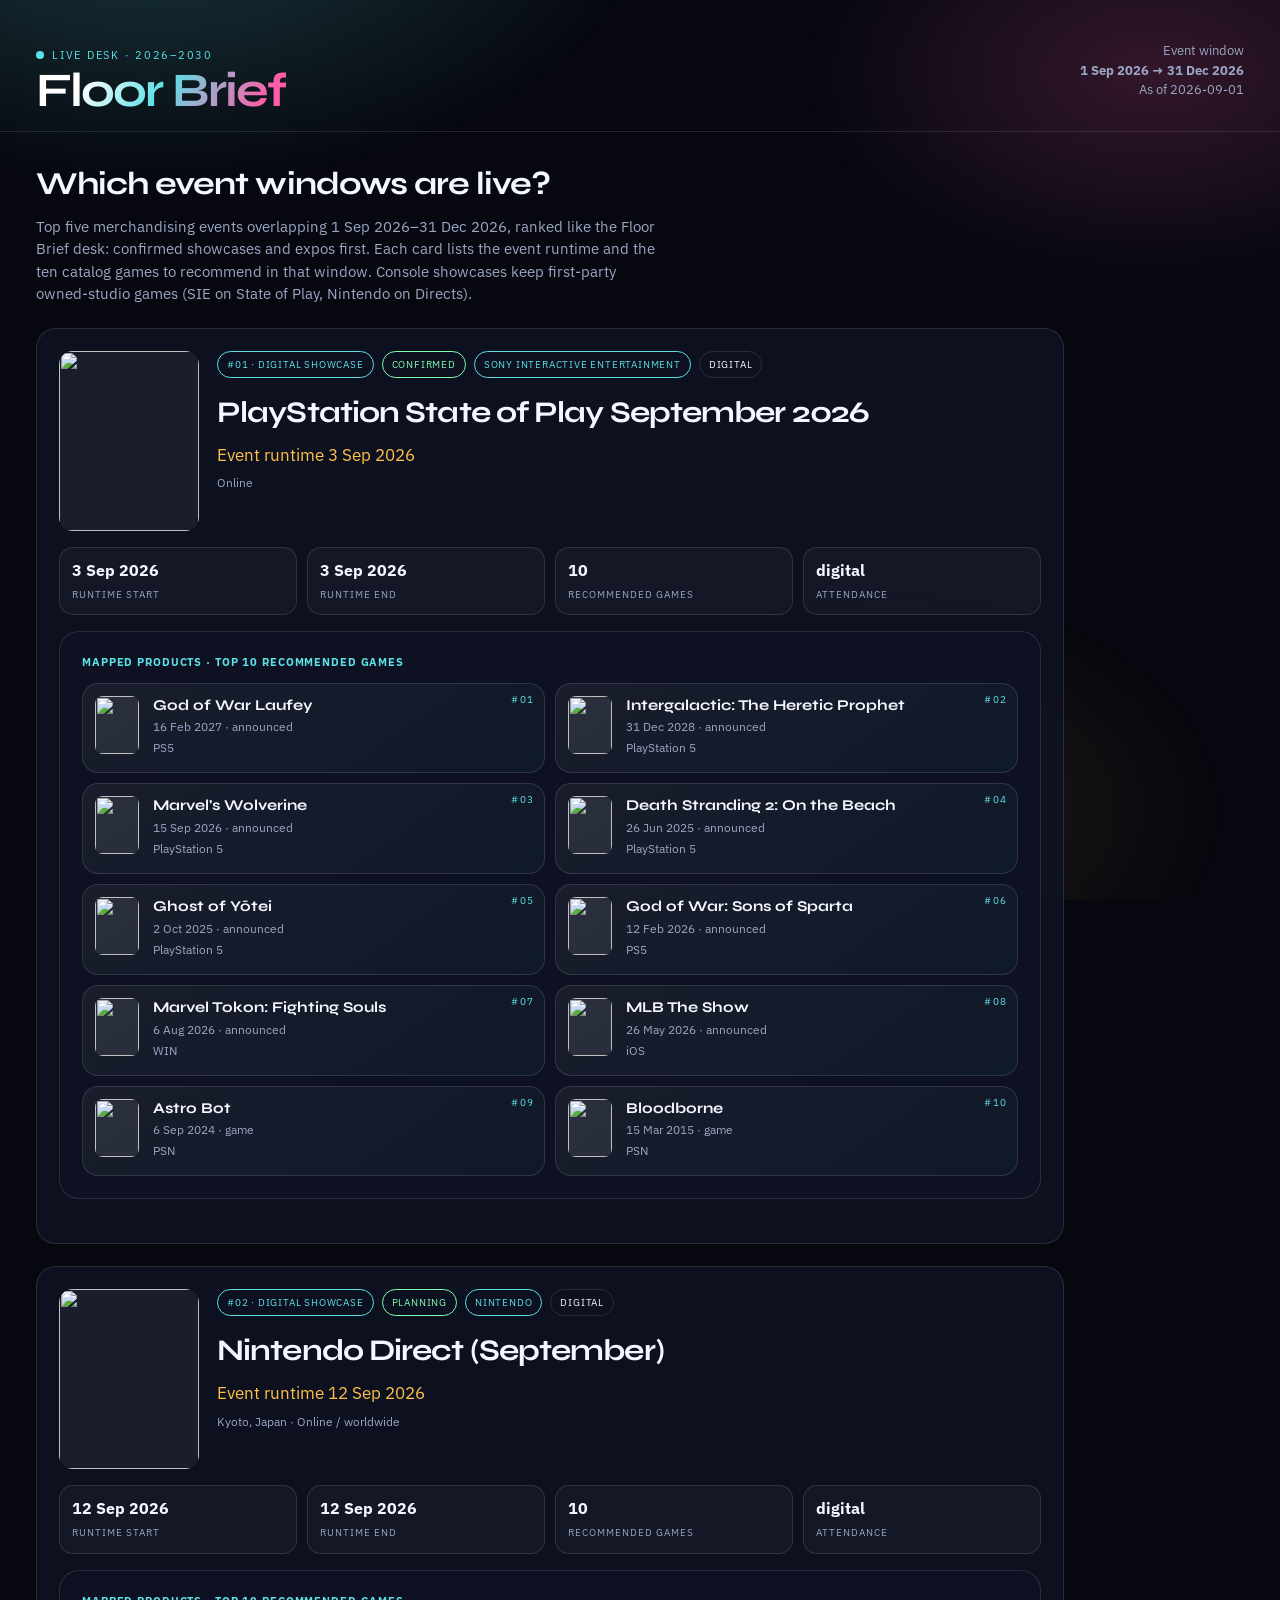
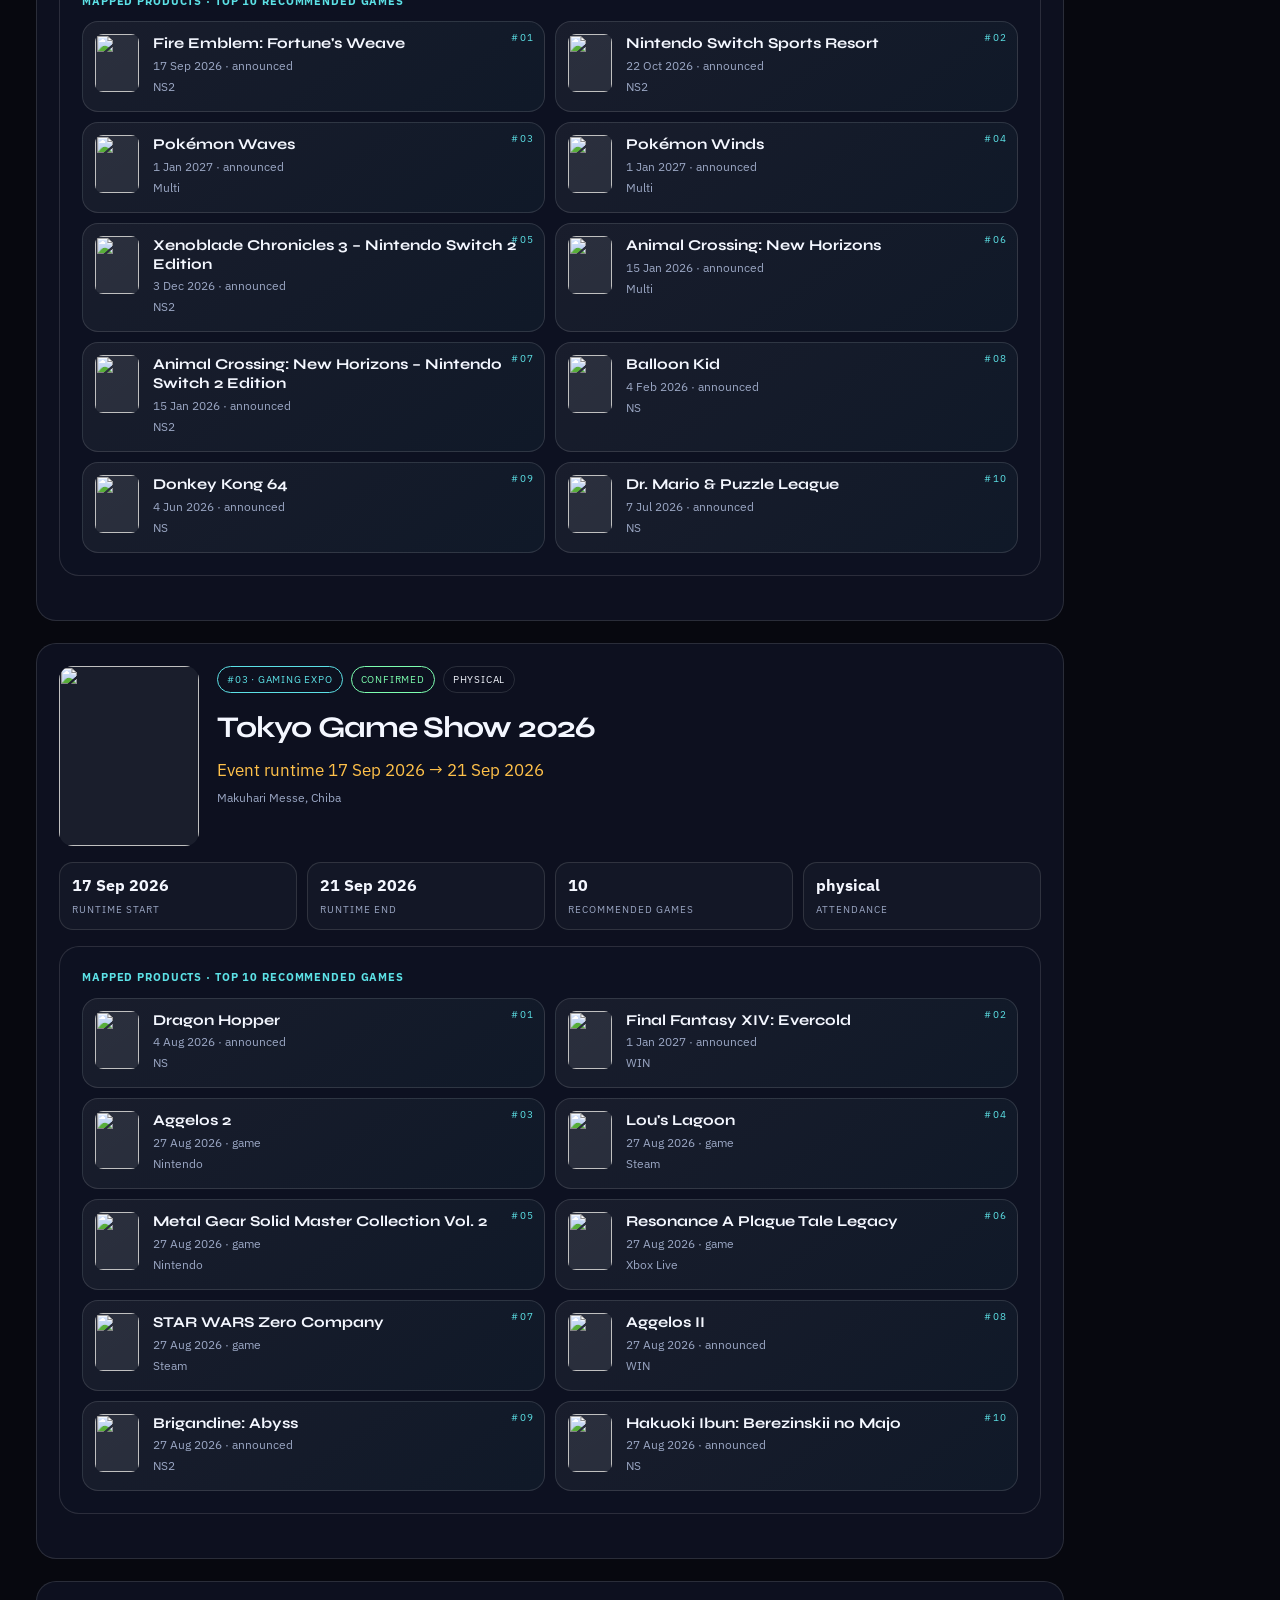
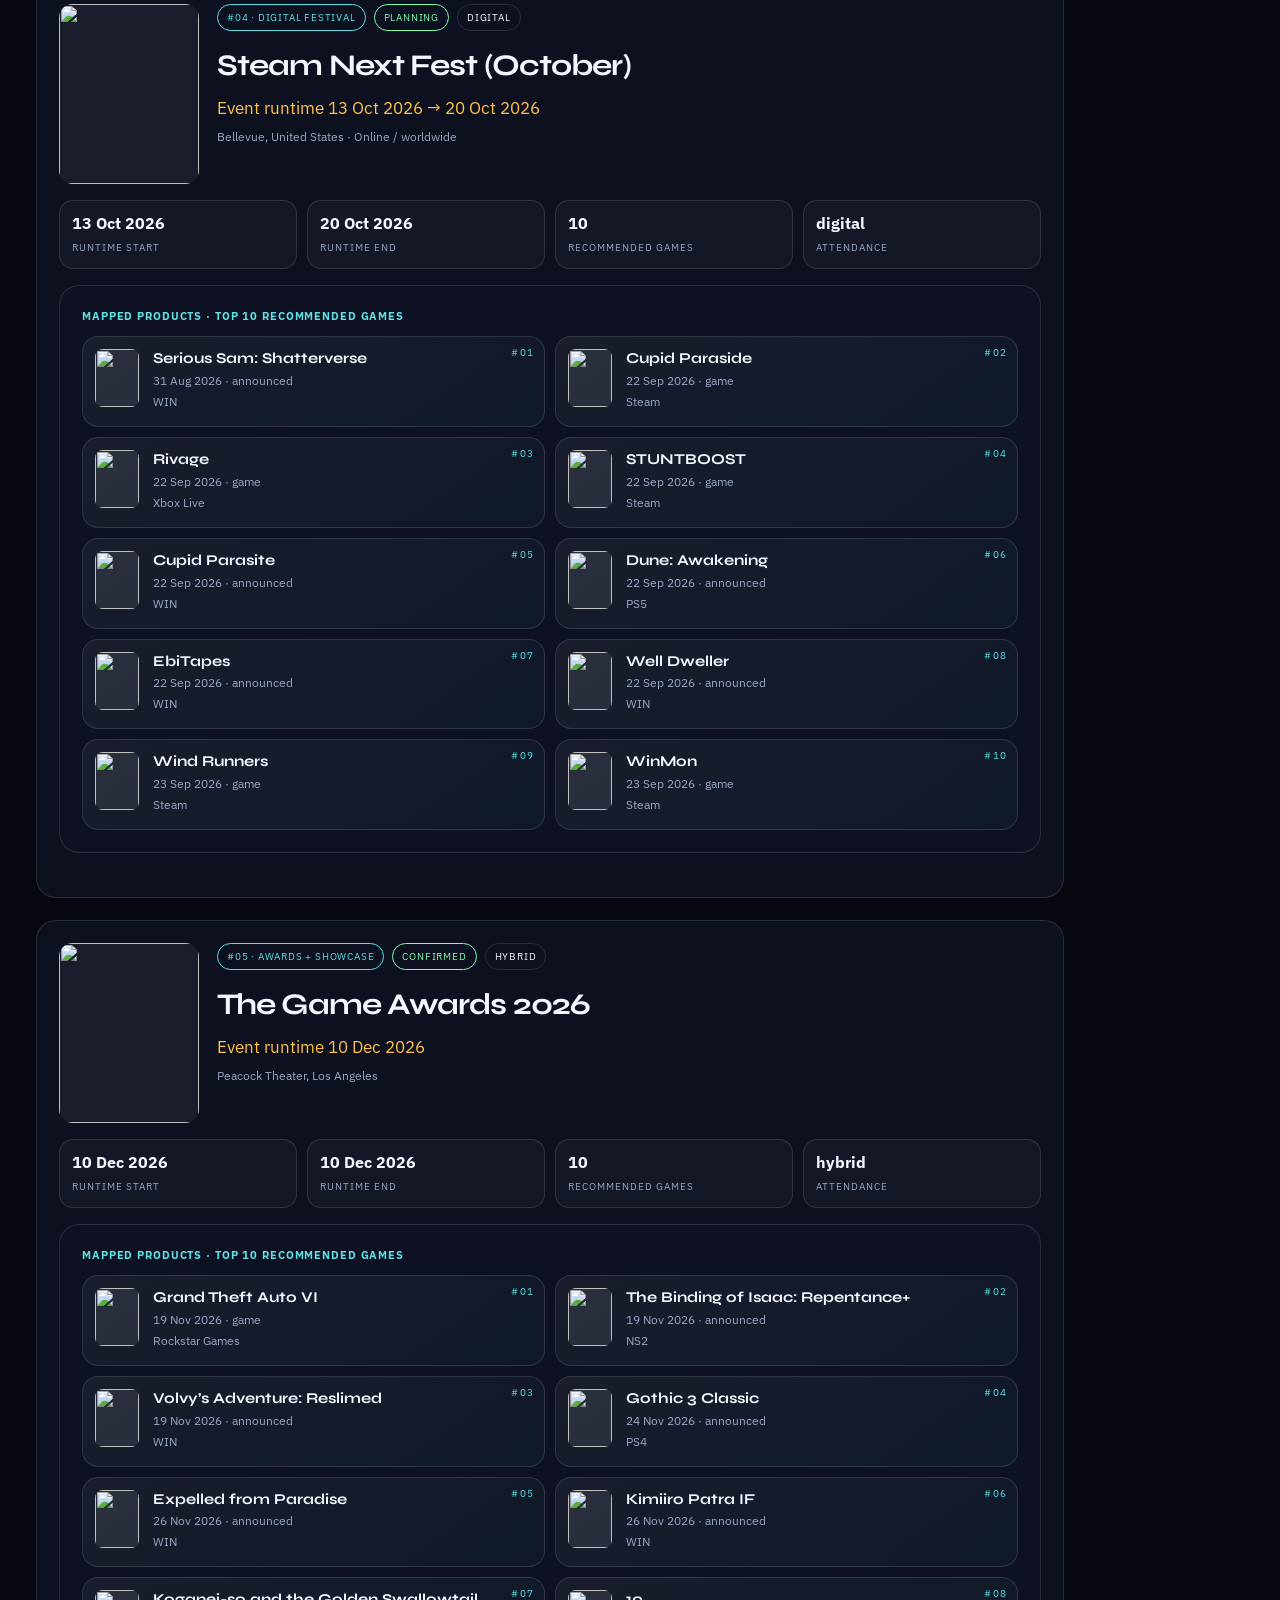
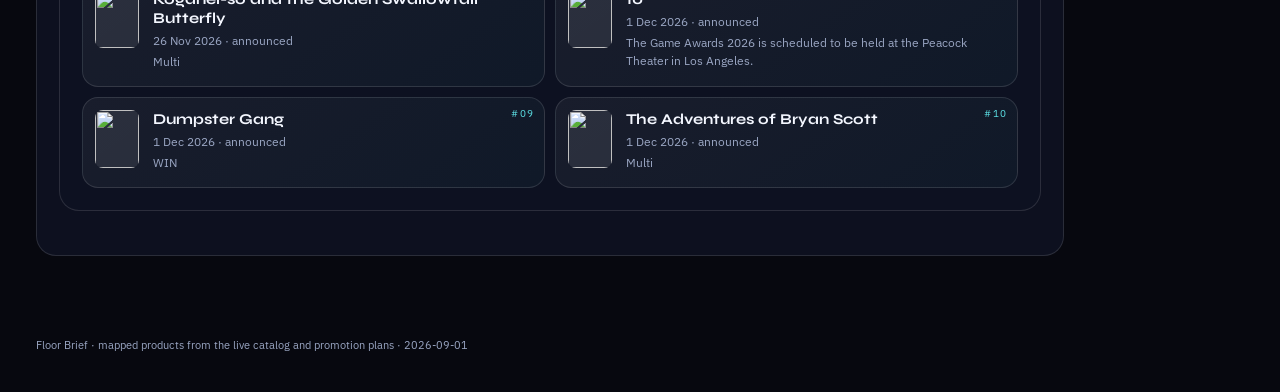
==== docs/FloorBrief_Sep-Dec_2026_Top_Events.html @ f80eae8f "Add a Sep–Dec 2026 Floor Brief event desk as PDF and DOCX. Export the top five merchandising windows" ====
<!DOCTYPE html>
<html lang="en">
<head>
  <meta charset="utf-8"/>
  <title>Floor Brief · Sep–Dec 2026</title>
  <link rel="preconnect" href="https://fonts.googleapis.com"/>
  <link href="https://fonts.googleapis.com/css2?family=IBM+Plex+Sans:wght@400;500;600&family=Syne:wght@700;800&display=swap" rel="stylesheet"/>
  <style>
    :root { --bg:#07080F; --ink:#F4F7FF; --muted:#9AA6C3; --cyan:#5CE1E6; --magenta:#FF5CA8; --amber:#FFC14A; --card:#0E1222; --line:#2A3148; }
    * { box-sizing:border-box; }
    html, body { margin:0; background:var(--bg); color:var(--ink); font:15px/1.5 "IBM Plex Sans", "Segoe UI", sans-serif; }
    body { -webkit-print-color-adjust:exact; print-color-adjust:exact; }
    .aurora { position:fixed; inset:0; pointer-events:none; background:
      radial-gradient(900px 500px at 12% -10%, rgba(92,225,230,.22), transparent 55%),
      radial-gradient(700px 420px at 90% 8%, rgba(255,92,168,.18), transparent 50%),
      radial-gradient(600px 400px at 70% 90%, rgba(255,193,74,.1), transparent 55%); }
    .mast, main { position:relative; z-index:1; }
    .mast { display:flex; justify-content:space-between; align-items:flex-end; padding:28px 36px 18px; border-bottom:1px solid rgba(255,255,255,.12); }
    .kicker { margin:0; letter-spacing:.16em; text-transform:uppercase; font-size:11px; color:var(--cyan); display:flex; align-items:center; gap:8px; }
    .pulse-dot { width:8px; height:8px; border-radius:50%; background:var(--cyan); }
    .mast h1 { margin:6px 0 0; font-family:Syne, Palatino, sans-serif; font-size:48px; letter-spacing:-.04em; line-height:.9;
      background:linear-gradient(120deg,#fff 20%,var(--cyan) 50%,var(--magenta) 90%); -webkit-background-clip:text; background-clip:text; color:transparent; }
    .range { color:var(--muted); font-size:13px; text-align:right; }
    main { padding:28px 36px 48px; width:min(1100px,100%); }
    .intro h2 { font-family:Syne, sans-serif; font-size:32px; margin:0 0 8px; letter-spacing:-.03em; }
    .intro p { margin:0 0 22px; color:var(--muted); max-width:70ch; }
    .lede, .card { background:rgba(14,18,34,.86); border:1px solid rgba(255,255,255,.12); border-radius:20px; padding:22px; margin:0 0 22px; }
    .lede-hero { display:grid; grid-template-columns:140px 1fr; gap:18px; align-items:start; }
    .lede-cover { width:140px; height:180px; object-fit:cover; border-radius:14px; background:rgba(255,255,255,.06); }
    .event-title { margin:0 0 8px; font-family:Syne, sans-serif; font-size:30px; letter-spacing:-.03em; }
    .action { font-size:17px; color:var(--amber); margin:0 0 6px; }
    .badge-row { display:flex; flex-wrap:wrap; gap:8px; margin:0 0 12px; }
    .badge { font-size:10px; letter-spacing:.08em; text-transform:uppercase; padding:5px 9px; border-radius:999px; border:1px solid rgba(255,255,255,.12); }
    .badge.on { border-color:var(--cyan); color:var(--cyan); }
    .badge.live { border-color:#7dffb0; color:#7dffb0; }
    .kpis { display:grid; grid-template-columns:repeat(4,1fr); gap:10px; margin:16px 0; }
    .kpi { border:1px solid rgba(255,255,255,.12); border-radius:14px; padding:10px 12px; background:rgba(255,255,255,.03); }
    .kpi b { display:block; font-size:16px; }
    .kpi span { color:var(--muted); font-size:10px; letter-spacing:.1em; text-transform:uppercase; }
    h4 { margin:0 0 12px; letter-spacing:.08em; text-transform:uppercase; font-size:11px; color:var(--cyan); }
    .media-grid { display:grid; grid-template-columns:repeat(2,minmax(0,1fr)); gap:10px; }
    .media-tile { position:relative; padding:12px 12px 12px 70px; min-height:78px; border:1px solid rgba(255,255,255,.12); border-radius:16px; background:linear-gradient(145deg,rgba(255,255,255,.05),rgba(92,225,230,.04)); }
    .media-tile img, .thumb-empty { position:absolute; left:12px; top:12px; width:44px; height:58px; object-fit:cover; border-radius:8px; background:rgba(255,255,255,.08); }
    .media-tile h5 { margin:0 0 4px; font:700 15px/1.25 Syne, sans-serif; }
    .meta { margin:3px 0; color:var(--muted); font-size:12px; }
    .rank { position:absolute; right:10px; top:8px; color:var(--cyan); font-size:10px; letter-spacing:.12em; }
    .colophon { color:var(--muted); font-size:11px; padding:0 36px 28px; }
    @page { size:A4; margin:12mm; }
    @media print {
      .lede { break-inside:avoid; page-break-inside:avoid; }
    }
  </style>
</head>
<body>
  <div class="aurora"></div>
  <header class="mast">
    <div>
      <p class="kicker"><span class="pulse-dot"></span> Live desk · 2026–2030</p>
      <h1>Floor Brief</h1>
    </div>
    <p class="range">Event window<br><b style="color:F4F7FF">1 Sep 2026 → 31 Dec 2026</b><br>As of 2026-09-01</p>
  </header>
  <main>
    <div class="intro">
      <h2>Which event windows are live?</h2>
      <p>Top five merchandising events overlapping 1 Sep 2026–31 Dec 2026, ranked like the Floor Brief desk: confirmed showcases and expos first. Each card lists the event runtime and the ten catalog games to recommend in that window. Console showcases keep first-party owned-studio games (SIE on State of Play, Nintendo on Directs).</p>
    </div>
    
        <article class="lede">
          <div class="lede-hero">
            <img class="lede-cover" src="/media/artwork/placeholders/event-playstation-state-of-play-september-2026.svg" alt="">
            <div>
              <div class="badge-row">
                <span class="badge on">#01 · Digital Showcase</span>
                <span class="badge live">confirmed</span>
                <span class="badge on">Sony Interactive Entertainment</span>
                <span class="badge">digital</span>
              </div>
              <h3 class="event-title">PlayStation State of Play September 2026</h3>
              <p class="action">Event runtime 3 Sep 2026</p>
              <p class="meta">Online</p>
            </div>
          </div>
          <div class="kpis">
            <div class="kpi"><b>3 Sep 2026</b><span>Runtime start</span></div>
            <div class="kpi"><b>3 Sep 2026</b><span>Runtime end</span></div>
            <div class="kpi"><b>10</b><span>Recommended games</span></div>
            <div class="kpi"><b>digital</b><span>Attendance</span></div>
          </div>
          <section class="card">
            <h4>Mapped products · top 10 recommended games</h4>
            <div class="media-grid">
            <article class="media-tile">
              <span class="rank">#01</span>
              <img src="/media/artwork/placeholders/product-god-of-war-laufey.svg" alt="">
              <h5>God of War Laufey</h5>
              <p class="meta">16 Feb 2027 · announced</p>
              <p class="meta">PS5</p>
            </article>
            <article class="media-tile">
              <span class="rank">#02</span>
              <img src="https://upload.wikimedia.org/wikipedia/en/5/53/Intergalactic_The_Heretic_Prophet_poster.png?utm_source=en.wikipedia.org&amp;utm_campaign=api&amp;utm_content=thumbnail_unscaled" alt="">
              <h5>Intergalactic: The Heretic Prophet</h5>
              <p class="meta">31 Dec 2028 · announced</p>
              <p class="meta">PlayStation 5</p>
            </article>
            <article class="media-tile">
              <span class="rank">#03</span>
              <img src="https://upload.wikimedia.org/wikipedia/en/3/3d/Marvel%27s_Wolverine_cover_art.jpg?utm_source=en.wikipedia.org&amp;utm_campaign=api&amp;utm_content=thumbnail_unscaled" alt="">
              <h5>Marvel&#x27;s Wolverine</h5>
              <p class="meta">15 Sep 2026 · announced</p>
              <p class="meta">PlayStation 5</p>
            </article>
            <article class="media-tile">
              <span class="rank">#04</span>
              <img src="https://upload.wikimedia.org/wikipedia/en/e/e0/Death_Stranding_2_Icon.jpg?utm_source=en.wikipedia.org&amp;utm_campaign=api&amp;utm_content=thumbnail_unscaled" alt="">
              <h5>Death Stranding 2: On the Beach</h5>
              <p class="meta">26 Jun 2025 · announced</p>
              <p class="meta">PlayStation 5</p>
            </article>
            <article class="media-tile">
              <span class="rank">#05</span>
              <img src="https://upload.wikimedia.org/wikipedia/en/1/18/Ghost_of_Y%C5%8Dtei_cover_art.png?utm_source=en.wikipedia.org&amp;utm_campaign=api&amp;utm_content=thumbnail_unscaled" alt="">
              <h5>Ghost of Yōtei</h5>
              <p class="meta">2 Oct 2025 · announced</p>
              <p class="meta">PlayStation 5</p>
            </article>
            <article class="media-tile">
              <span class="rank">#06</span>
              <img src="https://upload.wikimedia.org/wikipedia/en/thumb/f/fd/God_of_War_Sons_of_Sparta.webp/330px-God_of_War_Sons_of_Sparta.webp.png?utm_source=en.wikipedia.org&amp;utm_campaign=api&amp;utm_content=thumbnail" alt="">
              <h5>God of War: Sons of Sparta</h5>
              <p class="meta">12 Feb 2026 · announced</p>
              <p class="meta">PS5</p>
            </article>
            <article class="media-tile">
              <span class="rank">#07</span>
              <img src="https://upload.wikimedia.org/wikipedia/en/8/8e/MarvelTokonFinal.jpg?utm_source=en.wikipedia.org&amp;utm_campaign=api&amp;utm_content=thumbnail_unscaled" alt="">
              <h5>Marvel Tokon: Fighting Souls</h5>
              <p class="meta">6 Aug 2026 · announced</p>
              <p class="meta">WIN</p>
            </article>
            <article class="media-tile">
              <span class="rank">#08</span>
              <img src="/media/artwork/placeholders/product-mlb-the-show.svg" alt="">
              <h5>MLB The Show</h5>
              <p class="meta">26 May 2026 · announced</p>
              <p class="meta">iOS</p>
            </article>
            <article class="media-tile">
              <span class="rank">#09</span>
              <img src="/media/artwork/placeholders/product-astro-bot.svg" alt="">
              <h5>Astro Bot</h5>
              <p class="meta">6 Sep 2024 · game</p>
              <p class="meta">PSN</p>
            </article>
            <article class="media-tile">
              <span class="rank">#10</span>
              <img src="/media/artwork/placeholders/product-bloodborne.svg" alt="">
              <h5>Bloodborne</h5>
              <p class="meta">15 Mar 2015 · game</p>
              <p class="meta">PSN</p>
            </article></div>
          </section>
        </article>
        <article class="lede">
          <div class="lede-hero">
            <img class="lede-cover" src="/media/artwork/placeholders/event-nintendo-direct-september.svg" alt="">
            <div>
              <div class="badge-row">
                <span class="badge on">#02 · Digital Showcase</span>
                <span class="badge live">planning</span>
                <span class="badge on">Nintendo</span>
                <span class="badge">digital</span>
              </div>
              <h3 class="event-title">Nintendo Direct (September)</h3>
              <p class="action">Event runtime 12 Sep 2026</p>
              <p class="meta">Kyoto, Japan · Online / worldwide</p>
            </div>
          </div>
          <div class="kpis">
            <div class="kpi"><b>12 Sep 2026</b><span>Runtime start</span></div>
            <div class="kpi"><b>12 Sep 2026</b><span>Runtime end</span></div>
            <div class="kpi"><b>10</b><span>Recommended games</span></div>
            <div class="kpi"><b>digital</b><span>Attendance</span></div>
          </div>
          <section class="card">
            <h4>Mapped products · top 10 recommended games</h4>
            <div class="media-grid">
            <article class="media-tile">
              <span class="rank">#01</span>
              <img src="https://upload.wikimedia.org/wikipedia/en/thumb/a/af/Fire_Emblem_Fortune%27s_Weave_cover.jpg/330px-Fire_Emblem_Fortune%27s_Weave_cover.jpg?utm_source=en.wikipedia.org&amp;utm_campaign=api&amp;utm_content=thumbnail" alt="">
              <h5>Fire Emblem: Fortune&#x27;s Weave</h5>
              <p class="meta">17 Sep 2026 · announced</p>
              <p class="meta">NS2</p>
            </article>
            <article class="media-tile">
              <span class="rank">#02</span>
              <img src="/media/artwork/placeholders/product-nintendo-switch-sports-resort.svg" alt="">
              <h5>Nintendo Switch Sports Resort</h5>
              <p class="meta">22 Oct 2026 · announced</p>
              <p class="meta">NS2</p>
            </article>
            <article class="media-tile">
              <span class="rank">#03</span>
              <img src="/media/artwork/placeholders/product-pokémon-waves.svg" alt="">
              <h5>Pokémon Waves</h5>
              <p class="meta">1 Jan 2027 · announced</p>
              <p class="meta">Multi</p>
            </article>
            <article class="media-tile">
              <span class="rank">#04</span>
              <img src="/media/artwork/placeholders/product-pokémon-winds.svg" alt="">
              <h5>Pokémon Winds</h5>
              <p class="meta">1 Jan 2027 · announced</p>
              <p class="meta">Multi</p>
            </article>
            <article class="media-tile">
              <span class="rank">#05</span>
              <img src="/media/artwork/placeholders/product-xenoblade-chronicles-3-nintendo-switch-2-edition.svg" alt="">
              <h5>Xenoblade Chronicles 3 – Nintendo Switch 2 Edition</h5>
              <p class="meta">3 Dec 2026 · announced</p>
              <p class="meta">NS2</p>
            </article>
            <article class="media-tile">
              <span class="rank">#06</span>
              <img src="https://upload.wikimedia.org/wikipedia/en/1/1f/Animal_Crossing_New_Horizons.jpg?utm_source=en.wikipedia.org&amp;utm_campaign=api&amp;utm_content=thumbnail_unscaled" alt="">
              <h5>Animal Crossing: New Horizons</h5>
              <p class="meta">15 Jan 2026 · announced</p>
              <p class="meta">Multi</p>
            </article>
            <article class="media-tile">
              <span class="rank">#07</span>
              <img src="https://upload.wikimedia.org/wikipedia/en/1/1f/Animal_Crossing_New_Horizons.jpg?utm_source=en.wikipedia.org&amp;utm_campaign=api&amp;utm_content=thumbnail_unscaled" alt="">
              <h5>Animal Crossing: New Horizons – Nintendo Switch 2 Edition</h5>
              <p class="meta">15 Jan 2026 · announced</p>
              <p class="meta">NS2</p>
            </article>
            <article class="media-tile">
              <span class="rank">#08</span>
              <img src="https://upload.wikimedia.org/wikipedia/en/0/08/Balloon-kid.jpg?utm_source=en.wikipedia.org&amp;utm_campaign=api&amp;utm_content=thumbnail_unscaled" alt="">
              <h5>Balloon Kid</h5>
              <p class="meta">4 Feb 2026 · announced</p>
              <p class="meta">NS</p>
            </article>
            <article class="media-tile">
              <span class="rank">#09</span>
              <img src="https://upload.wikimedia.org/wikipedia/en/thumb/a/ae/DonkeyKong64CoverArt.jpg/330px-DonkeyKong64CoverArt.jpg?utm_source=en.wikipedia.org&amp;utm_campaign=api&amp;utm_content=thumbnail" alt="">
              <h5>Donkey Kong 64</h5>
              <p class="meta">4 Jun 2026 · announced</p>
              <p class="meta">NS</p>
            </article>
            <article class="media-tile">
              <span class="rank">#10</span>
              <img src="/media/artwork/placeholders/product-dr-mario-puzzle-league.svg" alt="">
              <h5>Dr. Mario &amp; Puzzle League</h5>
              <p class="meta">7 Jul 2026 · announced</p>
              <p class="meta">NS</p>
            </article></div>
          </section>
        </article>
        <article class="lede">
          <div class="lede-hero">
            <img class="lede-cover" src="https://upload.wikimedia.org/wikipedia/commons/thumb/a/a8/Tgs2008_gates.jpg/330px-Tgs2008_gates.jpg?utm_source=en.wikipedia.org&amp;utm_campaign=api&amp;utm_content=thumbnail" alt="">
            <div>
              <div class="badge-row">
                <span class="badge on">#03 · Gaming Expo</span>
                <span class="badge live">confirmed</span>
                
                <span class="badge">physical</span>
              </div>
              <h3 class="event-title">Tokyo Game Show 2026</h3>
              <p class="action">Event runtime 17 Sep 2026 → 21 Sep 2026</p>
              <p class="meta">Makuhari Messe, Chiba</p>
            </div>
          </div>
          <div class="kpis">
            <div class="kpi"><b>17 Sep 2026</b><span>Runtime start</span></div>
            <div class="kpi"><b>21 Sep 2026</b><span>Runtime end</span></div>
            <div class="kpi"><b>10</b><span>Recommended games</span></div>
            <div class="kpi"><b>physical</b><span>Attendance</span></div>
          </div>
          <section class="card">
            <h4>Mapped products · top 10 recommended games</h4>
            <div class="media-grid">
            <article class="media-tile">
              <span class="rank">#01</span>
              <img src="https://upload.wikimedia.org/wikipedia/en/2/2c/Virtual_Boy_Dragon_Hopper_cover_art.jpg?utm_source=en.wikipedia.org&amp;utm_campaign=api&amp;utm_content=thumbnail_unscaled" alt="">
              <h5>Dragon Hopper</h5>
              <p class="meta">4 Aug 2026 · announced</p>
              <p class="meta">NS</p>
            </article>
            <article class="media-tile">
              <span class="rank">#02</span>
              <img src="https://upload.wikimedia.org/wikipedia/en/a/a1/Final_Fantasy_XIV%2C_A_Realm_Reborn_box_cover.jpg?utm_source=en.wikipedia.org&amp;utm_campaign=api&amp;utm_content=thumbnail_unscaled" alt="">
              <h5>Final Fantasy XIV: Evercold</h5>
              <p class="meta">1 Jan 2027 · announced</p>
              <p class="meta">WIN</p>
            </article>
            <article class="media-tile">
              <span class="rank">#03</span>
              <img src="/media/artwork/placeholders/product-aggelos-2.svg" alt="">
              <h5>Aggelos 2</h5>
              <p class="meta">27 Aug 2026 · game</p>
              <p class="meta">Nintendo</p>
            </article>
            <article class="media-tile">
              <span class="rank">#04</span>
              <img src="/media/artwork/placeholders/product-lous-lagoon.svg" alt="">
              <h5>Lou&#x27;s Lagoon</h5>
              <p class="meta">27 Aug 2026 · game</p>
              <p class="meta">Steam</p>
            </article>
            <article class="media-tile">
              <span class="rank">#05</span>
              <img src="https://upload.wikimedia.org/wikipedia/en/1/14/Metal_Gear_2_Boxart.JPG?utm_source=en.wikipedia.org&amp;utm_campaign=api&amp;utm_content=thumbnail_unscaled" alt="">
              <h5>Metal Gear Solid Master Collection Vol. 2</h5>
              <p class="meta">27 Aug 2026 · game</p>
              <p class="meta">Nintendo</p>
            </article>
            <article class="media-tile">
              <span class="rank">#06</span>
              <img src="https://upload.wikimedia.org/wikipedia/en/9/95/Resonance_cover_art.jpg?utm_source=en.wikipedia.org&amp;utm_campaign=api&amp;utm_content=thumbnail_unscaled" alt="">
              <h5>Resonance A Plague Tale Legacy</h5>
              <p class="meta">27 Aug 2026 · game</p>
              <p class="meta">Xbox Live</p>
            </article>
            <article class="media-tile">
              <span class="rank">#07</span>
              <img src="https://upload.wikimedia.org/wikipedia/en/9/95/Star_Wars_Zero_Company_cover_art.jpg?utm_source=en.wikipedia.org&amp;utm_campaign=api&amp;utm_content=thumbnail_unscaled" alt="">
              <h5>STAR WARS Zero Company</h5>
              <p class="meta">27 Aug 2026 · game</p>
              <p class="meta">Steam</p>
            </article>
            <article class="media-tile">
              <span class="rank">#08</span>
              <img src="/media/artwork/placeholders/product-aggelos-ii.svg" alt="">
              <h5>Aggelos II</h5>
              <p class="meta">27 Aug 2026 · announced</p>
              <p class="meta">WIN</p>
            </article>
            <article class="media-tile">
              <span class="rank">#09</span>
              <img src="https://upload.wikimedia.org/wikipedia/en/a/a4/Brigandine_The_Legend_of_Runersia_coverart.png?utm_source=en.wikipedia.org&amp;utm_campaign=api&amp;utm_content=thumbnail_unscaled" alt="">
              <h5>Brigandine: Abyss</h5>
              <p class="meta">27 Aug 2026 · announced</p>
              <p class="meta">NS2</p>
            </article>
            <article class="media-tile">
              <span class="rank">#10</span>
              <img src="https://upload.wikimedia.org/wikipedia/en/6/61/Hakuoki_video_game_key_visual.jpg?utm_source=en.wikipedia.org&amp;utm_campaign=api&amp;utm_content=thumbnail_unscaled" alt="">
              <h5>Hakuoki Ibun: Berezinskii no Majo</h5>
              <p class="meta">27 Aug 2026 · announced</p>
              <p class="meta">NS</p>
            </article></div>
          </section>
        </article>
        <article class="lede">
          <div class="lede-hero">
            <img class="lede-cover" src="https://upload.wikimedia.org/wikipedia/en/thumb/9/9c/Steam_%28service%29.png/330px-Steam_%28service%29.png?utm_source=en.wikipedia.org&amp;utm_campaign=api&amp;utm_content=thumbnail" alt="">
            <div>
              <div class="badge-row">
                <span class="badge on">#04 · Digital Festival</span>
                <span class="badge live">planning</span>
                
                <span class="badge">digital</span>
              </div>
              <h3 class="event-title">Steam Next Fest (October)</h3>
              <p class="action">Event runtime 13 Oct 2026 → 20 Oct 2026</p>
              <p class="meta">Bellevue, United States · Online / worldwide</p>
            </div>
          </div>
          <div class="kpis">
            <div class="kpi"><b>13 Oct 2026</b><span>Runtime start</span></div>
            <div class="kpi"><b>20 Oct 2026</b><span>Runtime end</span></div>
            <div class="kpi"><b>10</b><span>Recommended games</span></div>
            <div class="kpi"><b>digital</b><span>Attendance</span></div>
          </div>
          <section class="card">
            <h4>Mapped products · top 10 recommended games</h4>
            <div class="media-grid">
            <article class="media-tile">
              <span class="rank">#01</span>
              <img src="https://upload.wikimedia.org/wikipedia/en/8/82/Serious_Sam_-_Shatterverse.jpg?utm_source=en.wikipedia.org&amp;utm_campaign=api&amp;utm_content=thumbnail_unscaled" alt="">
              <h5>Serious Sam: Shatterverse</h5>
              <p class="meta">31 Aug 2026 · announced</p>
              <p class="meta">WIN</p>
            </article>
            <article class="media-tile">
              <span class="rank">#02</span>
              <img src="/media/artwork/placeholders/product-cupid-paraside.svg" alt="">
              <h5>Cupid Paraside</h5>
              <p class="meta">22 Sep 2026 · game</p>
              <p class="meta">Steam</p>
            </article>
            <article class="media-tile">
              <span class="rank">#03</span>
              <img src="https://upload.wikimedia.org/wikipedia/en/6/6e/Tigger%27s_Honey_Hunt_Coverart.png?utm_source=en.wikipedia.org&amp;utm_campaign=api&amp;utm_content=thumbnail_unscaled" alt="">
              <h5>Rivage</h5>
              <p class="meta">22 Sep 2026 · game</p>
              <p class="meta">Xbox Live</p>
            </article>
            <article class="media-tile">
              <span class="rank">#04</span>
              <img src="/media/artwork/placeholders/product-stuntboost.svg" alt="">
              <h5>STUNTBOOST</h5>
              <p class="meta">22 Sep 2026 · game</p>
              <p class="meta">Steam</p>
            </article>
            <article class="media-tile">
              <span class="rank">#05</span>
              <img src="https://upload.wikimedia.org/wikipedia/en/6/64/Cupid_Parasite_cover.png?utm_source=en.wikipedia.org&amp;utm_campaign=api&amp;utm_content=thumbnail_unscaled" alt="">
              <h5>Cupid Parasite</h5>
              <p class="meta">22 Sep 2026 · announced</p>
              <p class="meta">WIN</p>
            </article>
            <article class="media-tile">
              <span class="rank">#06</span>
              <img src="https://upload.wikimedia.org/wikipedia/en/e/ef/Dune_Awakening_cover_art.jpg?utm_source=en.wikipedia.org&amp;utm_campaign=api&amp;utm_content=thumbnail_unscaled" alt="">
              <h5>Dune: Awakening</h5>
              <p class="meta">22 Sep 2026 · announced</p>
              <p class="meta">PS5</p>
            </article>
            <article class="media-tile">
              <span class="rank">#07</span>
              <img src="/media/artwork/placeholders/product-ebitapes.svg" alt="">
              <h5>EbiTapes</h5>
              <p class="meta">22 Sep 2026 · announced</p>
              <p class="meta">WIN</p>
            </article>
            <article class="media-tile">
              <span class="rank">#08</span>
              <img src="https://upload.wikimedia.org/wikipedia/en/thumb/a/af/Fallout.jpg/330px-Fallout.jpg?utm_source=en.wikipedia.org&amp;utm_campaign=api&amp;utm_content=thumbnail" alt="">
              <h5>Well Dweller</h5>
              <p class="meta">22 Sep 2026 · announced</p>
              <p class="meta">WIN</p>
            </article>
            <article class="media-tile">
              <span class="rank">#09</span>
              <img src="https://upload.wikimedia.org/wikipedia/en/5/59/BladeRunner_PC_Game_%28Front_Cover%29.jpg?utm_source=en.wikipedia.org&amp;utm_campaign=api&amp;utm_content=thumbnail_unscaled" alt="">
              <h5>Wind Runners</h5>
              <p class="meta">23 Sep 2026 · game</p>
              <p class="meta">Steam</p>
            </article>
            <article class="media-tile">
              <span class="rank">#10</span>
              <img src="/media/artwork/placeholders/product-winmon.svg" alt="">
              <h5>WinMon</h5>
              <p class="meta">23 Sep 2026 · game</p>
              <p class="meta">Steam</p>
            </article></div>
          </section>
        </article>
        <article class="lede">
          <div class="lede-hero">
            <img class="lede-cover" src="https://upload.wikimedia.org/wikipedia/commons/thumb/e/e8/The_Game_Awards_Logo_2024.svg/330px-The_Game_Awards_Logo_2024.svg.png?utm_source=en.wikipedia.org&amp;utm_campaign=api&amp;utm_content=thumbnail" alt="">
            <div>
              <div class="badge-row">
                <span class="badge on">#05 · Awards + Showcase</span>
                <span class="badge live">confirmed</span>
                
                <span class="badge">hybrid</span>
              </div>
              <h3 class="event-title">The Game Awards 2026</h3>
              <p class="action">Event runtime 10 Dec 2026</p>
              <p class="meta">Peacock Theater, Los Angeles</p>
            </div>
          </div>
          <div class="kpis">
            <div class="kpi"><b>10 Dec 2026</b><span>Runtime start</span></div>
            <div class="kpi"><b>10 Dec 2026</b><span>Runtime end</span></div>
            <div class="kpi"><b>10</b><span>Recommended games</span></div>
            <div class="kpi"><b>hybrid</b><span>Attendance</span></div>
          </div>
          <section class="card">
            <h4>Mapped products · top 10 recommended games</h4>
            <div class="media-grid">
            <article class="media-tile">
              <span class="rank">#01</span>
              <img src="https://upload.wikimedia.org/wikipedia/en/4/46/Grand_Theft_Auto_VI.png?utm_source=en.wikipedia.org&amp;utm_campaign=api&amp;utm_content=thumbnail_unscaled" alt="">
              <h5>Grand Theft Auto VI</h5>
              <p class="meta">19 Nov 2026 · game</p>
              <p class="meta">Rockstar Games</p>
            </article>
            <article class="media-tile">
              <span class="rank">#02</span>
              <img src="/media/artwork/placeholders/product-the-binding-of-isaac-repentance.svg" alt="">
              <h5>The Binding of Isaac: Repentance+</h5>
              <p class="meta">19 Nov 2026 · announced</p>
              <p class="meta">NS2</p>
            </article>
            <article class="media-tile">
              <span class="rank">#03</span>
              <img src="/media/artwork/placeholders/product-volvys-adventure-reslimed.svg" alt="">
              <h5>Volvy’s Adventure: Reslimed</h5>
              <p class="meta">19 Nov 2026 · announced</p>
              <p class="meta">WIN</p>
            </article>
            <article class="media-tile">
              <span class="rank">#04</span>
              <img src="/media/artwork/placeholders/product-gothic-3-classic.svg" alt="">
              <h5>Gothic 3 Classic</h5>
              <p class="meta">24 Nov 2026 · announced</p>
              <p class="meta">PS4</p>
            </article>
            <article class="media-tile">
              <span class="rank">#05</span>
              <img src="/media/artwork/placeholders/product-expelled-from-paradise.svg" alt="">
              <h5>Expelled from Paradise</h5>
              <p class="meta">26 Nov 2026 · announced</p>
              <p class="meta">WIN</p>
            </article>
            <article class="media-tile">
              <span class="rank">#06</span>
              <img src="/media/artwork/placeholders/product-kimiiro-patra-if.svg" alt="">
              <h5>Kimiiro Patra IF</h5>
              <p class="meta">26 Nov 2026 · announced</p>
              <p class="meta">WIN</p>
            </article>
            <article class="media-tile">
              <span class="rank">#07</span>
              <img src="/media/artwork/placeholders/product-koganei-so-and-the-golden-swallowtail-butterfly.svg" alt="">
              <h5>Koganei-so and the Golden Swallowtail Butterfly</h5>
              <p class="meta">26 Nov 2026 · announced</p>
              <p class="meta">Multi</p>
            </article>
            <article class="media-tile">
              <span class="rank">#08</span>
              <img src="/media/artwork/placeholders/product-10.svg" alt="">
              <h5>10</h5>
              <p class="meta">1 Dec 2026 · announced</p>
              <p class="meta">The Game Awards 2026 is scheduled to be held at the Peacock Theater in Los Angeles.</p>
            </article>
            <article class="media-tile">
              <span class="rank">#09</span>
              <img src="/media/artwork/placeholders/product-dumpster-gang.svg" alt="">
              <h5>Dumpster Gang</h5>
              <p class="meta">1 Dec 2026 · announced</p>
              <p class="meta">WIN</p>
            </article>
            <article class="media-tile">
              <span class="rank">#10</span>
              <img src="https://upload.wikimedia.org/wikipedia/en/5/58/Scott_Pilgrim_EX_artwork.jpg?utm_source=en.wikipedia.org&amp;utm_campaign=api&amp;utm_content=thumbnail_unscaled" alt="">
              <h5>The Adventures of Bryan Scott</h5>
              <p class="meta">1 Dec 2026 · announced</p>
              <p class="meta">Multi</p>
            </article></div>
          </section>
        </article>
  </main>
  <p class="colophon">Floor Brief · mapped products from the live catalog and promotion plans · 2026-09-01</p>
</body>
</html>
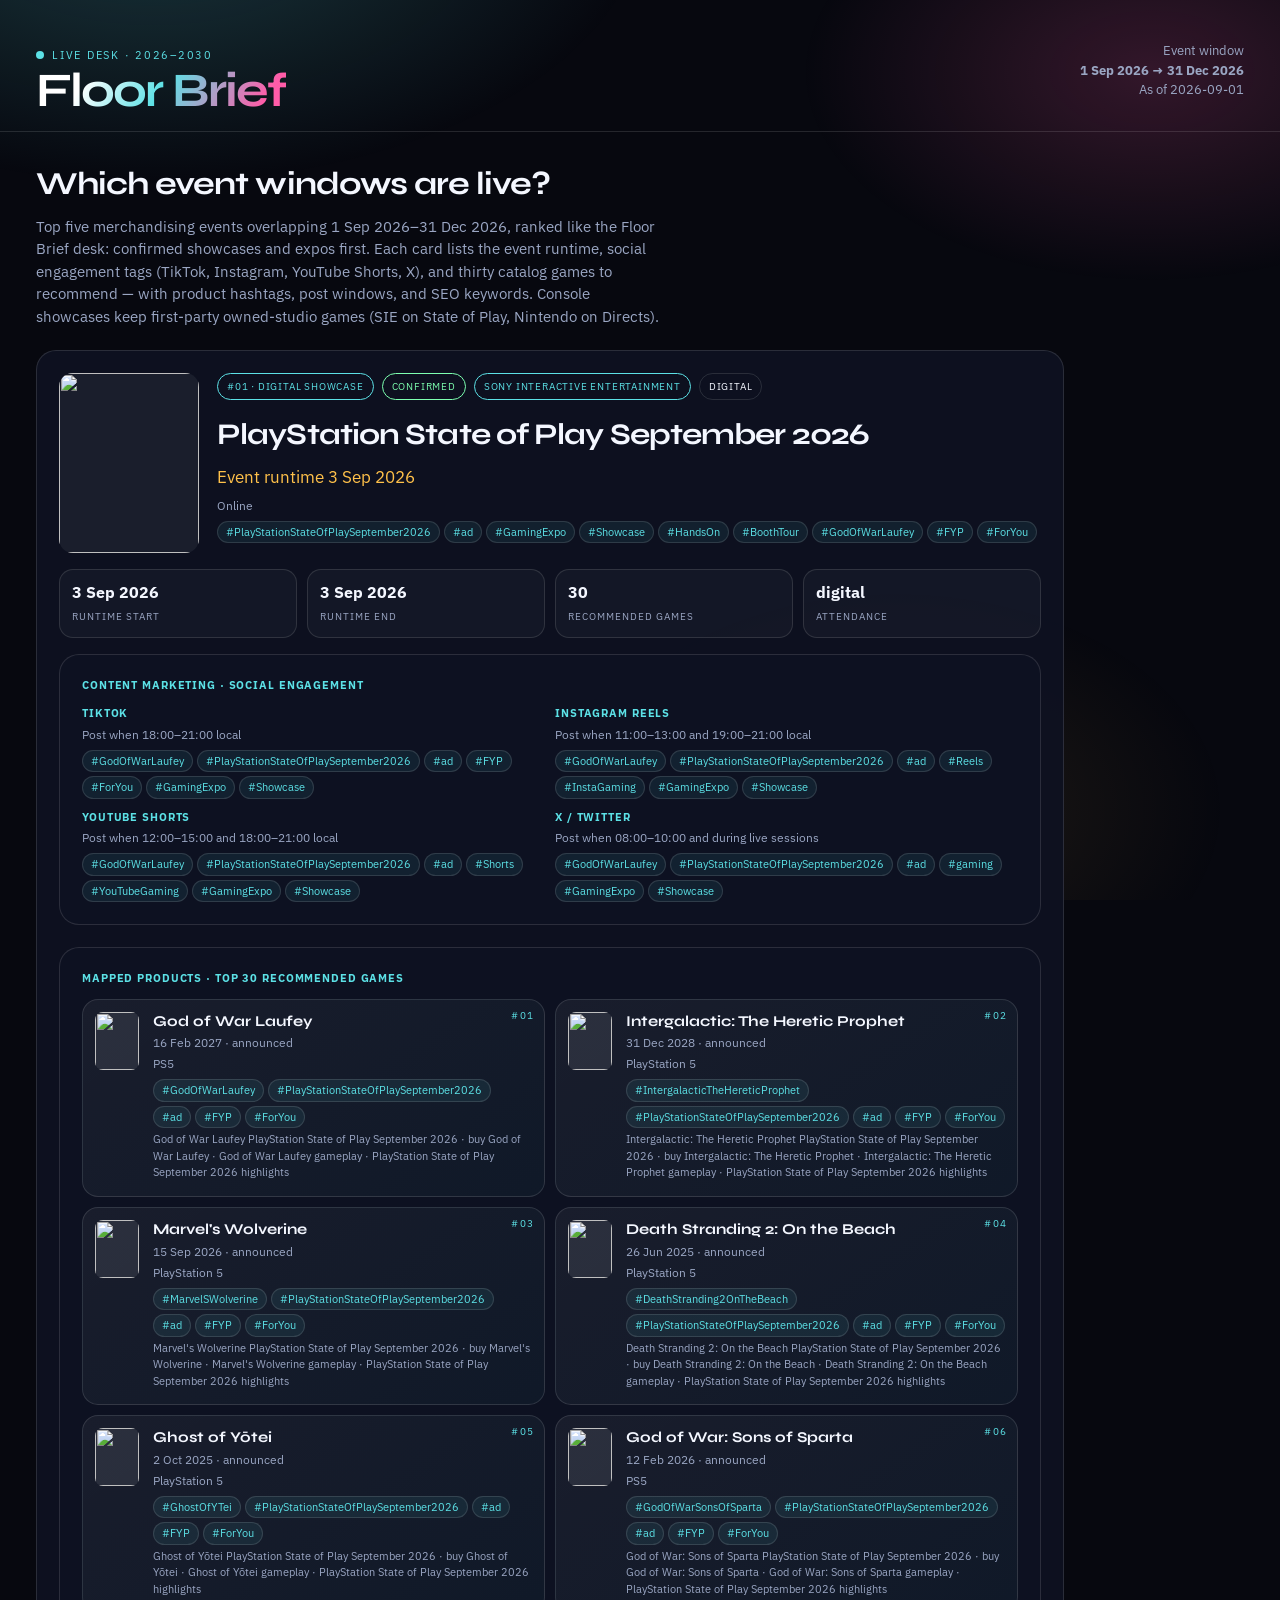
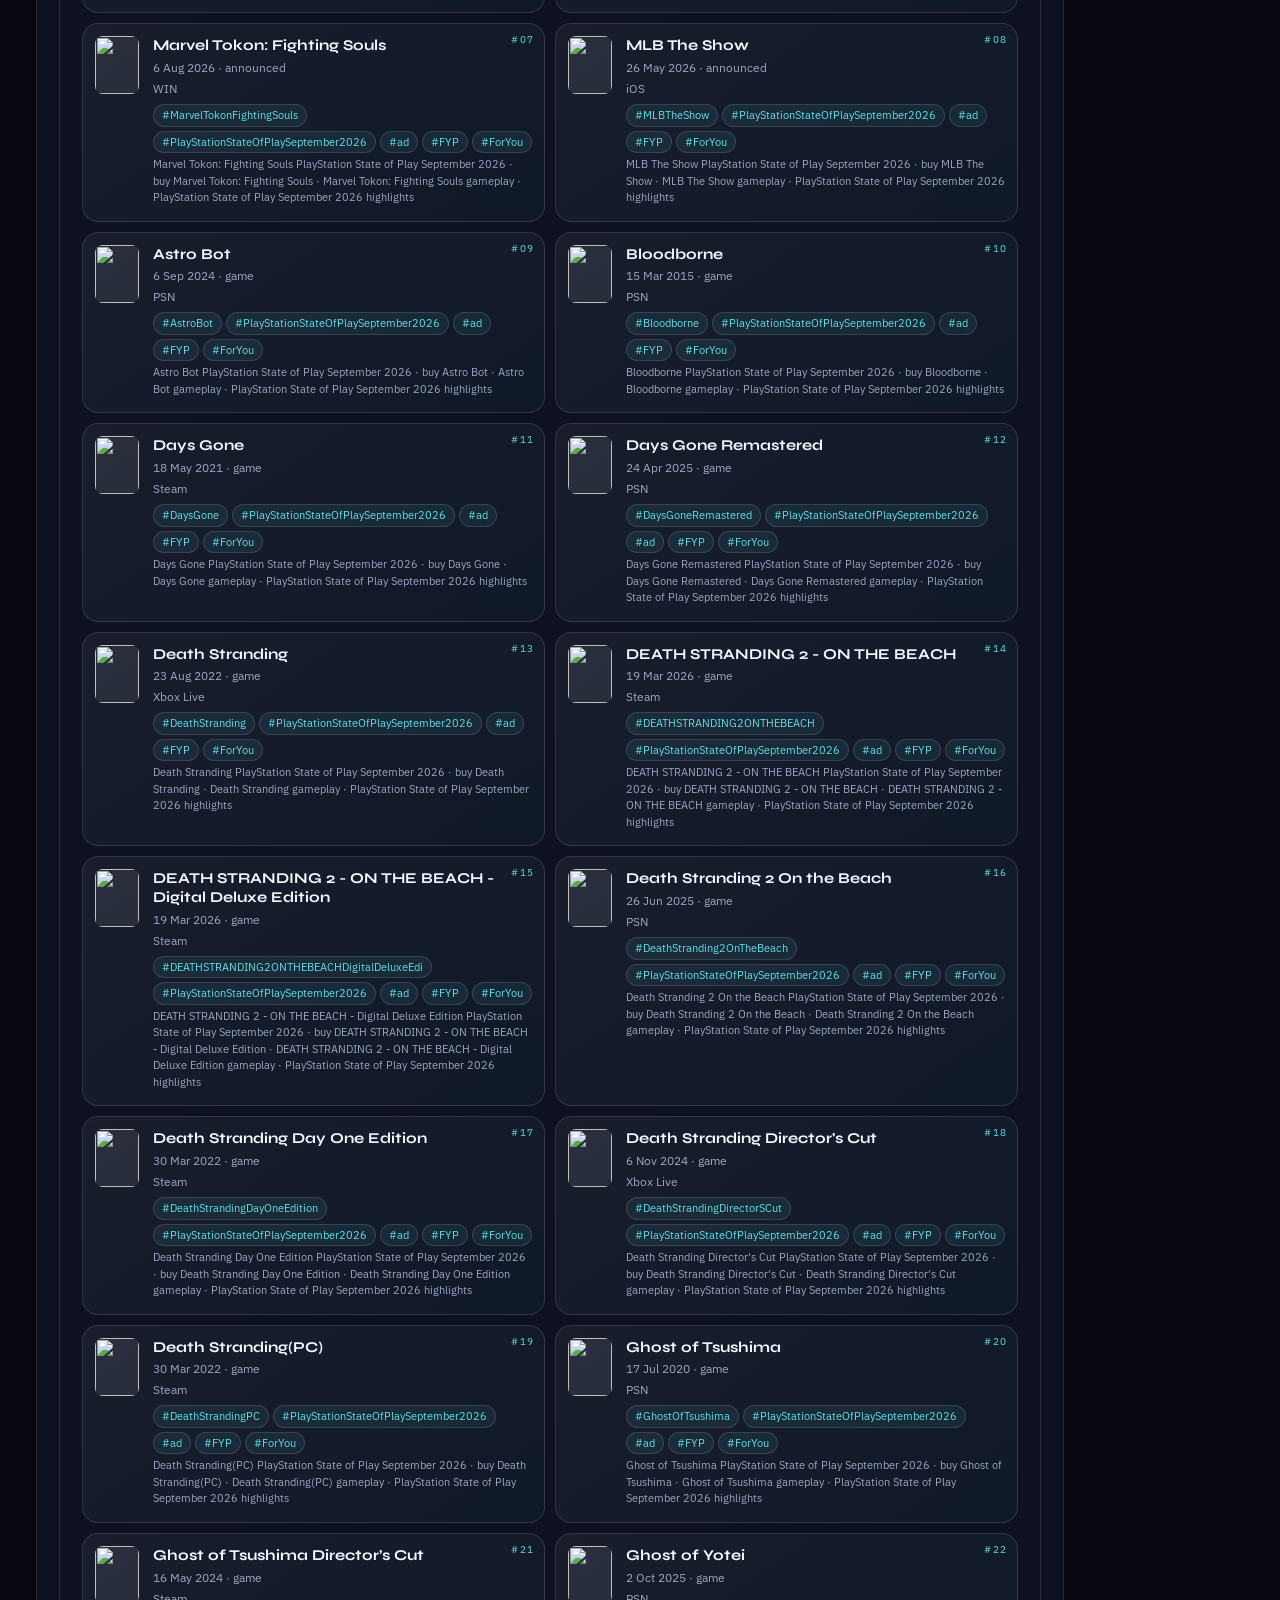
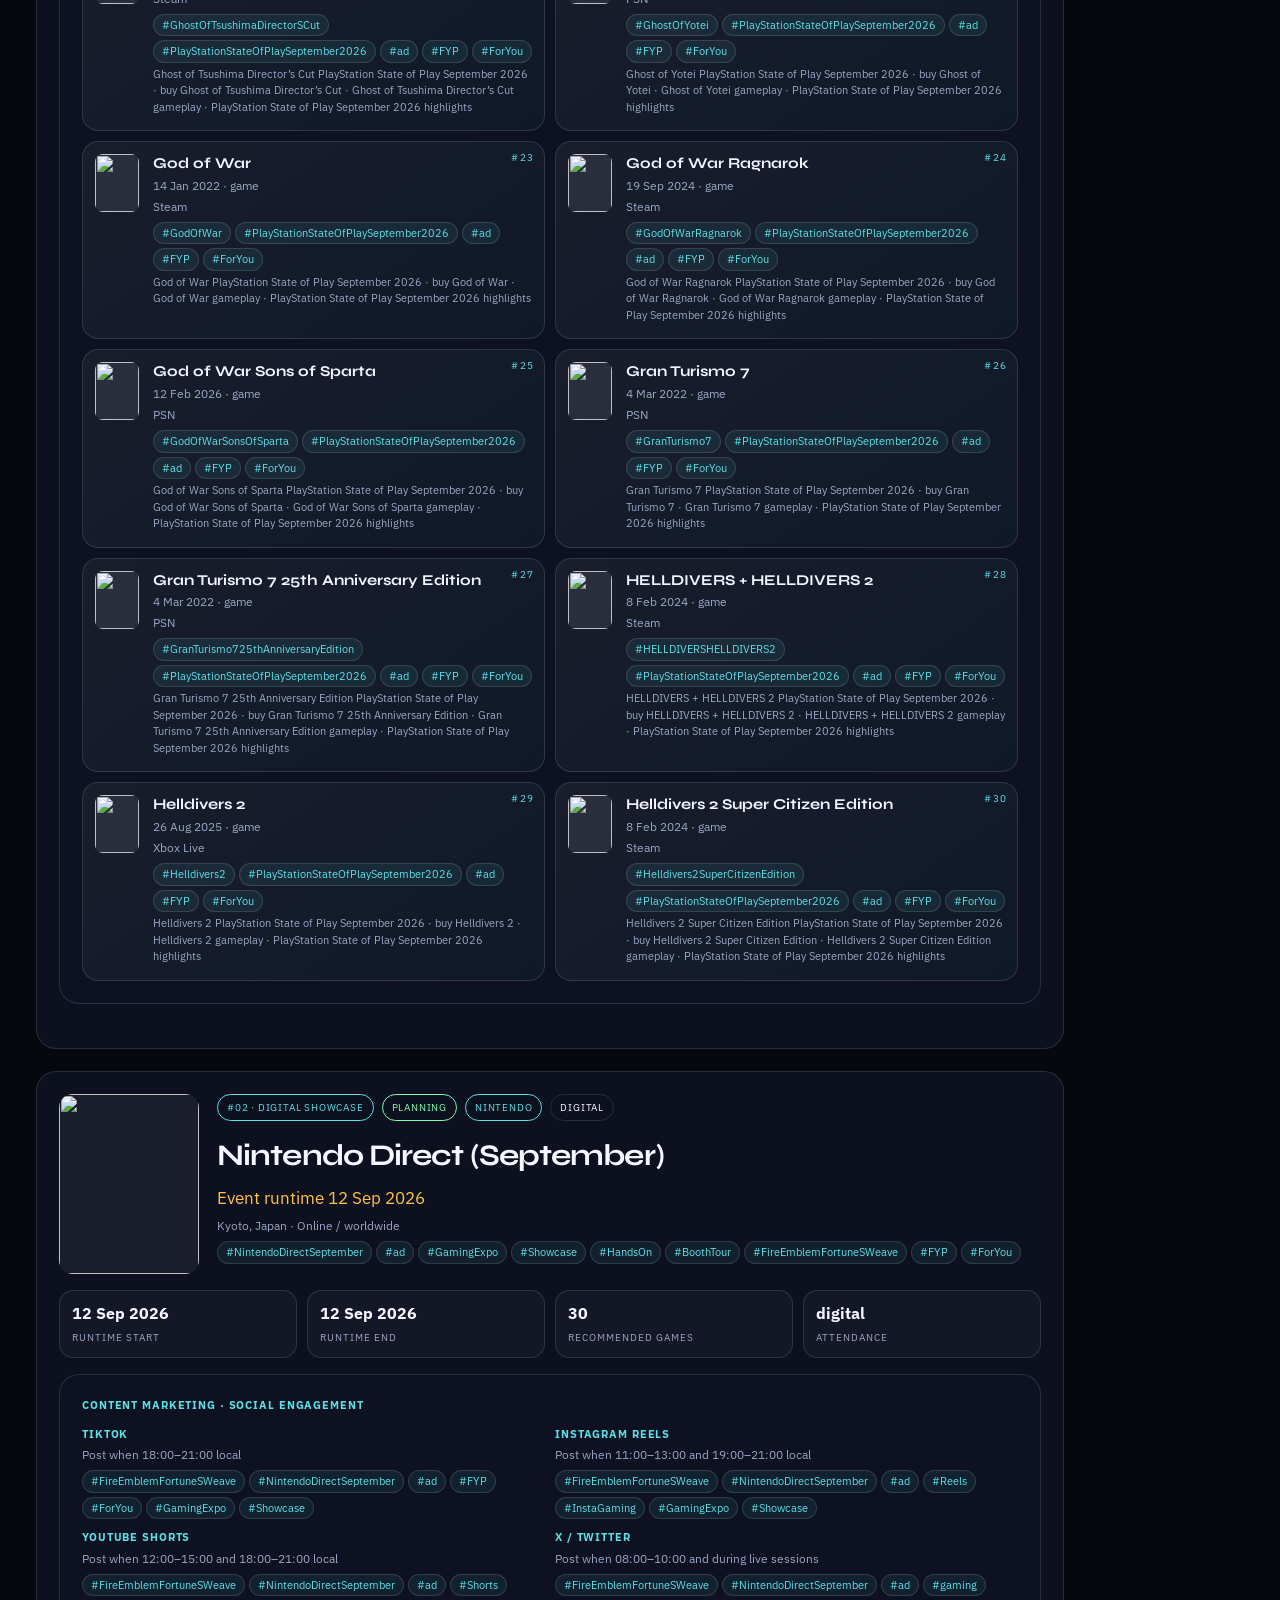
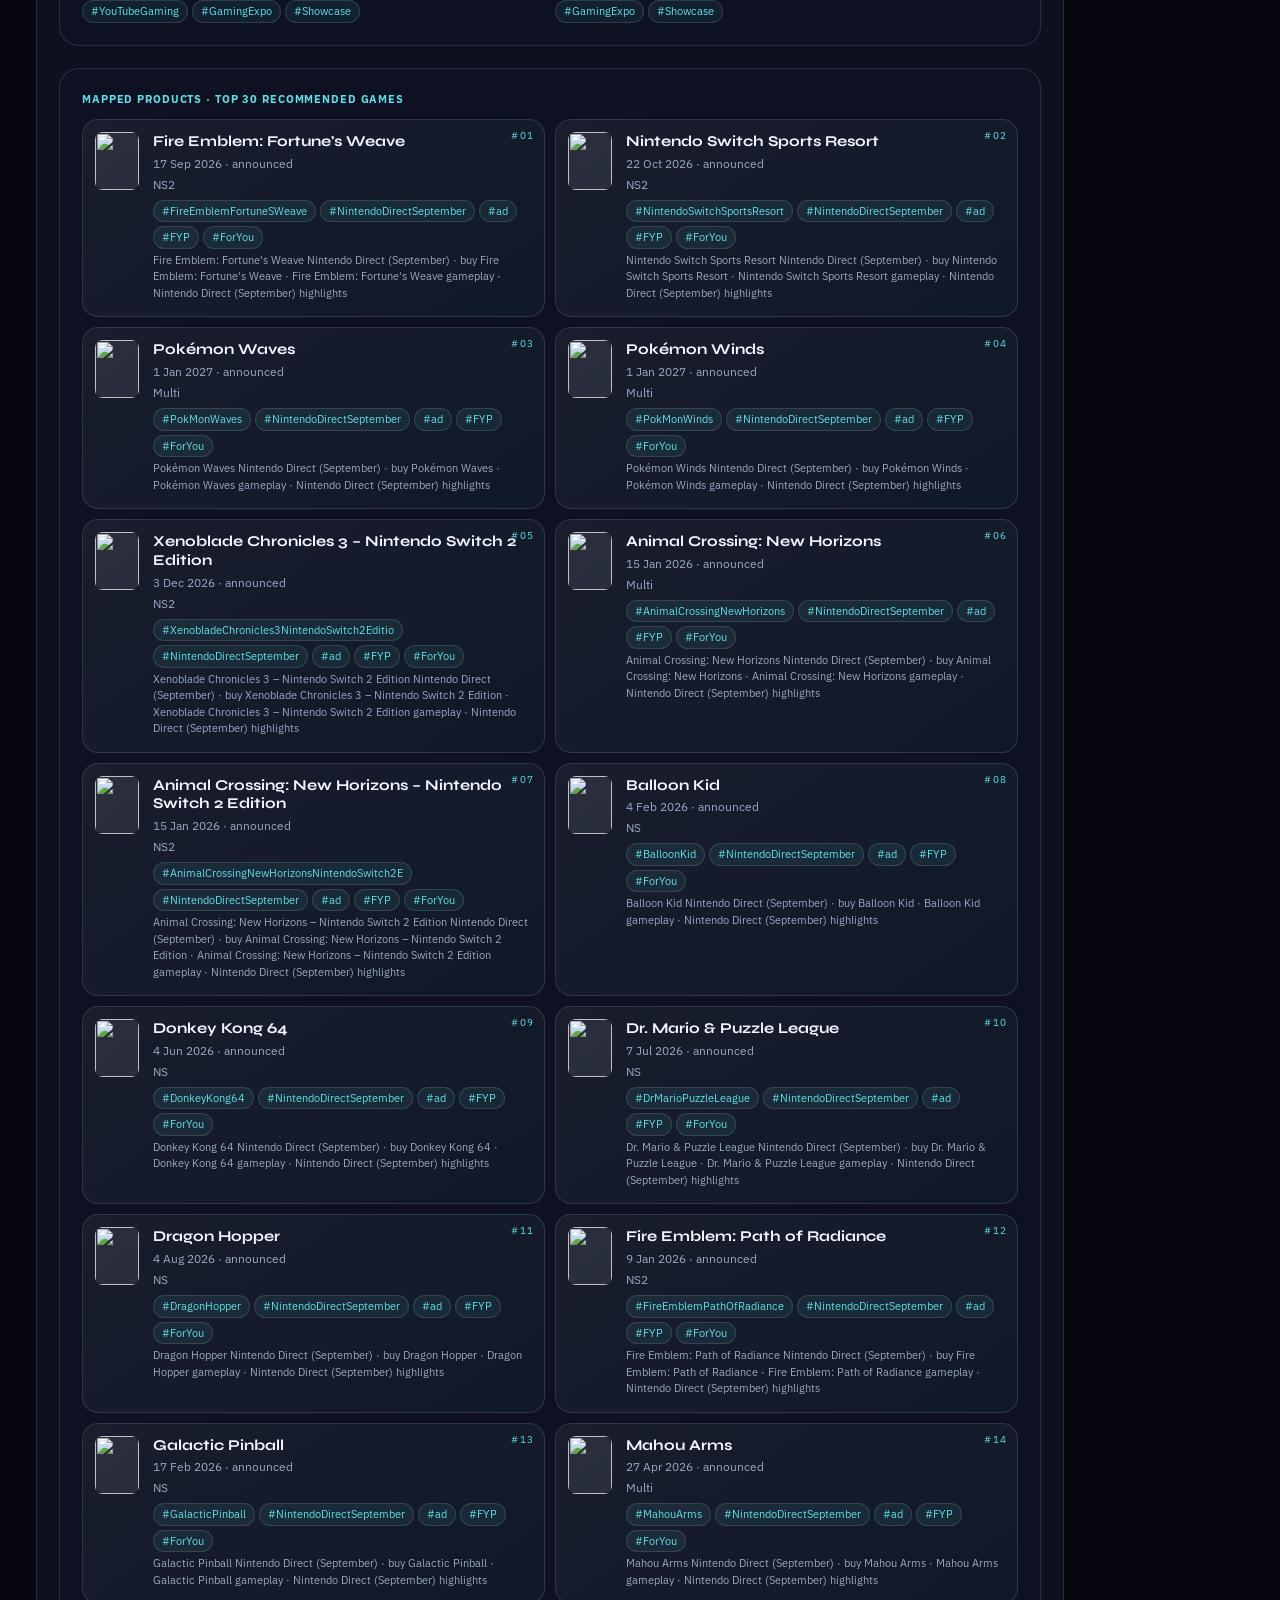
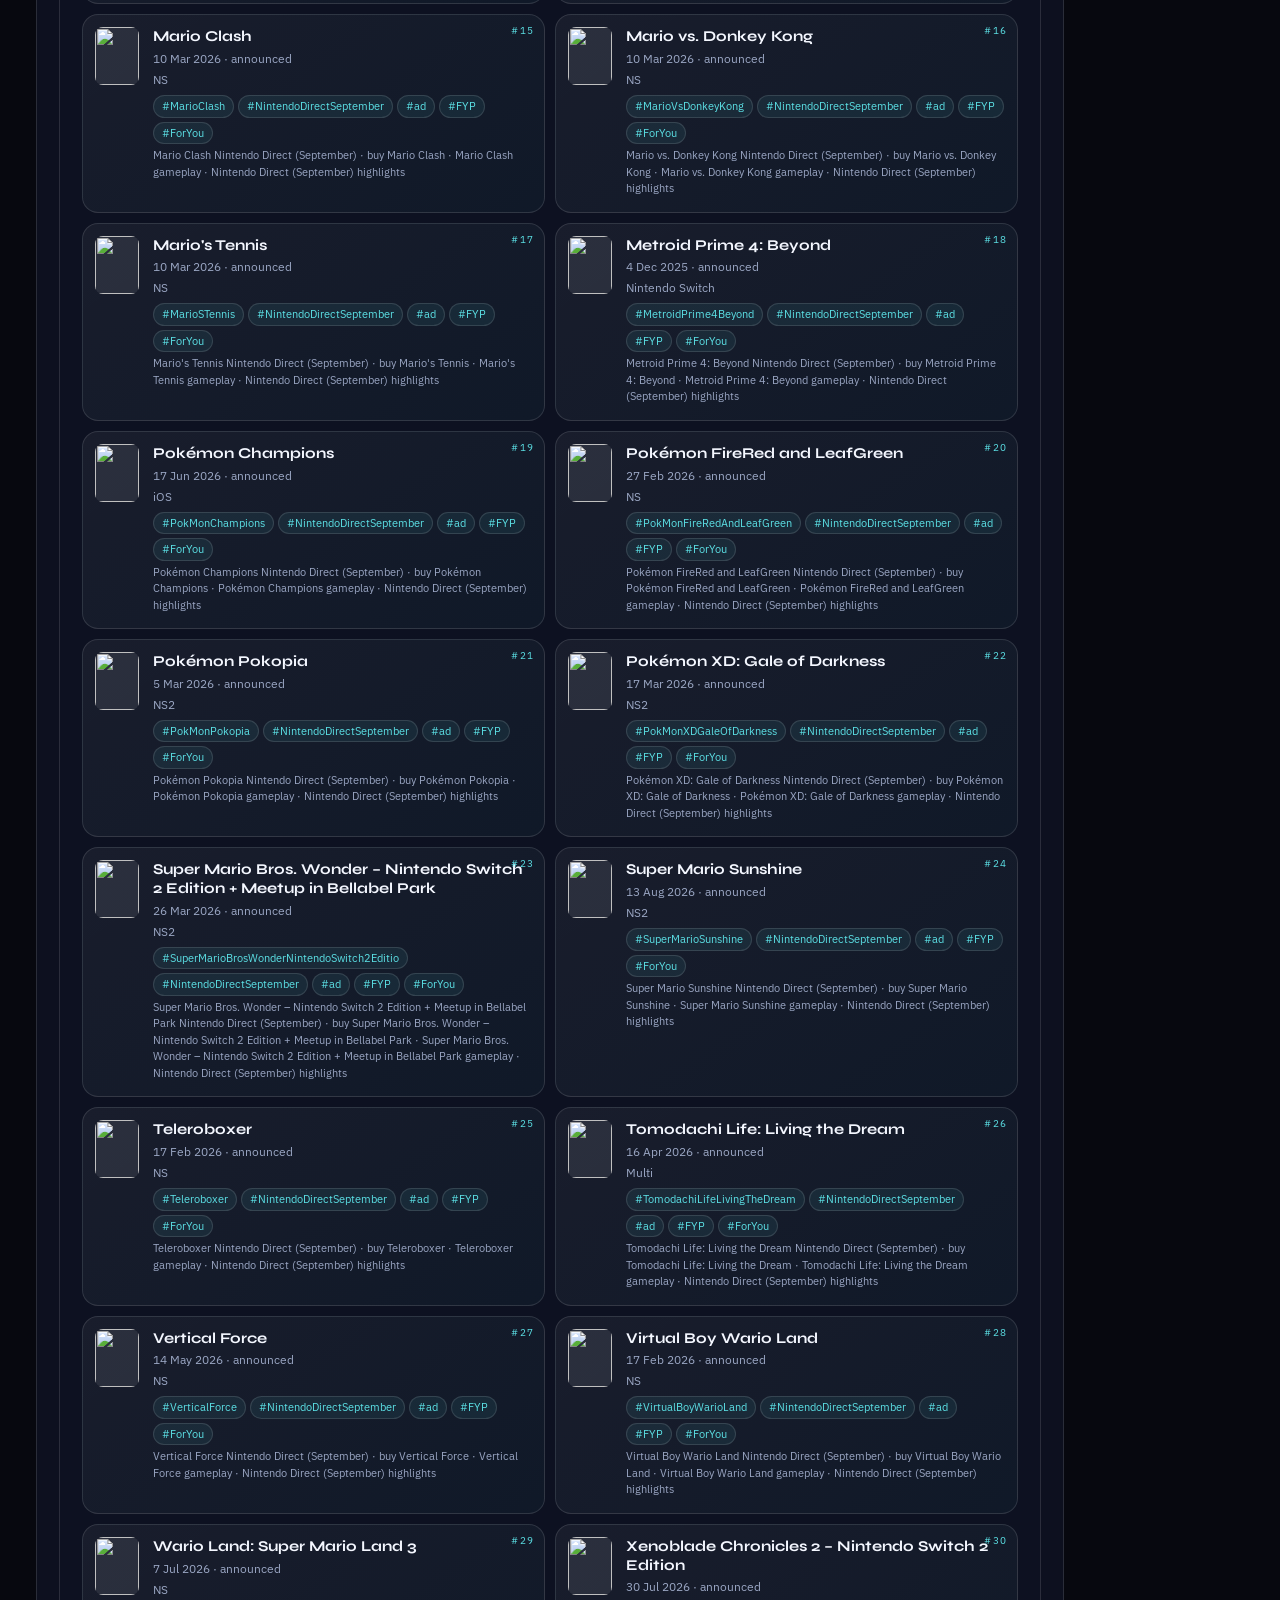
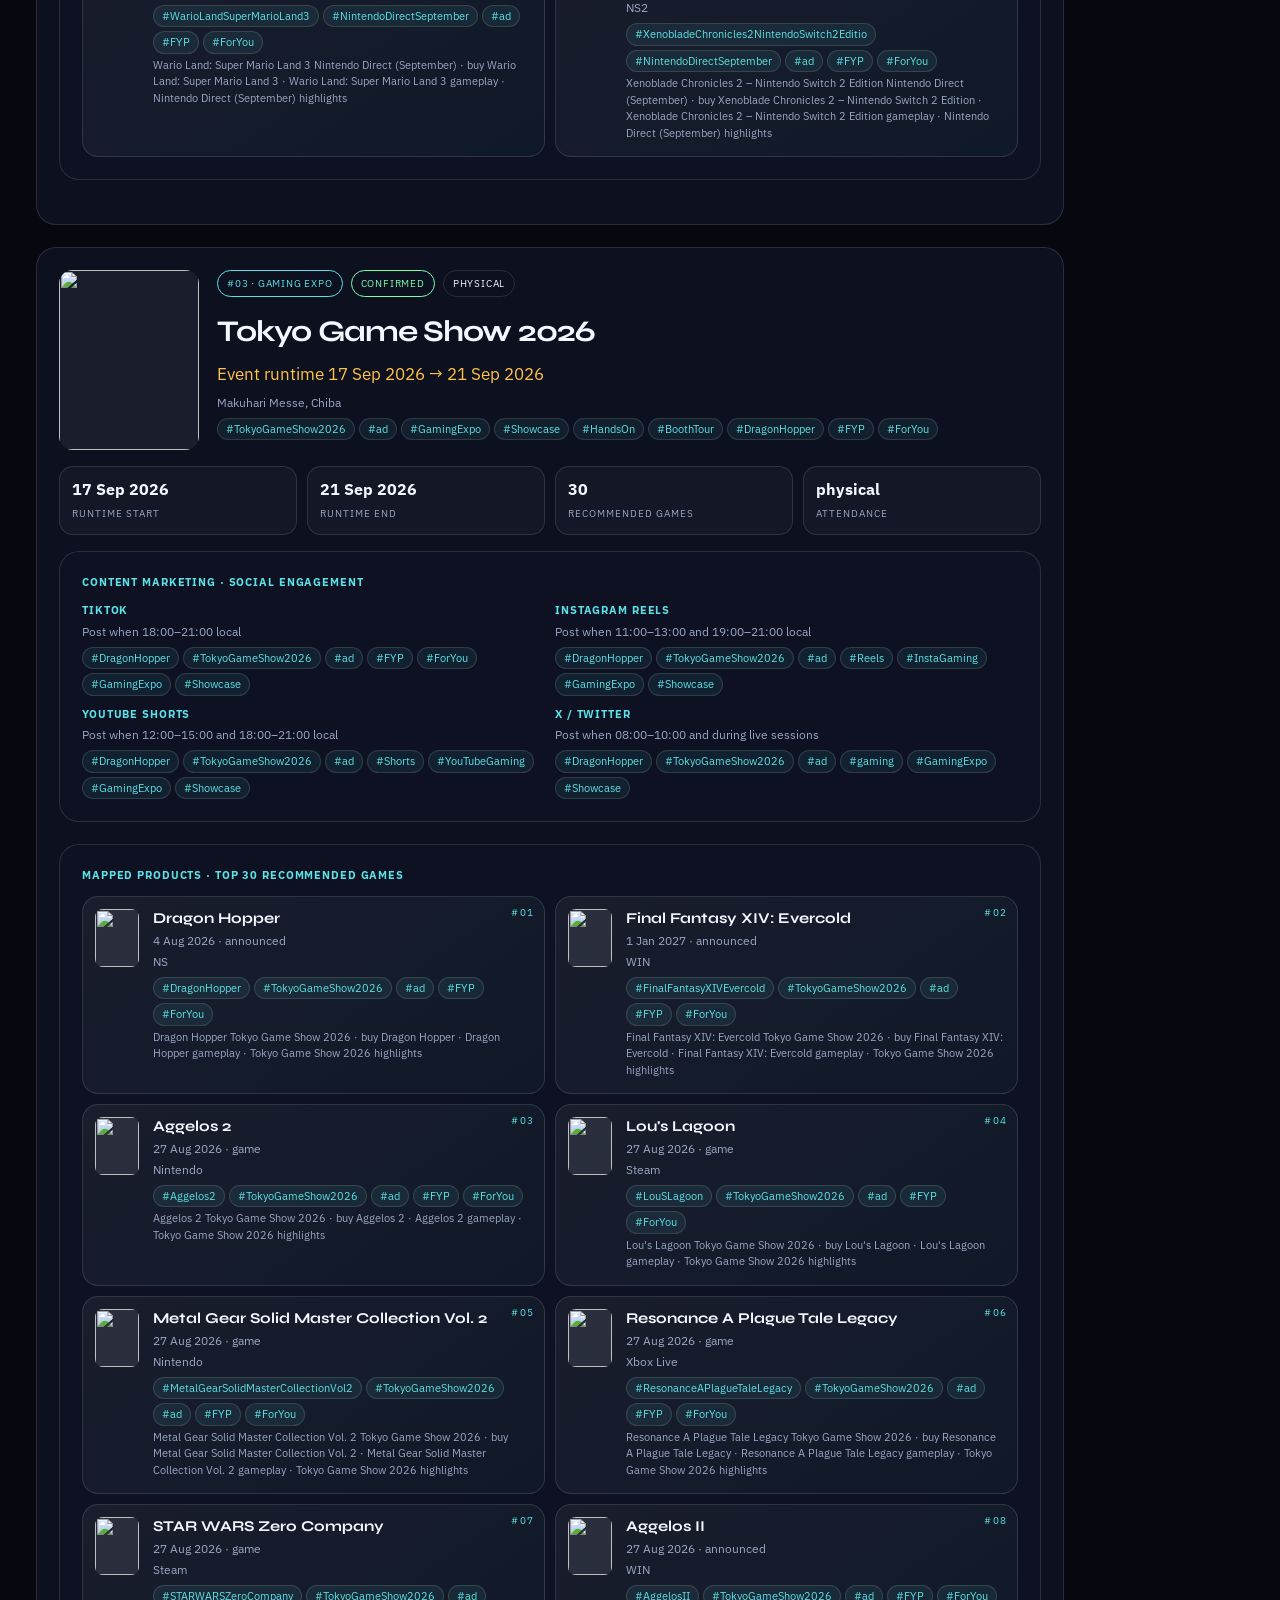
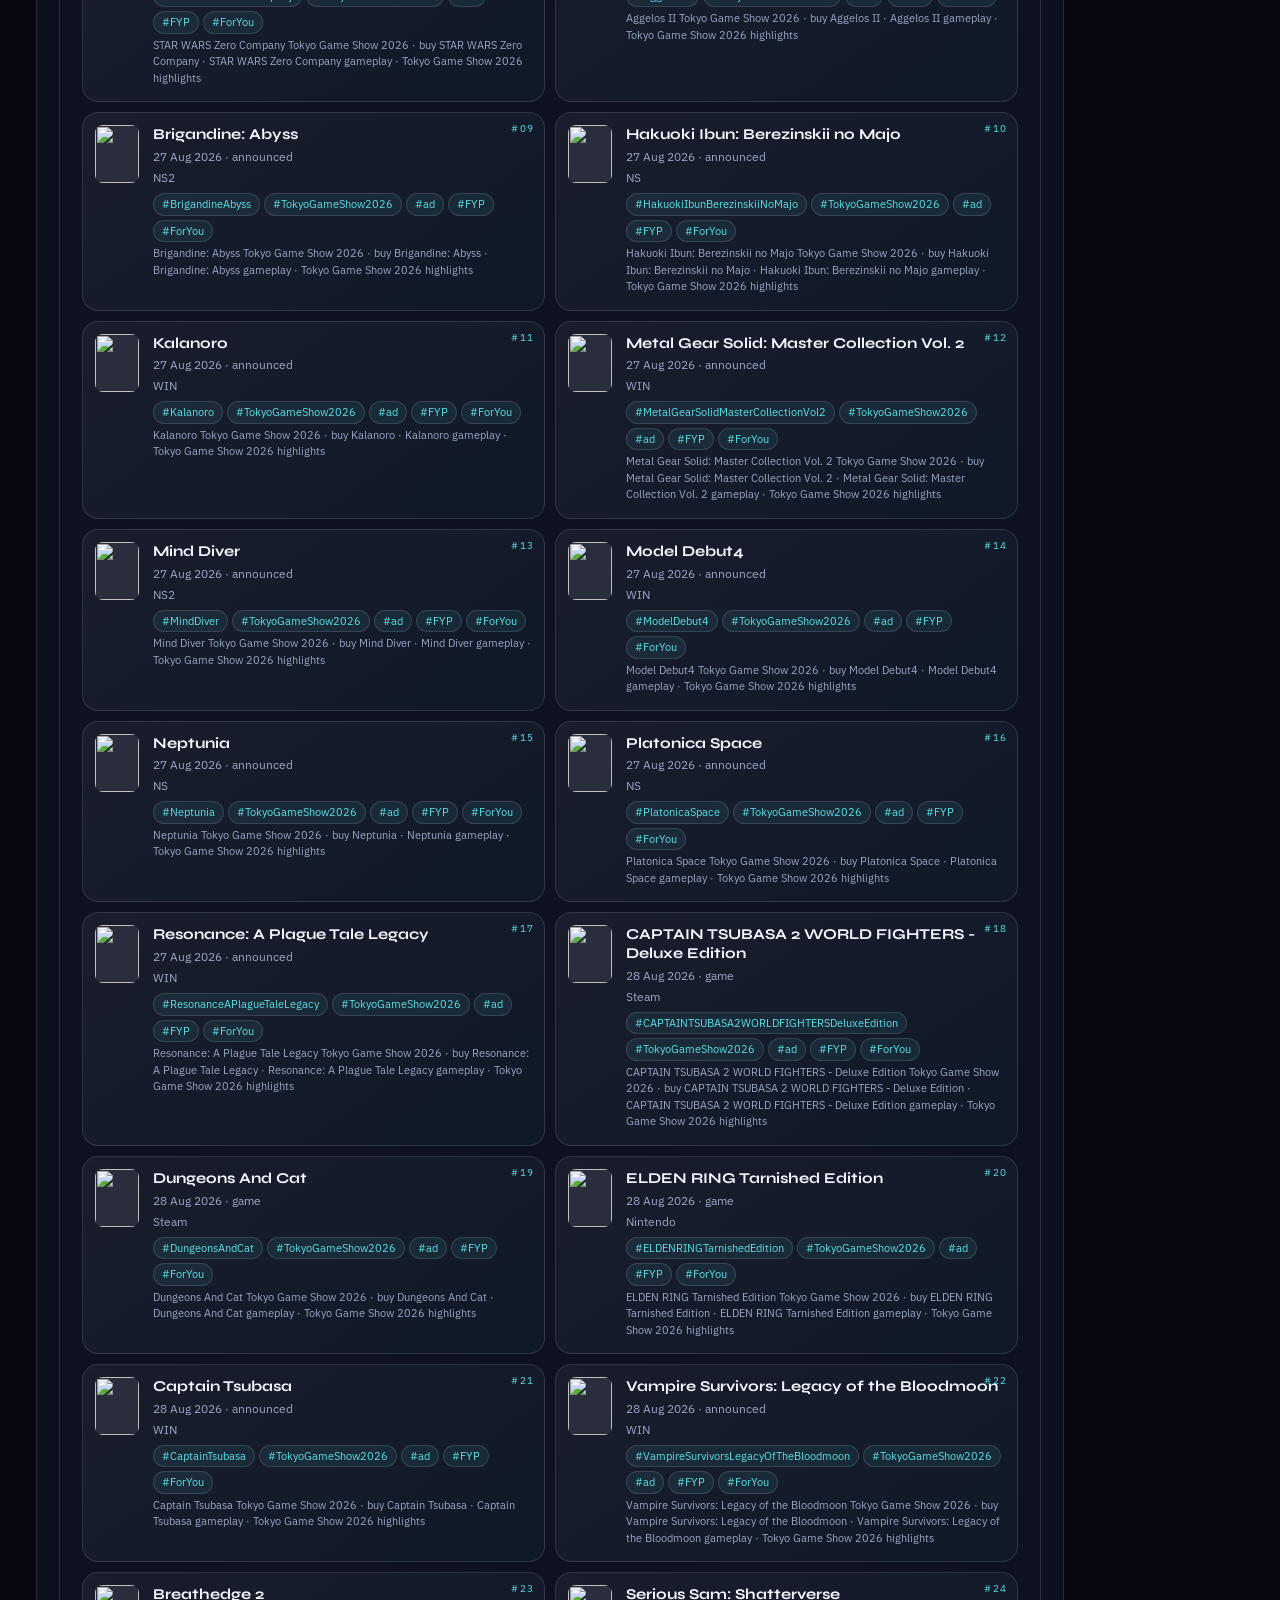
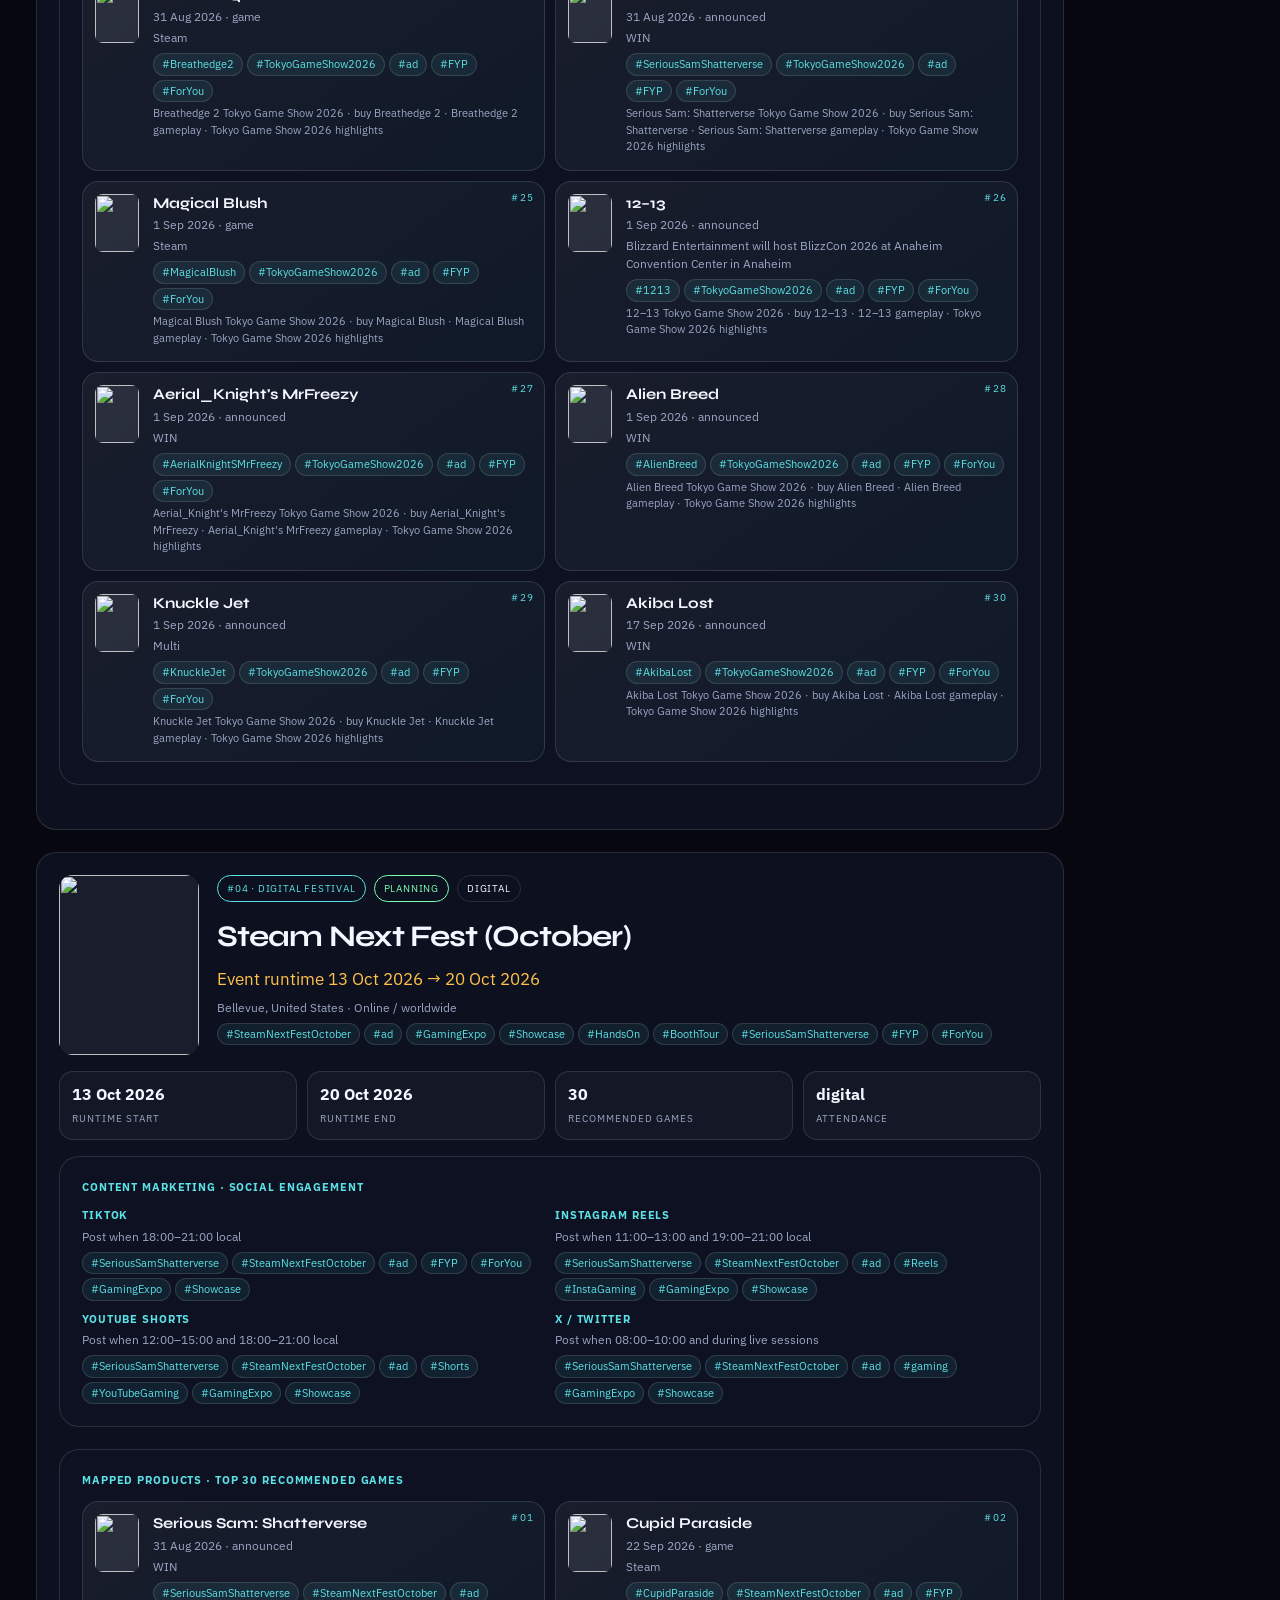
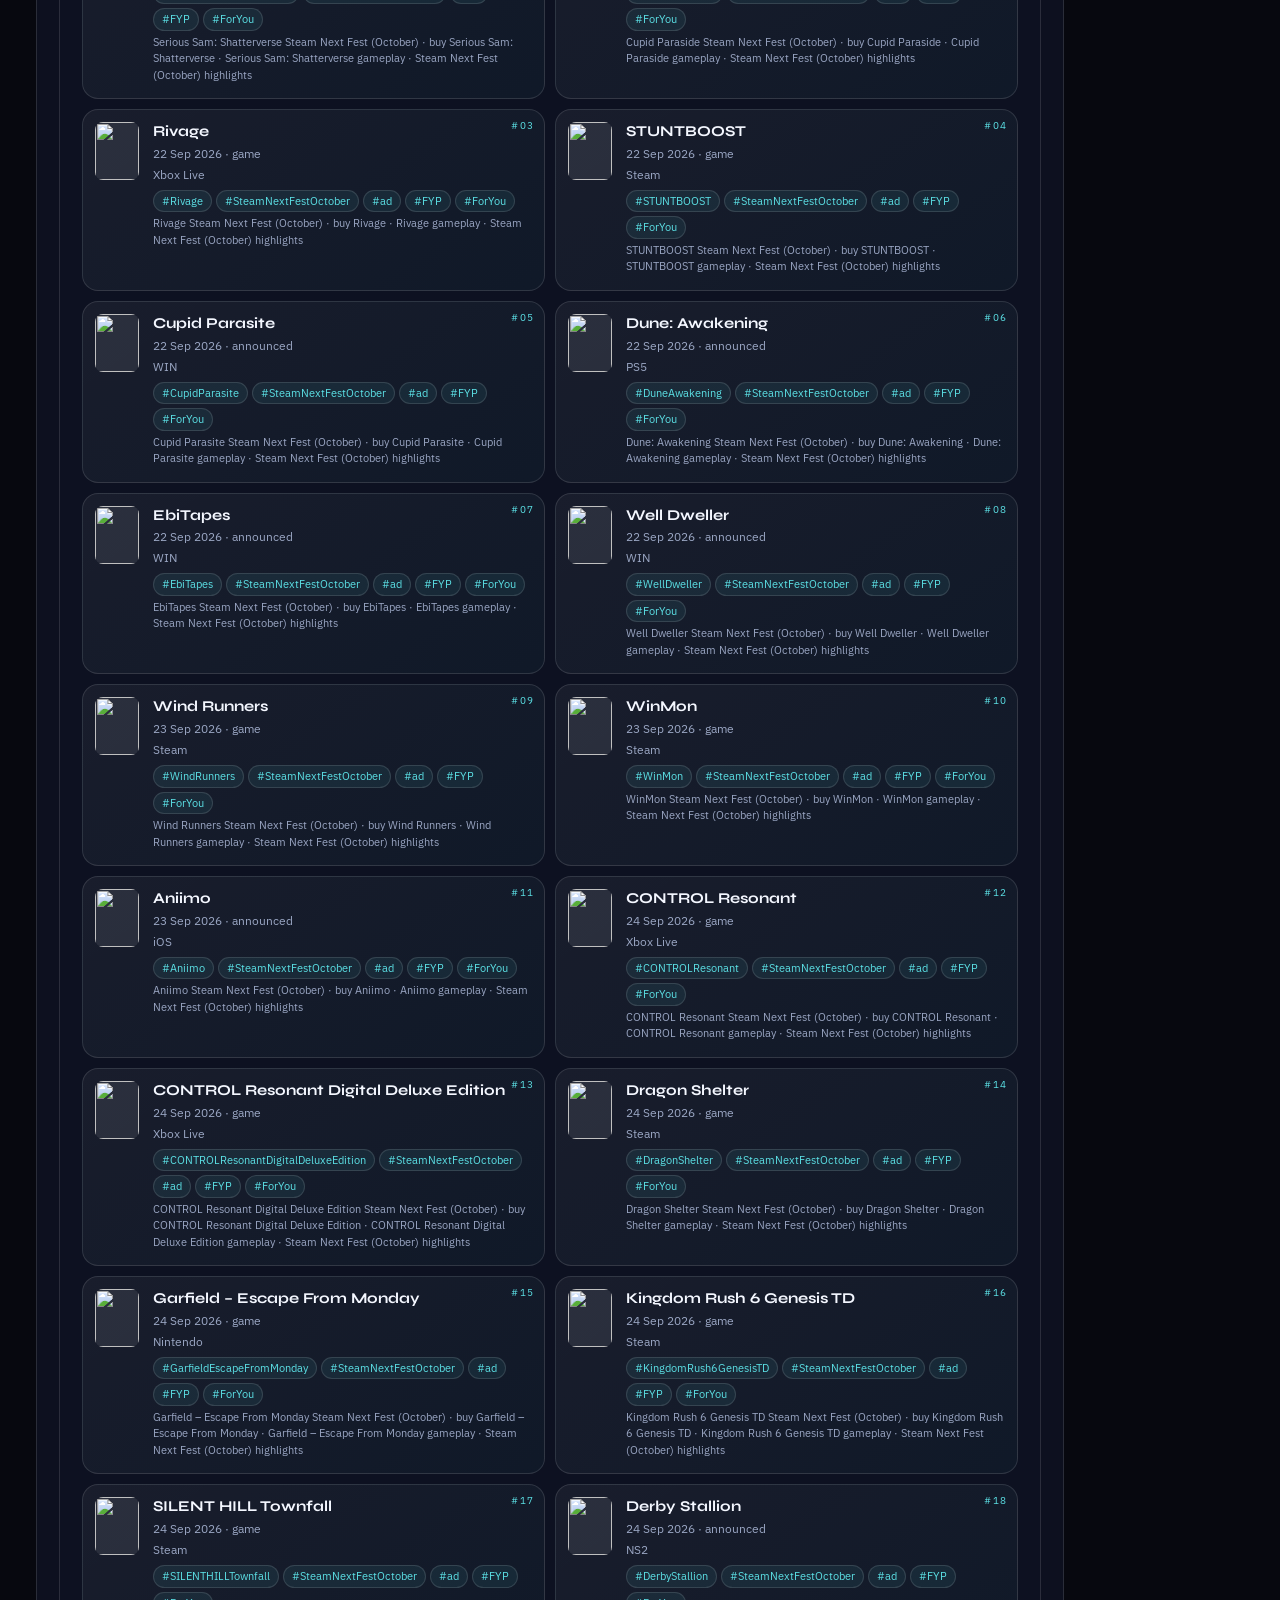
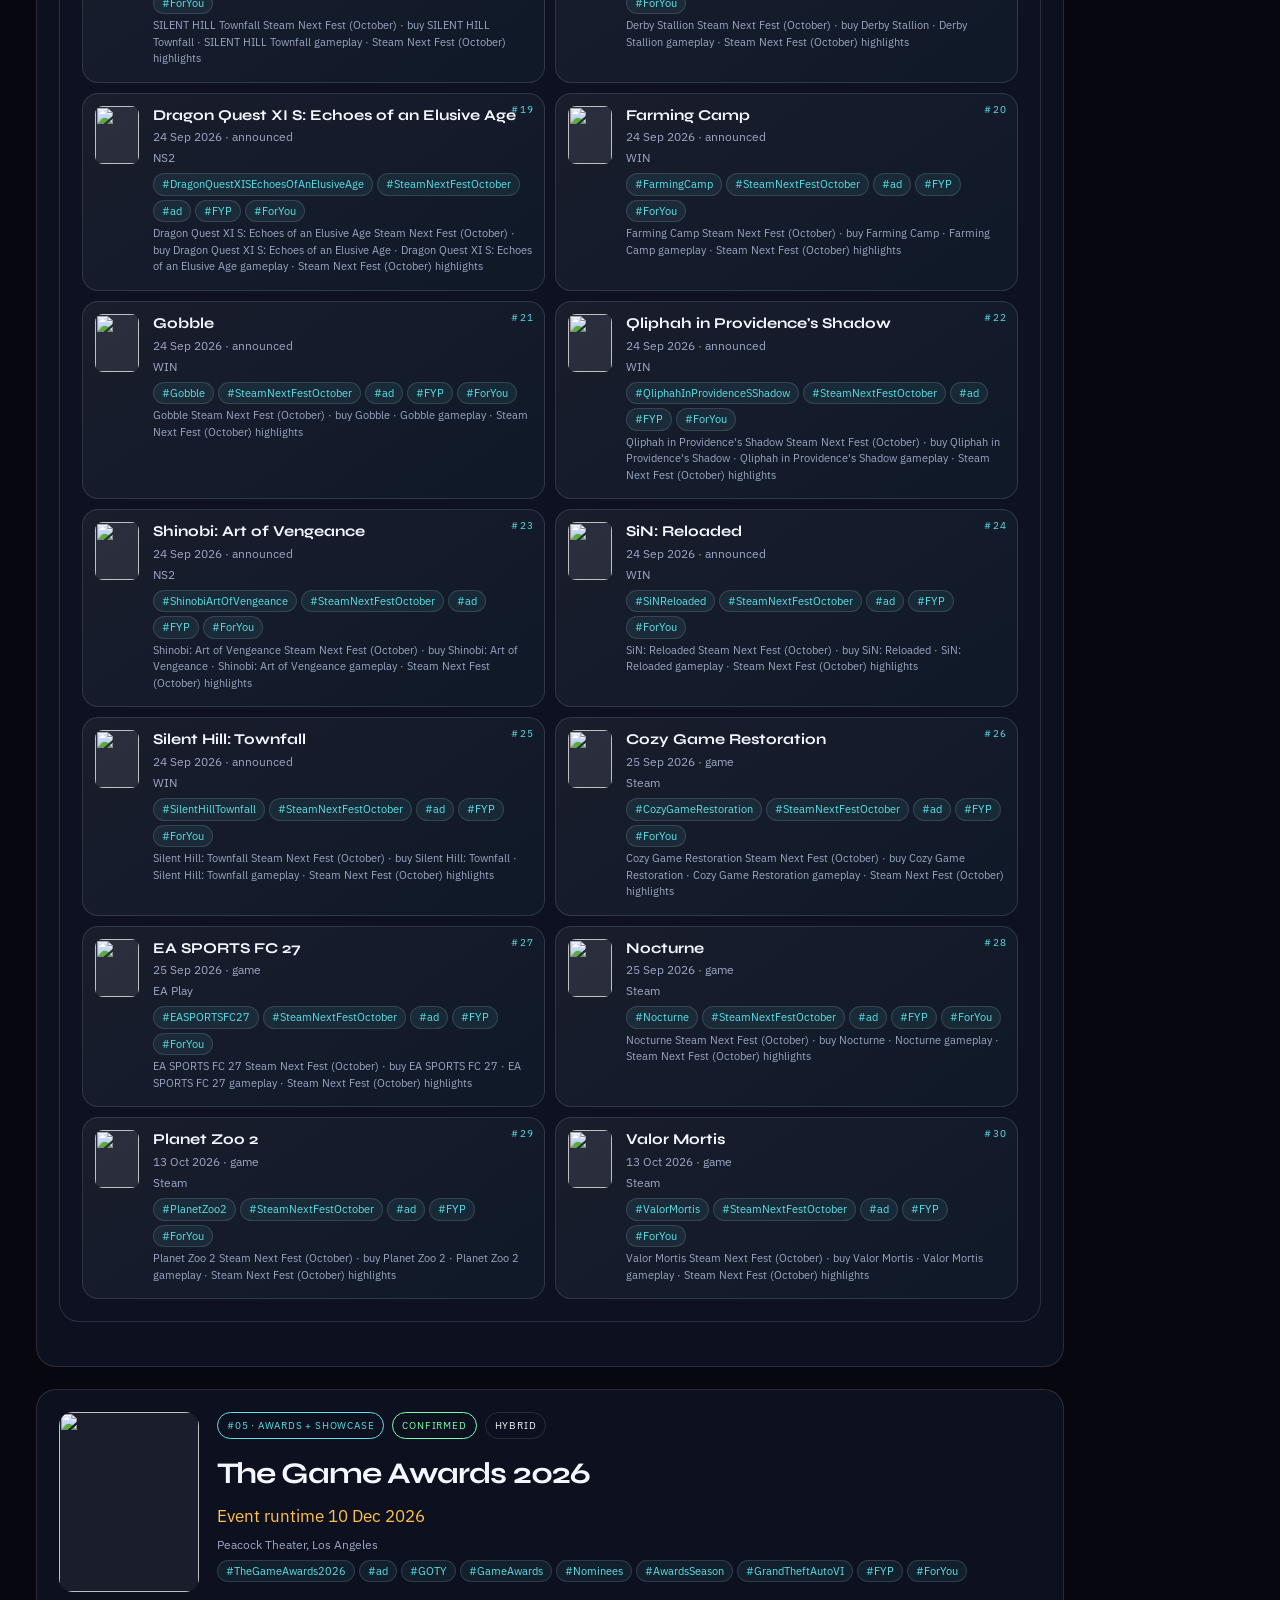
==== commit 5e11674f: "Expand the Sep–Dec 2026 brief to 30 games per event with social tags. Each event card now carries Ti" ====
--- a/docs/FloorBrief_Sep-Dec_2026_Top_Events.html
+++ b/docs/FloorBrief_Sep-Dec_2026_Top_Events.html
@@ -39,15 +39,21 @@
     .kpi span { color:var(--muted); font-size:10px; letter-spacing:.1em; text-transform:uppercase; }
     h4 { margin:0 0 12px; letter-spacing:.08em; text-transform:uppercase; font-size:11px; color:var(--cyan); }
     .media-grid { display:grid; grid-template-columns:repeat(2,minmax(0,1fr)); gap:10px; }
-    .media-tile { position:relative; padding:12px 12px 12px 70px; min-height:78px; border:1px solid rgba(255,255,255,.12); border-radius:16px; background:linear-gradient(145deg,rgba(255,255,255,.05),rgba(92,225,230,.04)); }
+    .media-tile { position:relative; padding:12px 12px 12px 70px; min-height:118px; border:1px solid rgba(255,255,255,.12); border-radius:16px; background:linear-gradient(145deg,rgba(255,255,255,.05),rgba(92,225,230,.04)); }
     .media-tile img, .thumb-empty { position:absolute; left:12px; top:12px; width:44px; height:58px; object-fit:cover; border-radius:8px; background:rgba(255,255,255,.08); }
     .media-tile h5 { margin:0 0 4px; font:700 15px/1.25 Syne, sans-serif; }
     .meta { margin:3px 0; color:var(--muted); font-size:12px; }
+    .meta.seo { font-size:11px; }
     .rank { position:absolute; right:10px; top:8px; color:var(--cyan); font-size:10px; letter-spacing:.12em; }
+    .chip-row { display:flex; flex-wrap:wrap; gap:4px; margin:6px 0 0; }
+    .hashtag { display:inline-block; font-size:11px; color:var(--cyan); background:rgba(92,225,230,.08); border:1px solid rgba(255,255,255,.12); border-radius:999px; padding:2px 8px; }
+    .content-social { display:grid; grid-template-columns:repeat(2,minmax(0,1fr)); gap:10px; }
+    .content-social b { display:block; font-size:11px; letter-spacing:.08em; text-transform:uppercase; color:var(--cyan); margin-bottom:4px; }
     .colophon { color:var(--muted); font-size:11px; padding:0 36px 28px; }
     @page { size:A4; margin:12mm; }
     @media print {
-      .lede { break-inside:avoid; page-break-inside:avoid; }
+      .lede { break-inside:auto; }
+      .media-tile, .card { break-inside:avoid; page-break-inside:avoid; }
     }
   </style>
 </head>
@@ -63,7 +69,7 @@
   <main>
     <div class="intro">
       <h2>Which event windows are live?</h2>
-      <p>Top five merchandising events overlapping 1 Sep 2026–31 Dec 2026, ranked like the Floor Brief desk: confirmed showcases and expos first. Each card lists the event runtime and the ten catalog games to recommend in that window. Console showcases keep first-party owned-studio games (SIE on State of Play, Nintendo on Directs).</p>
+      <p>Top five merchandising events overlapping 1 Sep 2026–31 Dec 2026, ranked like the Floor Brief desk: confirmed showcases and expos first. Each card lists the event runtime, social engagement tags (TikTok, Instagram, YouTube Shorts, X), and thirty catalog games to recommend — with product hashtags, post windows, and SEO keywords. Console showcases keep first-party owned-studio games (SIE on State of Play, Nintendo on Directs).</p>
     </div>
     
         <article class="lede">
@@ -79,16 +85,37 @@
               <h3 class="event-title">PlayStation State of Play September 2026</h3>
               <p class="action">Event runtime 3 Sep 2026</p>
               <p class="meta">Online</p>
+              <div class="chip-row event-tags"><span class="hashtag">#PlayStationStateOfPlaySeptember2026</span><span class="hashtag">#ad</span><span class="hashtag">#GamingExpo</span><span class="hashtag">#Showcase</span><span class="hashtag">#HandsOn</span><span class="hashtag">#BoothTour</span><span class="hashtag">#GodOfWarLaufey</span><span class="hashtag">#FYP</span><span class="hashtag">#ForYou</span></div>
             </div>
           </div>
           <div class="kpis">
             <div class="kpi"><b>3 Sep 2026</b><span>Runtime start</span></div>
             <div class="kpi"><b>3 Sep 2026</b><span>Runtime end</span></div>
-            <div class="kpi"><b>10</b><span>Recommended games</span></div>
+            <div class="kpi"><b>30</b><span>Recommended games</span></div>
             <div class="kpi"><b>digital</b><span>Attendance</span></div>
           </div>
           <section class="card">
-            <h4>Mapped products · top 10 recommended games</h4>
+            <h4>Content marketing · social engagement</h4>
+            <div class="content-social"><div>
+              <b>TikTok</b>
+              <p class="meta">Post when 18:00–21:00 local</p>
+              <div class="chip-row"><span class="hashtag">#GodOfWarLaufey</span><span class="hashtag">#PlayStationStateOfPlaySeptember2026</span><span class="hashtag">#ad</span><span class="hashtag">#FYP</span><span class="hashtag">#ForYou</span><span class="hashtag">#GamingExpo</span><span class="hashtag">#Showcase</span></div>
+            </div><div>
+              <b>Instagram Reels</b>
+              <p class="meta">Post when 11:00–13:00 and 19:00–21:00 local</p>
+              <div class="chip-row"><span class="hashtag">#GodOfWarLaufey</span><span class="hashtag">#PlayStationStateOfPlaySeptember2026</span><span class="hashtag">#ad</span><span class="hashtag">#Reels</span><span class="hashtag">#InstaGaming</span><span class="hashtag">#GamingExpo</span><span class="hashtag">#Showcase</span></div>
+            </div><div>
+              <b>YouTube Shorts</b>
+              <p class="meta">Post when 12:00–15:00 and 18:00–21:00 local</p>
+              <div class="chip-row"><span class="hashtag">#GodOfWarLaufey</span><span class="hashtag">#PlayStationStateOfPlaySeptember2026</span><span class="hashtag">#ad</span><span class="hashtag">#Shorts</span><span class="hashtag">#YouTubeGaming</span><span class="hashtag">#GamingExpo</span><span class="hashtag">#Showcase</span></div>
+            </div><div>
+              <b>X / Twitter</b>
+              <p class="meta">Post when 08:00–10:00 and during live sessions</p>
+              <div class="chip-row"><span class="hashtag">#GodOfWarLaufey</span><span class="hashtag">#PlayStationStateOfPlaySeptember2026</span><span class="hashtag">#ad</span><span class="hashtag">#gaming</span><span class="hashtag">#GamingExpo</span><span class="hashtag">#Showcase</span></div>
+            </div></div>
+          </section>
+          <section class="card">
+            <h4>Mapped products · top 30 recommended games</h4>
             <div class="media-grid">
             <article class="media-tile">
               <span class="rank">#01</span>
@@ -96,6 +123,8 @@
               <h5>God of War Laufey</h5>
               <p class="meta">16 Feb 2027 · announced</p>
               <p class="meta">PS5</p>
+              <div class="chip-row"><span class="hashtag">#GodOfWarLaufey</span><span class="hashtag">#PlayStationStateOfPlaySeptember2026</span><span class="hashtag">#ad</span><span class="hashtag">#FYP</span><span class="hashtag">#ForYou</span></div>
+              <p class="meta seo">God of War Laufey PlayStation State of Play September 2026 · buy God of War Laufey · God of War Laufey gameplay · PlayStation State of Play September 2026 highlights</p>
             </article>
             <article class="media-tile">
               <span class="rank">#02</span>
@@ -103,6 +132,8 @@
               <h5>Intergalactic: The Heretic Prophet</h5>
               <p class="meta">31 Dec 2028 · announced</p>
               <p class="meta">PlayStation 5</p>
+              <div class="chip-row"><span class="hashtag">#IntergalacticTheHereticProphet</span><span class="hashtag">#PlayStationStateOfPlaySeptember2026</span><span class="hashtag">#ad</span><span class="hashtag">#FYP</span><span class="hashtag">#ForYou</span></div>
+              <p class="meta seo">Intergalactic: The Heretic Prophet PlayStation State of Play September 2026 · buy Intergalactic: The Heretic Prophet · Intergalactic: The Heretic Prophet gameplay · PlayStation State of Play September 2026 highlights</p>
             </article>
             <article class="media-tile">
               <span class="rank">#03</span>
@@ -110,6 +141,8 @@
               <h5>Marvel&#x27;s Wolverine</h5>
               <p class="meta">15 Sep 2026 · announced</p>
               <p class="meta">PlayStation 5</p>
+              <div class="chip-row"><span class="hashtag">#MarvelSWolverine</span><span class="hashtag">#PlayStationStateOfPlaySeptember2026</span><span class="hashtag">#ad</span><span class="hashtag">#FYP</span><span class="hashtag">#ForYou</span></div>
+              <p class="meta seo">Marvel&#x27;s Wolverine PlayStation State of Play September 2026 · buy Marvel&#x27;s Wolverine · Marvel&#x27;s Wolverine gameplay · PlayStation State of Play September 2026 highlights</p>
             </article>
             <article class="media-tile">
               <span class="rank">#04</span>
@@ -117,6 +150,8 @@
               <h5>Death Stranding 2: On the Beach</h5>
               <p class="meta">26 Jun 2025 · announced</p>
               <p class="meta">PlayStation 5</p>
+              <div class="chip-row"><span class="hashtag">#DeathStranding2OnTheBeach</span><span class="hashtag">#PlayStationStateOfPlaySeptember2026</span><span class="hashtag">#ad</span><span class="hashtag">#FYP</span><span class="hashtag">#ForYou</span></div>
+              <p class="meta seo">Death Stranding 2: On the Beach PlayStation State of Play September 2026 · buy Death Stranding 2: On the Beach · Death Stranding 2: On the Beach gameplay · PlayStation State of Play September 2026 highlights</p>
             </article>
             <article class="media-tile">
               <span class="rank">#05</span>
@@ -124,6 +159,8 @@
               <h5>Ghost of Yōtei</h5>
               <p class="meta">2 Oct 2025 · announced</p>
               <p class="meta">PlayStation 5</p>
+              <div class="chip-row"><span class="hashtag">#GhostOfYTei</span><span class="hashtag">#PlayStationStateOfPlaySeptember2026</span><span class="hashtag">#ad</span><span class="hashtag">#FYP</span><span class="hashtag">#ForYou</span></div>
+              <p class="meta seo">Ghost of Yōtei PlayStation State of Play September 2026 · buy Ghost of Yōtei · Ghost of Yōtei gameplay · PlayStation State of Play September 2026 highlights</p>
             </article>
             <article class="media-tile">
               <span class="rank">#06</span>
@@ -131,6 +168,8 @@
               <h5>God of War: Sons of Sparta</h5>
               <p class="meta">12 Feb 2026 · announced</p>
               <p class="meta">PS5</p>
+              <div class="chip-row"><span class="hashtag">#GodOfWarSonsOfSparta</span><span class="hashtag">#PlayStationStateOfPlaySeptember2026</span><span class="hashtag">#ad</span><span class="hashtag">#FYP</span><span class="hashtag">#ForYou</span></div>
+              <p class="meta seo">God of War: Sons of Sparta PlayStation State of Play September 2026 · buy God of War: Sons of Sparta · God of War: Sons of Sparta gameplay · PlayStation State of Play September 2026 highlights</p>
             </article>
             <article class="media-tile">
               <span class="rank">#07</span>
@@ -138,6 +177,8 @@
               <h5>Marvel Tokon: Fighting Souls</h5>
               <p class="meta">6 Aug 2026 · announced</p>
               <p class="meta">WIN</p>
+              <div class="chip-row"><span class="hashtag">#MarvelTokonFightingSouls</span><span class="hashtag">#PlayStationStateOfPlaySeptember2026</span><span class="hashtag">#ad</span><span class="hashtag">#FYP</span><span class="hashtag">#ForYou</span></div>
+              <p class="meta seo">Marvel Tokon: Fighting Souls PlayStation State of Play September 2026 · buy Marvel Tokon: Fighting Souls · Marvel Tokon: Fighting Souls gameplay · PlayStation State of Play September 2026 highlights</p>
             </article>
             <article class="media-tile">
               <span class="rank">#08</span>
@@ -145,6 +186,8 @@
               <h5>MLB The Show</h5>
               <p class="meta">26 May 2026 · announced</p>
               <p class="meta">iOS</p>
+              <div class="chip-row"><span class="hashtag">#MLBTheShow</span><span class="hashtag">#PlayStationStateOfPlaySeptember2026</span><span class="hashtag">#ad</span><span class="hashtag">#FYP</span><span class="hashtag">#ForYou</span></div>
+              <p class="meta seo">MLB The Show PlayStation State of Play September 2026 · buy MLB The Show · MLB The Show gameplay · PlayStation State of Play September 2026 highlights</p>
             </article>
             <article class="media-tile">
               <span class="rank">#09</span>
@@ -152,6 +195,8 @@
               <h5>Astro Bot</h5>
               <p class="meta">6 Sep 2024 · game</p>
               <p class="meta">PSN</p>
+              <div class="chip-row"><span class="hashtag">#AstroBot</span><span class="hashtag">#PlayStationStateOfPlaySeptember2026</span><span class="hashtag">#ad</span><span class="hashtag">#FYP</span><span class="hashtag">#ForYou</span></div>
+              <p class="meta seo">Astro Bot PlayStation State of Play September 2026 · buy Astro Bot · Astro Bot gameplay · PlayStation State of Play September 2026 highlights</p>
             </article>
             <article class="media-tile">
               <span class="rank">#10</span>
@@ -159,6 +204,188 @@
               <h5>Bloodborne</h5>
               <p class="meta">15 Mar 2015 · game</p>
               <p class="meta">PSN</p>
+              <div class="chip-row"><span class="hashtag">#Bloodborne</span><span class="hashtag">#PlayStationStateOfPlaySeptember2026</span><span class="hashtag">#ad</span><span class="hashtag">#FYP</span><span class="hashtag">#ForYou</span></div>
+              <p class="meta seo">Bloodborne PlayStation State of Play September 2026 · buy Bloodborne · Bloodborne gameplay · PlayStation State of Play September 2026 highlights</p>
+            </article>
+            <article class="media-tile">
+              <span class="rank">#11</span>
+              <img src="/media/artwork/placeholders/product-days-gone.svg" alt="">
+              <h5>Days Gone</h5>
+              <p class="meta">18 May 2021 · game</p>
+              <p class="meta">Steam</p>
+              <div class="chip-row"><span class="hashtag">#DaysGone</span><span class="hashtag">#PlayStationStateOfPlaySeptember2026</span><span class="hashtag">#ad</span><span class="hashtag">#FYP</span><span class="hashtag">#ForYou</span></div>
+              <p class="meta seo">Days Gone PlayStation State of Play September 2026 · buy Days Gone · Days Gone gameplay · PlayStation State of Play September 2026 highlights</p>
+            </article>
+            <article class="media-tile">
+              <span class="rank">#12</span>
+              <img src="/media/artwork/placeholders/product-days-gone-remastered.svg" alt="">
+              <h5>Days Gone Remastered</h5>
+              <p class="meta">24 Apr 2025 · game</p>
+              <p class="meta">PSN</p>
+              <div class="chip-row"><span class="hashtag">#DaysGoneRemastered</span><span class="hashtag">#PlayStationStateOfPlaySeptember2026</span><span class="hashtag">#ad</span><span class="hashtag">#FYP</span><span class="hashtag">#ForYou</span></div>
+              <p class="meta seo">Days Gone Remastered PlayStation State of Play September 2026 · buy Days Gone Remastered · Days Gone Remastered gameplay · PlayStation State of Play September 2026 highlights</p>
+            </article>
+            <article class="media-tile">
+              <span class="rank">#13</span>
+              <img src="/media/artwork/placeholders/product-death-stranding.svg" alt="">
+              <h5>Death Stranding</h5>
+              <p class="meta">23 Aug 2022 · game</p>
+              <p class="meta">Xbox Live</p>
+              <div class="chip-row"><span class="hashtag">#DeathStranding</span><span class="hashtag">#PlayStationStateOfPlaySeptember2026</span><span class="hashtag">#ad</span><span class="hashtag">#FYP</span><span class="hashtag">#ForYou</span></div>
+              <p class="meta seo">Death Stranding PlayStation State of Play September 2026 · buy Death Stranding · Death Stranding gameplay · PlayStation State of Play September 2026 highlights</p>
+            </article>
+            <article class="media-tile">
+              <span class="rank">#14</span>
+              <img src="/media/artwork/placeholders/product-death-stranding-2---on-the-beach.svg" alt="">
+              <h5>DEATH STRANDING 2 - ON THE BEACH</h5>
+              <p class="meta">19 Mar 2026 · game</p>
+              <p class="meta">Steam</p>
+              <div class="chip-row"><span class="hashtag">#DEATHSTRANDING2ONTHEBEACH</span><span class="hashtag">#PlayStationStateOfPlaySeptember2026</span><span class="hashtag">#ad</span><span class="hashtag">#FYP</span><span class="hashtag">#ForYou</span></div>
+              <p class="meta seo">DEATH STRANDING 2 - ON THE BEACH PlayStation State of Play September 2026 · buy DEATH STRANDING 2 - ON THE BEACH · DEATH STRANDING 2 - ON THE BEACH gameplay · PlayStation State of Play September 2026 highlights</p>
+            </article>
+            <article class="media-tile">
+              <span class="rank">#15</span>
+              <img src="/media/artwork/placeholders/product-death-stranding-2---on-the-beach---digital-deluxe-edition.svg" alt="">
+              <h5>DEATH STRANDING 2 - ON THE BEACH - Digital Deluxe Edition</h5>
+              <p class="meta">19 Mar 2026 · game</p>
+              <p class="meta">Steam</p>
+              <div class="chip-row"><span class="hashtag">#DEATHSTRANDING2ONTHEBEACHDigitalDeluxeEdi</span><span class="hashtag">#PlayStationStateOfPlaySeptember2026</span><span class="hashtag">#ad</span><span class="hashtag">#FYP</span><span class="hashtag">#ForYou</span></div>
+              <p class="meta seo">DEATH STRANDING 2 - ON THE BEACH - Digital Deluxe Edition PlayStation State of Play September 2026 · buy DEATH STRANDING 2 - ON THE BEACH - Digital Deluxe Edition · DEATH STRANDING 2 - ON THE BEACH - Digital Deluxe Edition gameplay · PlayStation State of Play September 2026 highlights</p>
+            </article>
+            <article class="media-tile">
+              <span class="rank">#16</span>
+              <img src="https://upload.wikimedia.org/wikipedia/en/e/e0/Death_Stranding_2_Icon.jpg?utm_source=en.wikipedia.org&amp;utm_campaign=api&amp;utm_content=thumbnail_unscaled" alt="">
+              <h5>Death Stranding 2 On the Beach</h5>
+              <p class="meta">26 Jun 2025 · game</p>
+              <p class="meta">PSN</p>
+              <div class="chip-row"><span class="hashtag">#DeathStranding2OnTheBeach</span><span class="hashtag">#PlayStationStateOfPlaySeptember2026</span><span class="hashtag">#ad</span><span class="hashtag">#FYP</span><span class="hashtag">#ForYou</span></div>
+              <p class="meta seo">Death Stranding 2 On the Beach PlayStation State of Play September 2026 · buy Death Stranding 2 On the Beach · Death Stranding 2 On the Beach gameplay · PlayStation State of Play September 2026 highlights</p>
+            </article>
+            <article class="media-tile">
+              <span class="rank">#17</span>
+              <img src="/media/artwork/placeholders/product-death-stranding-day-one-edition.svg" alt="">
+              <h5>Death Stranding Day One Edition</h5>
+              <p class="meta">30 Mar 2022 · game</p>
+              <p class="meta">Steam</p>
+              <div class="chip-row"><span class="hashtag">#DeathStrandingDayOneEdition</span><span class="hashtag">#PlayStationStateOfPlaySeptember2026</span><span class="hashtag">#ad</span><span class="hashtag">#FYP</span><span class="hashtag">#ForYou</span></div>
+              <p class="meta seo">Death Stranding Day One Edition PlayStation State of Play September 2026 · buy Death Stranding Day One Edition · Death Stranding Day One Edition gameplay · PlayStation State of Play September 2026 highlights</p>
+            </article>
+            <article class="media-tile">
+              <span class="rank">#18</span>
+              <img src="/media/artwork/placeholders/product-death-stranding-directors-cut.svg" alt="">
+              <h5>Death Stranding Director&#x27;s Cut</h5>
+              <p class="meta">6 Nov 2024 · game</p>
+              <p class="meta">Xbox Live</p>
+              <div class="chip-row"><span class="hashtag">#DeathStrandingDirectorSCut</span><span class="hashtag">#PlayStationStateOfPlaySeptember2026</span><span class="hashtag">#ad</span><span class="hashtag">#FYP</span><span class="hashtag">#ForYou</span></div>
+              <p class="meta seo">Death Stranding Director&#x27;s Cut PlayStation State of Play September 2026 · buy Death Stranding Director&#x27;s Cut · Death Stranding Director&#x27;s Cut gameplay · PlayStation State of Play September 2026 highlights</p>
+            </article>
+            <article class="media-tile">
+              <span class="rank">#19</span>
+              <img src="/media/artwork/placeholders/product-death-strandingpc.svg" alt="">
+              <h5>Death Stranding(PC)</h5>
+              <p class="meta">30 Mar 2022 · game</p>
+              <p class="meta">Steam</p>
+              <div class="chip-row"><span class="hashtag">#DeathStrandingPC</span><span class="hashtag">#PlayStationStateOfPlaySeptember2026</span><span class="hashtag">#ad</span><span class="hashtag">#FYP</span><span class="hashtag">#ForYou</span></div>
+              <p class="meta seo">Death Stranding(PC) PlayStation State of Play September 2026 · buy Death Stranding(PC) · Death Stranding(PC) gameplay · PlayStation State of Play September 2026 highlights</p>
+            </article>
+            <article class="media-tile">
+              <span class="rank">#20</span>
+              <img src="/media/artwork/placeholders/product-ghost-of-tsushima.svg" alt="">
+              <h5>Ghost of Tsushima</h5>
+              <p class="meta">17 Jul 2020 · game</p>
+              <p class="meta">PSN</p>
+              <div class="chip-row"><span class="hashtag">#GhostOfTsushima</span><span class="hashtag">#PlayStationStateOfPlaySeptember2026</span><span class="hashtag">#ad</span><span class="hashtag">#FYP</span><span class="hashtag">#ForYou</span></div>
+              <p class="meta seo">Ghost of Tsushima PlayStation State of Play September 2026 · buy Ghost of Tsushima · Ghost of Tsushima gameplay · PlayStation State of Play September 2026 highlights</p>
+            </article>
+            <article class="media-tile">
+              <span class="rank">#21</span>
+              <img src="https://upload.wikimedia.org/wikipedia/en/b/b6/Ghost_of_Tsushima.jpg?utm_source=en.wikipedia.org&amp;utm_campaign=api&amp;utm_content=thumbnail_unscaled" alt="">
+              <h5>Ghost of Tsushima Director’s Cut</h5>
+              <p class="meta">16 May 2024 · game</p>
+              <p class="meta">Steam</p>
+              <div class="chip-row"><span class="hashtag">#GhostOfTsushimaDirectorSCut</span><span class="hashtag">#PlayStationStateOfPlaySeptember2026</span><span class="hashtag">#ad</span><span class="hashtag">#FYP</span><span class="hashtag">#ForYou</span></div>
+              <p class="meta seo">Ghost of Tsushima Director’s Cut PlayStation State of Play September 2026 · buy Ghost of Tsushima Director’s Cut · Ghost of Tsushima Director’s Cut gameplay · PlayStation State of Play September 2026 highlights</p>
+            </article>
+            <article class="media-tile">
+              <span class="rank">#22</span>
+              <img src="/media/artwork/placeholders/product-ghost-of-yotei.svg" alt="">
+              <h5>Ghost of Yotei</h5>
+              <p class="meta">2 Oct 2025 · game</p>
+              <p class="meta">PSN</p>
+              <div class="chip-row"><span class="hashtag">#GhostOfYotei</span><span class="hashtag">#PlayStationStateOfPlaySeptember2026</span><span class="hashtag">#ad</span><span class="hashtag">#FYP</span><span class="hashtag">#ForYou</span></div>
+              <p class="meta seo">Ghost of Yotei PlayStation State of Play September 2026 · buy Ghost of Yotei · Ghost of Yotei gameplay · PlayStation State of Play September 2026 highlights</p>
+            </article>
+            <article class="media-tile">
+              <span class="rank">#23</span>
+              <img src="/media/artwork/placeholders/product-god-of-war.svg" alt="">
+              <h5>God of War</h5>
+              <p class="meta">14 Jan 2022 · game</p>
+              <p class="meta">Steam</p>
+              <div class="chip-row"><span class="hashtag">#GodOfWar</span><span class="hashtag">#PlayStationStateOfPlaySeptember2026</span><span class="hashtag">#ad</span><span class="hashtag">#FYP</span><span class="hashtag">#ForYou</span></div>
+              <p class="meta seo">God of War PlayStation State of Play September 2026 · buy God of War · God of War gameplay · PlayStation State of Play September 2026 highlights</p>
+            </article>
+            <article class="media-tile">
+              <span class="rank">#24</span>
+              <img src="/media/artwork/placeholders/product-god-of-war-ragnarok.svg" alt="">
+              <h5>God of War Ragnarok</h5>
+              <p class="meta">19 Sep 2024 · game</p>
+              <p class="meta">Steam</p>
+              <div class="chip-row"><span class="hashtag">#GodOfWarRagnarok</span><span class="hashtag">#PlayStationStateOfPlaySeptember2026</span><span class="hashtag">#ad</span><span class="hashtag">#FYP</span><span class="hashtag">#ForYou</span></div>
+              <p class="meta seo">God of War Ragnarok PlayStation State of Play September 2026 · buy God of War Ragnarok · God of War Ragnarok gameplay · PlayStation State of Play September 2026 highlights</p>
+            </article>
+            <article class="media-tile">
+              <span class="rank">#25</span>
+              <img src="https://upload.wikimedia.org/wikipedia/en/thumb/f/fd/God_of_War_Sons_of_Sparta.webp/330px-God_of_War_Sons_of_Sparta.webp.png?utm_source=en.wikipedia.org&amp;utm_campaign=api&amp;utm_content=thumbnail" alt="">
+              <h5>God of War Sons of Sparta</h5>
+              <p class="meta">12 Feb 2026 · game</p>
+              <p class="meta">PSN</p>
+              <div class="chip-row"><span class="hashtag">#GodOfWarSonsOfSparta</span><span class="hashtag">#PlayStationStateOfPlaySeptember2026</span><span class="hashtag">#ad</span><span class="hashtag">#FYP</span><span class="hashtag">#ForYou</span></div>
+              <p class="meta seo">God of War Sons of Sparta PlayStation State of Play September 2026 · buy God of War Sons of Sparta · God of War Sons of Sparta gameplay · PlayStation State of Play September 2026 highlights</p>
+            </article>
+            <article class="media-tile">
+              <span class="rank">#26</span>
+              <img src="/media/artwork/placeholders/product-gran-turismo-7.svg" alt="">
+              <h5>Gran Turismo 7</h5>
+              <p class="meta">4 Mar 2022 · game</p>
+              <p class="meta">PSN</p>
+              <div class="chip-row"><span class="hashtag">#GranTurismo7</span><span class="hashtag">#PlayStationStateOfPlaySeptember2026</span><span class="hashtag">#ad</span><span class="hashtag">#FYP</span><span class="hashtag">#ForYou</span></div>
+              <p class="meta seo">Gran Turismo 7 PlayStation State of Play September 2026 · buy Gran Turismo 7 · Gran Turismo 7 gameplay · PlayStation State of Play September 2026 highlights</p>
+            </article>
+            <article class="media-tile">
+              <span class="rank">#27</span>
+              <img src="/media/artwork/placeholders/product-gran-turismo-7-25th-anniversary-edition.svg" alt="">
+              <h5>Gran Turismo 7 25th Anniversary Edition</h5>
+              <p class="meta">4 Mar 2022 · game</p>
+              <p class="meta">PSN</p>
+              <div class="chip-row"><span class="hashtag">#GranTurismo725thAnniversaryEdition</span><span class="hashtag">#PlayStationStateOfPlaySeptember2026</span><span class="hashtag">#ad</span><span class="hashtag">#FYP</span><span class="hashtag">#ForYou</span></div>
+              <p class="meta seo">Gran Turismo 7 25th Anniversary Edition PlayStation State of Play September 2026 · buy Gran Turismo 7 25th Anniversary Edition · Gran Turismo 7 25th Anniversary Edition gameplay · PlayStation State of Play September 2026 highlights</p>
+            </article>
+            <article class="media-tile">
+              <span class="rank">#28</span>
+              <img src="/media/artwork/placeholders/product-helldivers-helldivers-2.svg" alt="">
+              <h5>HELLDIVERS + HELLDIVERS 2</h5>
+              <p class="meta">8 Feb 2024 · game</p>
+              <p class="meta">Steam</p>
+              <div class="chip-row"><span class="hashtag">#HELLDIVERSHELLDIVERS2</span><span class="hashtag">#PlayStationStateOfPlaySeptember2026</span><span class="hashtag">#ad</span><span class="hashtag">#FYP</span><span class="hashtag">#ForYou</span></div>
+              <p class="meta seo">HELLDIVERS + HELLDIVERS 2 PlayStation State of Play September 2026 · buy HELLDIVERS + HELLDIVERS 2 · HELLDIVERS + HELLDIVERS 2 gameplay · PlayStation State of Play September 2026 highlights</p>
+            </article>
+            <article class="media-tile">
+              <span class="rank">#29</span>
+              <img src="https://upload.wikimedia.org/wikipedia/en/a/ab/Helldivers%E2%84%A2_2_Machinery_of_Oppression_Poster.webp?utm_source=en.wikipedia.org&amp;utm_campaign=api&amp;utm_content=thumbnail_unscaled" alt="">
+              <h5>Helldivers 2</h5>
+              <p class="meta">26 Aug 2025 · game</p>
+              <p class="meta">Xbox Live</p>
+              <div class="chip-row"><span class="hashtag">#Helldivers2</span><span class="hashtag">#PlayStationStateOfPlaySeptember2026</span><span class="hashtag">#ad</span><span class="hashtag">#FYP</span><span class="hashtag">#ForYou</span></div>
+              <p class="meta seo">Helldivers 2 PlayStation State of Play September 2026 · buy Helldivers 2 · Helldivers 2 gameplay · PlayStation State of Play September 2026 highlights</p>
+            </article>
+            <article class="media-tile">
+              <span class="rank">#30</span>
+              <img src="/media/artwork/placeholders/product-helldivers-2-super-citizen-edition.svg" alt="">
+              <h5>Helldivers 2 Super Citizen Edition</h5>
+              <p class="meta">8 Feb 2024 · game</p>
+              <p class="meta">Steam</p>
+              <div class="chip-row"><span class="hashtag">#Helldivers2SuperCitizenEdition</span><span class="hashtag">#PlayStationStateOfPlaySeptember2026</span><span class="hashtag">#ad</span><span class="hashtag">#FYP</span><span class="hashtag">#ForYou</span></div>
+              <p class="meta seo">Helldivers 2 Super Citizen Edition PlayStation State of Play September 2026 · buy Helldivers 2 Super Citizen Edition · Helldivers 2 Super Citizen Edition gameplay · PlayStation State of Play September 2026 highlights</p>
             </article></div>
           </section>
         </article>
@@ -175,16 +402,37 @@
               <h3 class="event-title">Nintendo Direct (September)</h3>
               <p class="action">Event runtime 12 Sep 2026</p>
               <p class="meta">Kyoto, Japan · Online / worldwide</p>
+              <div class="chip-row event-tags"><span class="hashtag">#NintendoDirectSeptember</span><span class="hashtag">#ad</span><span class="hashtag">#GamingExpo</span><span class="hashtag">#Showcase</span><span class="hashtag">#HandsOn</span><span class="hashtag">#BoothTour</span><span class="hashtag">#FireEmblemFortuneSWeave</span><span class="hashtag">#FYP</span><span class="hashtag">#ForYou</span></div>
             </div>
           </div>
           <div class="kpis">
             <div class="kpi"><b>12 Sep 2026</b><span>Runtime start</span></div>
             <div class="kpi"><b>12 Sep 2026</b><span>Runtime end</span></div>
-            <div class="kpi"><b>10</b><span>Recommended games</span></div>
+            <div class="kpi"><b>30</b><span>Recommended games</span></div>
             <div class="kpi"><b>digital</b><span>Attendance</span></div>
           </div>
           <section class="card">
-            <h4>Mapped products · top 10 recommended games</h4>
+            <h4>Content marketing · social engagement</h4>
+            <div class="content-social"><div>
+              <b>TikTok</b>
+              <p class="meta">Post when 18:00–21:00 local</p>
+              <div class="chip-row"><span class="hashtag">#FireEmblemFortuneSWeave</span><span class="hashtag">#NintendoDirectSeptember</span><span class="hashtag">#ad</span><span class="hashtag">#FYP</span><span class="hashtag">#ForYou</span><span class="hashtag">#GamingExpo</span><span class="hashtag">#Showcase</span></div>
+            </div><div>
+              <b>Instagram Reels</b>
+              <p class="meta">Post when 11:00–13:00 and 19:00–21:00 local</p>
+              <div class="chip-row"><span class="hashtag">#FireEmblemFortuneSWeave</span><span class="hashtag">#NintendoDirectSeptember</span><span class="hashtag">#ad</span><span class="hashtag">#Reels</span><span class="hashtag">#InstaGaming</span><span class="hashtag">#GamingExpo</span><span class="hashtag">#Showcase</span></div>
+            </div><div>
+              <b>YouTube Shorts</b>
+              <p class="meta">Post when 12:00–15:00 and 18:00–21:00 local</p>
+              <div class="chip-row"><span class="hashtag">#FireEmblemFortuneSWeave</span><span class="hashtag">#NintendoDirectSeptember</span><span class="hashtag">#ad</span><span class="hashtag">#Shorts</span><span class="hashtag">#YouTubeGaming</span><span class="hashtag">#GamingExpo</span><span class="hashtag">#Showcase</span></div>
+            </div><div>
+              <b>X / Twitter</b>
+              <p class="meta">Post when 08:00–10:00 and during live sessions</p>
+              <div class="chip-row"><span class="hashtag">#FireEmblemFortuneSWeave</span><span class="hashtag">#NintendoDirectSeptember</span><span class="hashtag">#ad</span><span class="hashtag">#gaming</span><span class="hashtag">#GamingExpo</span><span class="hashtag">#Showcase</span></div>
+            </div></div>
+          </section>
+          <section class="card">
+            <h4>Mapped products · top 30 recommended games</h4>
             <div class="media-grid">
             <article class="media-tile">
               <span class="rank">#01</span>
@@ -192,6 +440,8 @@
               <h5>Fire Emblem: Fortune&#x27;s Weave</h5>
               <p class="meta">17 Sep 2026 · announced</p>
               <p class="meta">NS2</p>
+              <div class="chip-row"><span class="hashtag">#FireEmblemFortuneSWeave</span><span class="hashtag">#NintendoDirectSeptember</span><span class="hashtag">#ad</span><span class="hashtag">#FYP</span><span class="hashtag">#ForYou</span></div>
+              <p class="meta seo">Fire Emblem: Fortune&#x27;s Weave Nintendo Direct (September) · buy Fire Emblem: Fortune&#x27;s Weave · Fire Emblem: Fortune&#x27;s Weave gameplay · Nintendo Direct (September) highlights</p>
             </article>
             <article class="media-tile">
               <span class="rank">#02</span>
@@ -199,6 +449,8 @@
               <h5>Nintendo Switch Sports Resort</h5>
               <p class="meta">22 Oct 2026 · announced</p>
               <p class="meta">NS2</p>
+              <div class="chip-row"><span class="hashtag">#NintendoSwitchSportsResort</span><span class="hashtag">#NintendoDirectSeptember</span><span class="hashtag">#ad</span><span class="hashtag">#FYP</span><span class="hashtag">#ForYou</span></div>
+              <p class="meta seo">Nintendo Switch Sports Resort Nintendo Direct (September) · buy Nintendo Switch Sports Resort · Nintendo Switch Sports Resort gameplay · Nintendo Direct (September) highlights</p>
             </article>
             <article class="media-tile">
               <span class="rank">#03</span>
@@ -206,6 +458,8 @@
               <h5>Pokémon Waves</h5>
               <p class="meta">1 Jan 2027 · announced</p>
               <p class="meta">Multi</p>
+              <div class="chip-row"><span class="hashtag">#PokMonWaves</span><span class="hashtag">#NintendoDirectSeptember</span><span class="hashtag">#ad</span><span class="hashtag">#FYP</span><span class="hashtag">#ForYou</span></div>
+              <p class="meta seo">Pokémon Waves Nintendo Direct (September) · buy Pokémon Waves · Pokémon Waves gameplay · Nintendo Direct (September) highlights</p>
             </article>
             <article class="media-tile">
               <span class="rank">#04</span>
@@ -213,6 +467,8 @@
               <h5>Pokémon Winds</h5>
               <p class="meta">1 Jan 2027 · announced</p>
               <p class="meta">Multi</p>
+              <div class="chip-row"><span class="hashtag">#PokMonWinds</span><span class="hashtag">#NintendoDirectSeptember</span><span class="hashtag">#ad</span><span class="hashtag">#FYP</span><span class="hashtag">#ForYou</span></div>
+              <p class="meta seo">Pokémon Winds Nintendo Direct (September) · buy Pokémon Winds · Pokémon Winds gameplay · Nintendo Direct (September) highlights</p>
             </article>
             <article class="media-tile">
               <span class="rank">#05</span>
@@ -220,6 +476,8 @@
               <h5>Xenoblade Chronicles 3 – Nintendo Switch 2 Edition</h5>
               <p class="meta">3 Dec 2026 · announced</p>
               <p class="meta">NS2</p>
+              <div class="chip-row"><span class="hashtag">#XenobladeChronicles3NintendoSwitch2Editio</span><span class="hashtag">#NintendoDirectSeptember</span><span class="hashtag">#ad</span><span class="hashtag">#FYP</span><span class="hashtag">#ForYou</span></div>
+              <p class="meta seo">Xenoblade Chronicles 3 – Nintendo Switch 2 Edition Nintendo Direct (September) · buy Xenoblade Chronicles 3 – Nintendo Switch 2 Edition · Xenoblade Chronicles 3 – Nintendo Switch 2 Edition gameplay · Nintendo Direct (September) highlights</p>
             </article>
             <article class="media-tile">
               <span class="rank">#06</span>
@@ -227,6 +485,8 @@
               <h5>Animal Crossing: New Horizons</h5>
               <p class="meta">15 Jan 2026 · announced</p>
               <p class="meta">Multi</p>
+              <div class="chip-row"><span class="hashtag">#AnimalCrossingNewHorizons</span><span class="hashtag">#NintendoDirectSeptember</span><span class="hashtag">#ad</span><span class="hashtag">#FYP</span><span class="hashtag">#ForYou</span></div>
+              <p class="meta seo">Animal Crossing: New Horizons Nintendo Direct (September) · buy Animal Crossing: New Horizons · Animal Crossing: New Horizons gameplay · Nintendo Direct (September) highlights</p>
             </article>
             <article class="media-tile">
               <span class="rank">#07</span>
@@ -234,6 +494,8 @@
               <h5>Animal Crossing: New Horizons – Nintendo Switch 2 Edition</h5>
               <p class="meta">15 Jan 2026 · announced</p>
               <p class="meta">NS2</p>
+              <div class="chip-row"><span class="hashtag">#AnimalCrossingNewHorizonsNintendoSwitch2E</span><span class="hashtag">#NintendoDirectSeptember</span><span class="hashtag">#ad</span><span class="hashtag">#FYP</span><span class="hashtag">#ForYou</span></div>
+              <p class="meta seo">Animal Crossing: New Horizons – Nintendo Switch 2 Edition Nintendo Direct (September) · buy Animal Crossing: New Horizons – Nintendo Switch 2 Edition · Animal Crossing: New Horizons – Nintendo Switch 2 Edition gameplay · Nintendo Direct (September) highlights</p>
             </article>
             <article class="media-tile">
               <span class="rank">#08</span>
@@ -241,6 +503,8 @@
               <h5>Balloon Kid</h5>
               <p class="meta">4 Feb 2026 · announced</p>
               <p class="meta">NS</p>
+              <div class="chip-row"><span class="hashtag">#BalloonKid</span><span class="hashtag">#NintendoDirectSeptember</span><span class="hashtag">#ad</span><span class="hashtag">#FYP</span><span class="hashtag">#ForYou</span></div>
+              <p class="meta seo">Balloon Kid Nintendo Direct (September) · buy Balloon Kid · Balloon Kid gameplay · Nintendo Direct (September) highlights</p>
             </article>
             <article class="media-tile">
               <span class="rank">#09</span>
@@ -248,6 +512,8 @@
               <h5>Donkey Kong 64</h5>
               <p class="meta">4 Jun 2026 · announced</p>
               <p class="meta">NS</p>
+              <div class="chip-row"><span class="hashtag">#DonkeyKong64</span><span class="hashtag">#NintendoDirectSeptember</span><span class="hashtag">#ad</span><span class="hashtag">#FYP</span><span class="hashtag">#ForYou</span></div>
+              <p class="meta seo">Donkey Kong 64 Nintendo Direct (September) · buy Donkey Kong 64 · Donkey Kong 64 gameplay · Nintendo Direct (September) highlights</p>
             </article>
             <article class="media-tile">
               <span class="rank">#10</span>
@@ -255,6 +521,188 @@
               <h5>Dr. Mario &amp; Puzzle League</h5>
               <p class="meta">7 Jul 2026 · announced</p>
               <p class="meta">NS</p>
+              <div class="chip-row"><span class="hashtag">#DrMarioPuzzleLeague</span><span class="hashtag">#NintendoDirectSeptember</span><span class="hashtag">#ad</span><span class="hashtag">#FYP</span><span class="hashtag">#ForYou</span></div>
+              <p class="meta seo">Dr. Mario &amp; Puzzle League Nintendo Direct (September) · buy Dr. Mario &amp; Puzzle League · Dr. Mario &amp; Puzzle League gameplay · Nintendo Direct (September) highlights</p>
+            </article>
+            <article class="media-tile">
+              <span class="rank">#11</span>
+              <img src="https://upload.wikimedia.org/wikipedia/en/2/2c/Virtual_Boy_Dragon_Hopper_cover_art.jpg?utm_source=en.wikipedia.org&amp;utm_campaign=api&amp;utm_content=thumbnail_unscaled" alt="">
+              <h5>Dragon Hopper</h5>
+              <p class="meta">4 Aug 2026 · announced</p>
+              <p class="meta">NS</p>
+              <div class="chip-row"><span class="hashtag">#DragonHopper</span><span class="hashtag">#NintendoDirectSeptember</span><span class="hashtag">#ad</span><span class="hashtag">#FYP</span><span class="hashtag">#ForYou</span></div>
+              <p class="meta seo">Dragon Hopper Nintendo Direct (September) · buy Dragon Hopper · Dragon Hopper gameplay · Nintendo Direct (September) highlights</p>
+            </article>
+            <article class="media-tile">
+              <span class="rank">#12</span>
+              <img src="https://upload.wikimedia.org/wikipedia/en/a/a5/Fire_Emblem_PoR_Boxart.JPG?utm_source=en.wikipedia.org&amp;utm_campaign=api&amp;utm_content=thumbnail_unscaled" alt="">
+              <h5>Fire Emblem: Path of Radiance</h5>
+              <p class="meta">9 Jan 2026 · announced</p>
+              <p class="meta">NS2</p>
+              <div class="chip-row"><span class="hashtag">#FireEmblemPathOfRadiance</span><span class="hashtag">#NintendoDirectSeptember</span><span class="hashtag">#ad</span><span class="hashtag">#FYP</span><span class="hashtag">#ForYou</span></div>
+              <p class="meta seo">Fire Emblem: Path of Radiance Nintendo Direct (September) · buy Fire Emblem: Path of Radiance · Fire Emblem: Path of Radiance gameplay · Nintendo Direct (September) highlights</p>
+            </article>
+            <article class="media-tile">
+              <span class="rank">#13</span>
+              <img src="/media/artwork/placeholders/product-galactic-pinball.svg" alt="">
+              <h5>Galactic Pinball</h5>
+              <p class="meta">17 Feb 2026 · announced</p>
+              <p class="meta">NS</p>
+              <div class="chip-row"><span class="hashtag">#GalacticPinball</span><span class="hashtag">#NintendoDirectSeptember</span><span class="hashtag">#ad</span><span class="hashtag">#FYP</span><span class="hashtag">#ForYou</span></div>
+              <p class="meta seo">Galactic Pinball Nintendo Direct (September) · buy Galactic Pinball · Galactic Pinball gameplay · Nintendo Direct (September) highlights</p>
+            </article>
+            <article class="media-tile">
+              <span class="rank">#14</span>
+              <img src="/media/artwork/placeholders/product-mahou-arms.svg" alt="">
+              <h5>Mahou Arms</h5>
+              <p class="meta">27 Apr 2026 · announced</p>
+              <p class="meta">Multi</p>
+              <div class="chip-row"><span class="hashtag">#MahouArms</span><span class="hashtag">#NintendoDirectSeptember</span><span class="hashtag">#ad</span><span class="hashtag">#FYP</span><span class="hashtag">#ForYou</span></div>
+              <p class="meta seo">Mahou Arms Nintendo Direct (September) · buy Mahou Arms · Mahou Arms gameplay · Nintendo Direct (September) highlights</p>
+            </article>
+            <article class="media-tile">
+              <span class="rank">#15</span>
+              <img src="https://upload.wikimedia.org/wikipedia/en/b/b8/Mario_Clash_-_Nintendo_Virtual_Boy_box_art.png?utm_source=en.wikipedia.org&amp;utm_campaign=api&amp;utm_content=thumbnail_unscaled" alt="">
+              <h5>Mario Clash</h5>
+              <p class="meta">10 Mar 2026 · announced</p>
+              <p class="meta">NS</p>
+              <div class="chip-row"><span class="hashtag">#MarioClash</span><span class="hashtag">#NintendoDirectSeptember</span><span class="hashtag">#ad</span><span class="hashtag">#FYP</span><span class="hashtag">#ForYou</span></div>
+              <p class="meta seo">Mario Clash Nintendo Direct (September) · buy Mario Clash · Mario Clash gameplay · Nintendo Direct (September) highlights</p>
+            </article>
+            <article class="media-tile">
+              <span class="rank">#16</span>
+              <img src="https://upload.wikimedia.org/wikipedia/en/7/71/Mario_vs._Donkey_Kong_Coverart.png?utm_source=en.wikipedia.org&amp;utm_campaign=api&amp;utm_content=thumbnail_unscaled" alt="">
+              <h5>Mario vs. Donkey Kong</h5>
+              <p class="meta">10 Mar 2026 · announced</p>
+              <p class="meta">NS</p>
+              <div class="chip-row"><span class="hashtag">#MarioVsDonkeyKong</span><span class="hashtag">#NintendoDirectSeptember</span><span class="hashtag">#ad</span><span class="hashtag">#FYP</span><span class="hashtag">#ForYou</span></div>
+              <p class="meta seo">Mario vs. Donkey Kong Nintendo Direct (September) · buy Mario vs. Donkey Kong · Mario vs. Donkey Kong gameplay · Nintendo Direct (September) highlights</p>
+            </article>
+            <article class="media-tile">
+              <span class="rank">#17</span>
+              <img src="https://upload.wikimedia.org/wikipedia/en/e/e9/Mario%27s_Tennis.jpg?utm_source=en.wikipedia.org&amp;utm_campaign=api&amp;utm_content=thumbnail_unscaled" alt="">
+              <h5>Mario&#x27;s Tennis</h5>
+              <p class="meta">10 Mar 2026 · announced</p>
+              <p class="meta">NS</p>
+              <div class="chip-row"><span class="hashtag">#MarioSTennis</span><span class="hashtag">#NintendoDirectSeptember</span><span class="hashtag">#ad</span><span class="hashtag">#FYP</span><span class="hashtag">#ForYou</span></div>
+              <p class="meta seo">Mario&#x27;s Tennis Nintendo Direct (September) · buy Mario&#x27;s Tennis · Mario&#x27;s Tennis gameplay · Nintendo Direct (September) highlights</p>
+            </article>
+            <article class="media-tile">
+              <span class="rank">#18</span>
+              <img src="https://upload.wikimedia.org/wikipedia/en/4/48/Metroid_Prime_4_Beyond_cover_art.png?utm_source=en.wikipedia.org&amp;utm_campaign=api&amp;utm_content=thumbnail_unscaled" alt="">
+              <h5>Metroid Prime 4: Beyond</h5>
+              <p class="meta">4 Dec 2025 · announced</p>
+              <p class="meta">Nintendo Switch</p>
+              <div class="chip-row"><span class="hashtag">#MetroidPrime4Beyond</span><span class="hashtag">#NintendoDirectSeptember</span><span class="hashtag">#ad</span><span class="hashtag">#FYP</span><span class="hashtag">#ForYou</span></div>
+              <p class="meta seo">Metroid Prime 4: Beyond Nintendo Direct (September) · buy Metroid Prime 4: Beyond · Metroid Prime 4: Beyond gameplay · Nintendo Direct (September) highlights</p>
+            </article>
+            <article class="media-tile">
+              <span class="rank">#19</span>
+              <img src="/media/artwork/placeholders/product-pokémon-champions.svg" alt="">
+              <h5>Pokémon Champions</h5>
+              <p class="meta">17 Jun 2026 · announced</p>
+              <p class="meta">iOS</p>
+              <div class="chip-row"><span class="hashtag">#PokMonChampions</span><span class="hashtag">#NintendoDirectSeptember</span><span class="hashtag">#ad</span><span class="hashtag">#FYP</span><span class="hashtag">#ForYou</span></div>
+              <p class="meta seo">Pokémon Champions Nintendo Direct (September) · buy Pokémon Champions · Pokémon Champions gameplay · Nintendo Direct (September) highlights</p>
+            </article>
+            <article class="media-tile">
+              <span class="rank">#20</span>
+              <img src="/media/artwork/placeholders/product-pokémon-firered-and-leafgreen.svg" alt="">
+              <h5>Pokémon FireRed and LeafGreen</h5>
+              <p class="meta">27 Feb 2026 · announced</p>
+              <p class="meta">NS</p>
+              <div class="chip-row"><span class="hashtag">#PokMonFireRedAndLeafGreen</span><span class="hashtag">#NintendoDirectSeptember</span><span class="hashtag">#ad</span><span class="hashtag">#FYP</span><span class="hashtag">#ForYou</span></div>
+              <p class="meta seo">Pokémon FireRed and LeafGreen Nintendo Direct (September) · buy Pokémon FireRed and LeafGreen · Pokémon FireRed and LeafGreen gameplay · Nintendo Direct (September) highlights</p>
+            </article>
+            <article class="media-tile">
+              <span class="rank">#21</span>
+              <img src="https://upload.wikimedia.org/wikipedia/en/6/6a/Pok%C3%A9mon_Pokopia_box_art.png?utm_source=en.wikipedia.org&amp;utm_campaign=api&amp;utm_content=thumbnail_unscaled" alt="">
+              <h5>Pokémon Pokopia</h5>
+              <p class="meta">5 Mar 2026 · announced</p>
+              <p class="meta">NS2</p>
+              <div class="chip-row"><span class="hashtag">#PokMonPokopia</span><span class="hashtag">#NintendoDirectSeptember</span><span class="hashtag">#ad</span><span class="hashtag">#FYP</span><span class="hashtag">#ForYou</span></div>
+              <p class="meta seo">Pokémon Pokopia Nintendo Direct (September) · buy Pokémon Pokopia · Pokémon Pokopia gameplay · Nintendo Direct (September) highlights</p>
+            </article>
+            <article class="media-tile">
+              <span class="rank">#22</span>
+              <img src="https://upload.wikimedia.org/wikipedia/en/b/b7/Pok%C3%A9mon_XD-_Gale_of_Darkness_Coverart.png?utm_source=en.wikipedia.org&amp;utm_campaign=api&amp;utm_content=thumbnail_unscaled" alt="">
+              <h5>Pokémon XD: Gale of Darkness</h5>
+              <p class="meta">17 Mar 2026 · announced</p>
+              <p class="meta">NS2</p>
+              <div class="chip-row"><span class="hashtag">#PokMonXDGaleOfDarkness</span><span class="hashtag">#NintendoDirectSeptember</span><span class="hashtag">#ad</span><span class="hashtag">#FYP</span><span class="hashtag">#ForYou</span></div>
+              <p class="meta seo">Pokémon XD: Gale of Darkness Nintendo Direct (September) · buy Pokémon XD: Gale of Darkness · Pokémon XD: Gale of Darkness gameplay · Nintendo Direct (September) highlights</p>
+            </article>
+            <article class="media-tile">
+              <span class="rank">#23</span>
+              <img src="/media/artwork/placeholders/product-super-mario-bros-wonder-nintendo-switch-2-edition-meetup-in-bellabel-park.svg" alt="">
+              <h5>Super Mario Bros. Wonder – Nintendo Switch 2 Edition + Meetup in Bellabel Park</h5>
+              <p class="meta">26 Mar 2026 · announced</p>
+              <p class="meta">NS2</p>
+              <div class="chip-row"><span class="hashtag">#SuperMarioBrosWonderNintendoSwitch2Editio</span><span class="hashtag">#NintendoDirectSeptember</span><span class="hashtag">#ad</span><span class="hashtag">#FYP</span><span class="hashtag">#ForYou</span></div>
+              <p class="meta seo">Super Mario Bros. Wonder – Nintendo Switch 2 Edition + Meetup in Bellabel Park Nintendo Direct (September) · buy Super Mario Bros. Wonder – Nintendo Switch 2 Edition + Meetup in Bellabel Park · Super Mario Bros. Wonder – Nintendo Switch 2 Edition + Meetup in Bellabel Park gameplay · Nintendo Direct (September) highlights</p>
+            </article>
+            <article class="media-tile">
+              <span class="rank">#24</span>
+              <img src="/media/artwork/placeholders/product-super-mario-sunshine.svg" alt="">
+              <h5>Super Mario Sunshine</h5>
+              <p class="meta">13 Aug 2026 · announced</p>
+              <p class="meta">NS2</p>
+              <div class="chip-row"><span class="hashtag">#SuperMarioSunshine</span><span class="hashtag">#NintendoDirectSeptember</span><span class="hashtag">#ad</span><span class="hashtag">#FYP</span><span class="hashtag">#ForYou</span></div>
+              <p class="meta seo">Super Mario Sunshine Nintendo Direct (September) · buy Super Mario Sunshine · Super Mario Sunshine gameplay · Nintendo Direct (September) highlights</p>
+            </article>
+            <article class="media-tile">
+              <span class="rank">#25</span>
+              <img src="/media/artwork/placeholders/product-teleroboxer.svg" alt="">
+              <h5>Teleroboxer</h5>
+              <p class="meta">17 Feb 2026 · announced</p>
+              <p class="meta">NS</p>
+              <div class="chip-row"><span class="hashtag">#Teleroboxer</span><span class="hashtag">#NintendoDirectSeptember</span><span class="hashtag">#ad</span><span class="hashtag">#FYP</span><span class="hashtag">#ForYou</span></div>
+              <p class="meta seo">Teleroboxer Nintendo Direct (September) · buy Teleroboxer · Teleroboxer gameplay · Nintendo Direct (September) highlights</p>
+            </article>
+            <article class="media-tile">
+              <span class="rank">#26</span>
+              <img src="https://upload.wikimedia.org/wikipedia/en/d/d7/Tomodachi_Life_-_Living_The_Dream.jpeg?utm_source=en.wikipedia.org&amp;utm_campaign=api&amp;utm_content=thumbnail_unscaled" alt="">
+              <h5>Tomodachi Life: Living the Dream</h5>
+              <p class="meta">16 Apr 2026 · announced</p>
+              <p class="meta">Multi</p>
+              <div class="chip-row"><span class="hashtag">#TomodachiLifeLivingTheDream</span><span class="hashtag">#NintendoDirectSeptember</span><span class="hashtag">#ad</span><span class="hashtag">#FYP</span><span class="hashtag">#ForYou</span></div>
+              <p class="meta seo">Tomodachi Life: Living the Dream Nintendo Direct (September) · buy Tomodachi Life: Living the Dream · Tomodachi Life: Living the Dream gameplay · Nintendo Direct (September) highlights</p>
+            </article>
+            <article class="media-tile">
+              <span class="rank">#27</span>
+              <img src="https://upload.wikimedia.org/wikipedia/en/3/3f/Vertical_Force.jpg?utm_source=en.wikipedia.org&amp;utm_campaign=api&amp;utm_content=thumbnail_unscaled" alt="">
+              <h5>Vertical Force</h5>
+              <p class="meta">14 May 2026 · announced</p>
+              <p class="meta">NS</p>
+              <div class="chip-row"><span class="hashtag">#VerticalForce</span><span class="hashtag">#NintendoDirectSeptember</span><span class="hashtag">#ad</span><span class="hashtag">#FYP</span><span class="hashtag">#ForYou</span></div>
+              <p class="meta seo">Vertical Force Nintendo Direct (September) · buy Vertical Force · Vertical Force gameplay · Nintendo Direct (September) highlights</p>
+            </article>
+            <article class="media-tile">
+              <span class="rank">#28</span>
+              <img src="https://upload.wikimedia.org/wikipedia/en/1/1a/Virtual_Boy_Wario_Land_Coverart.png?utm_source=en.wikipedia.org&amp;utm_campaign=api&amp;utm_content=thumbnail_unscaled" alt="">
+              <h5>Virtual Boy Wario Land</h5>
+              <p class="meta">17 Feb 2026 · announced</p>
+              <p class="meta">NS</p>
+              <div class="chip-row"><span class="hashtag">#VirtualBoyWarioLand</span><span class="hashtag">#NintendoDirectSeptember</span><span class="hashtag">#ad</span><span class="hashtag">#FYP</span><span class="hashtag">#ForYou</span></div>
+              <p class="meta seo">Virtual Boy Wario Land Nintendo Direct (September) · buy Virtual Boy Wario Land · Virtual Boy Wario Land gameplay · Nintendo Direct (September) highlights</p>
+            </article>
+            <article class="media-tile">
+              <span class="rank">#29</span>
+              <img src="https://upload.wikimedia.org/wikipedia/en/b/b8/Wario_Land_Super_Mario_Land_3_cover.png?utm_source=en.wikipedia.org&amp;utm_campaign=api&amp;utm_content=thumbnail_unscaled" alt="">
+              <h5>Wario Land: Super Mario Land 3</h5>
+              <p class="meta">7 Jul 2026 · announced</p>
+              <p class="meta">NS</p>
+              <div class="chip-row"><span class="hashtag">#WarioLandSuperMarioLand3</span><span class="hashtag">#NintendoDirectSeptember</span><span class="hashtag">#ad</span><span class="hashtag">#FYP</span><span class="hashtag">#ForYou</span></div>
+              <p class="meta seo">Wario Land: Super Mario Land 3 Nintendo Direct (September) · buy Wario Land: Super Mario Land 3 · Wario Land: Super Mario Land 3 gameplay · Nintendo Direct (September) highlights</p>
+            </article>
+            <article class="media-tile">
+              <span class="rank">#30</span>
+              <img src="/media/artwork/placeholders/product-xenoblade-chronicles-2-nintendo-switch-2-edition.svg" alt="">
+              <h5>Xenoblade Chronicles 2 – Nintendo Switch 2 Edition</h5>
+              <p class="meta">30 Jul 2026 · announced</p>
+              <p class="meta">NS2</p>
+              <div class="chip-row"><span class="hashtag">#XenobladeChronicles2NintendoSwitch2Editio</span><span class="hashtag">#NintendoDirectSeptember</span><span class="hashtag">#ad</span><span class="hashtag">#FYP</span><span class="hashtag">#ForYou</span></div>
+              <p class="meta seo">Xenoblade Chronicles 2 – Nintendo Switch 2 Edition Nintendo Direct (September) · buy Xenoblade Chronicles 2 – Nintendo Switch 2 Edition · Xenoblade Chronicles 2 – Nintendo Switch 2 Edition gameplay · Nintendo Direct (September) highlights</p>
             </article></div>
           </section>
         </article>
@@ -271,16 +719,37 @@
               <h3 class="event-title">Tokyo Game Show 2026</h3>
               <p class="action">Event runtime 17 Sep 2026 → 21 Sep 2026</p>
               <p class="meta">Makuhari Messe, Chiba</p>
+              <div class="chip-row event-tags"><span class="hashtag">#TokyoGameShow2026</span><span class="hashtag">#ad</span><span class="hashtag">#GamingExpo</span><span class="hashtag">#Showcase</span><span class="hashtag">#HandsOn</span><span class="hashtag">#BoothTour</span><span class="hashtag">#DragonHopper</span><span class="hashtag">#FYP</span><span class="hashtag">#ForYou</span></div>
             </div>
           </div>
           <div class="kpis">
             <div class="kpi"><b>17 Sep 2026</b><span>Runtime start</span></div>
             <div class="kpi"><b>21 Sep 2026</b><span>Runtime end</span></div>
-            <div class="kpi"><b>10</b><span>Recommended games</span></div>
+            <div class="kpi"><b>30</b><span>Recommended games</span></div>
             <div class="kpi"><b>physical</b><span>Attendance</span></div>
           </div>
           <section class="card">
-            <h4>Mapped products · top 10 recommended games</h4>
+            <h4>Content marketing · social engagement</h4>
+            <div class="content-social"><div>
+              <b>TikTok</b>
+              <p class="meta">Post when 18:00–21:00 local</p>
+              <div class="chip-row"><span class="hashtag">#DragonHopper</span><span class="hashtag">#TokyoGameShow2026</span><span class="hashtag">#ad</span><span class="hashtag">#FYP</span><span class="hashtag">#ForYou</span><span class="hashtag">#GamingExpo</span><span class="hashtag">#Showcase</span></div>
+            </div><div>
+              <b>Instagram Reels</b>
+              <p class="meta">Post when 11:00–13:00 and 19:00–21:00 local</p>
+              <div class="chip-row"><span class="hashtag">#DragonHopper</span><span class="hashtag">#TokyoGameShow2026</span><span class="hashtag">#ad</span><span class="hashtag">#Reels</span><span class="hashtag">#InstaGaming</span><span class="hashtag">#GamingExpo</span><span class="hashtag">#Showcase</span></div>
+            </div><div>
+              <b>YouTube Shorts</b>
+              <p class="meta">Post when 12:00–15:00 and 18:00–21:00 local</p>
+              <div class="chip-row"><span class="hashtag">#DragonHopper</span><span class="hashtag">#TokyoGameShow2026</span><span class="hashtag">#ad</span><span class="hashtag">#Shorts</span><span class="hashtag">#YouTubeGaming</span><span class="hashtag">#GamingExpo</span><span class="hashtag">#Showcase</span></div>
+            </div><div>
+              <b>X / Twitter</b>
+              <p class="meta">Post when 08:00–10:00 and during live sessions</p>
+              <div class="chip-row"><span class="hashtag">#DragonHopper</span><span class="hashtag">#TokyoGameShow2026</span><span class="hashtag">#ad</span><span class="hashtag">#gaming</span><span class="hashtag">#GamingExpo</span><span class="hashtag">#Showcase</span></div>
+            </div></div>
+          </section>
+          <section class="card">
+            <h4>Mapped products · top 30 recommended games</h4>
             <div class="media-grid">
             <article class="media-tile">
               <span class="rank">#01</span>
@@ -288,6 +757,8 @@
               <h5>Dragon Hopper</h5>
               <p class="meta">4 Aug 2026 · announced</p>
               <p class="meta">NS</p>
+              <div class="chip-row"><span class="hashtag">#DragonHopper</span><span class="hashtag">#TokyoGameShow2026</span><span class="hashtag">#ad</span><span class="hashtag">#FYP</span><span class="hashtag">#ForYou</span></div>
+              <p class="meta seo">Dragon Hopper Tokyo Game Show 2026 · buy Dragon Hopper · Dragon Hopper gameplay · Tokyo Game Show 2026 highlights</p>
             </article>
             <article class="media-tile">
               <span class="rank">#02</span>
@@ -295,6 +766,8 @@
               <h5>Final Fantasy XIV: Evercold</h5>
               <p class="meta">1 Jan 2027 · announced</p>
               <p class="meta">WIN</p>
+              <div class="chip-row"><span class="hashtag">#FinalFantasyXIVEvercold</span><span class="hashtag">#TokyoGameShow2026</span><span class="hashtag">#ad</span><span class="hashtag">#FYP</span><span class="hashtag">#ForYou</span></div>
+              <p class="meta seo">Final Fantasy XIV: Evercold Tokyo Game Show 2026 · buy Final Fantasy XIV: Evercold · Final Fantasy XIV: Evercold gameplay · Tokyo Game Show 2026 highlights</p>
             </article>
             <article class="media-tile">
               <span class="rank">#03</span>
@@ -302,6 +775,8 @@
               <h5>Aggelos 2</h5>
               <p class="meta">27 Aug 2026 · game</p>
               <p class="meta">Nintendo</p>
+              <div class="chip-row"><span class="hashtag">#Aggelos2</span><span class="hashtag">#TokyoGameShow2026</span><span class="hashtag">#ad</span><span class="hashtag">#FYP</span><span class="hashtag">#ForYou</span></div>
+              <p class="meta seo">Aggelos 2 Tokyo Game Show 2026 · buy Aggelos 2 · Aggelos 2 gameplay · Tokyo Game Show 2026 highlights</p>
             </article>
             <article class="media-tile">
               <span class="rank">#04</span>
@@ -309,6 +784,8 @@
               <h5>Lou&#x27;s Lagoon</h5>
               <p class="meta">27 Aug 2026 · game</p>
               <p class="meta">Steam</p>
+              <div class="chip-row"><span class="hashtag">#LouSLagoon</span><span class="hashtag">#TokyoGameShow2026</span><span class="hashtag">#ad</span><span class="hashtag">#FYP</span><span class="hashtag">#ForYou</span></div>
+              <p class="meta seo">Lou&#x27;s Lagoon Tokyo Game Show 2026 · buy Lou&#x27;s Lagoon · Lou&#x27;s Lagoon gameplay · Tokyo Game Show 2026 highlights</p>
             </article>
             <article class="media-tile">
               <span class="rank">#05</span>
@@ -316,6 +793,8 @@
               <h5>Metal Gear Solid Master Collection Vol. 2</h5>
               <p class="meta">27 Aug 2026 · game</p>
               <p class="meta">Nintendo</p>
+              <div class="chip-row"><span class="hashtag">#MetalGearSolidMasterCollectionVol2</span><span class="hashtag">#TokyoGameShow2026</span><span class="hashtag">#ad</span><span class="hashtag">#FYP</span><span class="hashtag">#ForYou</span></div>
+              <p class="meta seo">Metal Gear Solid Master Collection Vol. 2 Tokyo Game Show 2026 · buy Metal Gear Solid Master Collection Vol. 2 · Metal Gear Solid Master Collection Vol. 2 gameplay · Tokyo Game Show 2026 highlights</p>
             </article>
             <article class="media-tile">
               <span class="rank">#06</span>
@@ -323,6 +802,8 @@
               <h5>Resonance A Plague Tale Legacy</h5>
               <p class="meta">27 Aug 2026 · game</p>
               <p class="meta">Xbox Live</p>
+              <div class="chip-row"><span class="hashtag">#ResonanceAPlagueTaleLegacy</span><span class="hashtag">#TokyoGameShow2026</span><span class="hashtag">#ad</span><span class="hashtag">#FYP</span><span class="hashtag">#ForYou</span></div>
+              <p class="meta seo">Resonance A Plague Tale Legacy Tokyo Game Show 2026 · buy Resonance A Plague Tale Legacy · Resonance A Plague Tale Legacy gameplay · Tokyo Game Show 2026 highlights</p>
             </article>
             <article class="media-tile">
               <span class="rank">#07</span>
@@ -330,6 +811,8 @@
               <h5>STAR WARS Zero Company</h5>
               <p class="meta">27 Aug 2026 · game</p>
               <p class="meta">Steam</p>
+              <div class="chip-row"><span class="hashtag">#STARWARSZeroCompany</span><span class="hashtag">#TokyoGameShow2026</span><span class="hashtag">#ad</span><span class="hashtag">#FYP</span><span class="hashtag">#ForYou</span></div>
+              <p class="meta seo">STAR WARS Zero Company Tokyo Game Show 2026 · buy STAR WARS Zero Company · STAR WARS Zero Company gameplay · Tokyo Game Show 2026 highlights</p>
             </article>
             <article class="media-tile">
               <span class="rank">#08</span>
@@ -337,6 +820,8 @@
               <h5>Aggelos II</h5>
               <p class="meta">27 Aug 2026 · announced</p>
               <p class="meta">WIN</p>
+              <div class="chip-row"><span class="hashtag">#AggelosII</span><span class="hashtag">#TokyoGameShow2026</span><span class="hashtag">#ad</span><span class="hashtag">#FYP</span><span class="hashtag">#ForYou</span></div>
+              <p class="meta seo">Aggelos II Tokyo Game Show 2026 · buy Aggelos II · Aggelos II gameplay · Tokyo Game Show 2026 highlights</p>
             </article>
             <article class="media-tile">
               <span class="rank">#09</span>
@@ -344,6 +829,8 @@
               <h5>Brigandine: Abyss</h5>
               <p class="meta">27 Aug 2026 · announced</p>
               <p class="meta">NS2</p>
+              <div class="chip-row"><span class="hashtag">#BrigandineAbyss</span><span class="hashtag">#TokyoGameShow2026</span><span class="hashtag">#ad</span><span class="hashtag">#FYP</span><span class="hashtag">#ForYou</span></div>
+              <p class="meta seo">Brigandine: Abyss Tokyo Game Show 2026 · buy Brigandine: Abyss · Brigandine: Abyss gameplay · Tokyo Game Show 2026 highlights</p>
             </article>
             <article class="media-tile">
               <span class="rank">#10</span>
@@ -351,6 +838,188 @@
               <h5>Hakuoki Ibun: Berezinskii no Majo</h5>
               <p class="meta">27 Aug 2026 · announced</p>
               <p class="meta">NS</p>
+              <div class="chip-row"><span class="hashtag">#HakuokiIbunBerezinskiiNoMajo</span><span class="hashtag">#TokyoGameShow2026</span><span class="hashtag">#ad</span><span class="hashtag">#FYP</span><span class="hashtag">#ForYou</span></div>
+              <p class="meta seo">Hakuoki Ibun: Berezinskii no Majo Tokyo Game Show 2026 · buy Hakuoki Ibun: Berezinskii no Majo · Hakuoki Ibun: Berezinskii no Majo gameplay · Tokyo Game Show 2026 highlights</p>
+            </article>
+            <article class="media-tile">
+              <span class="rank">#11</span>
+              <img src="/media/artwork/placeholders/product-kalanoro.svg" alt="">
+              <h5>Kalanoro</h5>
+              <p class="meta">27 Aug 2026 · announced</p>
+              <p class="meta">WIN</p>
+              <div class="chip-row"><span class="hashtag">#Kalanoro</span><span class="hashtag">#TokyoGameShow2026</span><span class="hashtag">#ad</span><span class="hashtag">#FYP</span><span class="hashtag">#ForYou</span></div>
+              <p class="meta seo">Kalanoro Tokyo Game Show 2026 · buy Kalanoro · Kalanoro gameplay · Tokyo Game Show 2026 highlights</p>
+            </article>
+            <article class="media-tile">
+              <span class="rank">#12</span>
+              <img src="https://upload.wikimedia.org/wikipedia/en/1/14/Metal_Gear_2_Boxart.JPG?utm_source=en.wikipedia.org&amp;utm_campaign=api&amp;utm_content=thumbnail_unscaled" alt="">
+              <h5>Metal Gear Solid: Master Collection Vol. 2</h5>
+              <p class="meta">27 Aug 2026 · announced</p>
+              <p class="meta">WIN</p>
+              <div class="chip-row"><span class="hashtag">#MetalGearSolidMasterCollectionVol2</span><span class="hashtag">#TokyoGameShow2026</span><span class="hashtag">#ad</span><span class="hashtag">#FYP</span><span class="hashtag">#ForYou</span></div>
+              <p class="meta seo">Metal Gear Solid: Master Collection Vol. 2 Tokyo Game Show 2026 · buy Metal Gear Solid: Master Collection Vol. 2 · Metal Gear Solid: Master Collection Vol. 2 gameplay · Tokyo Game Show 2026 highlights</p>
+            </article>
+            <article class="media-tile">
+              <span class="rank">#13</span>
+              <img src="https://upload.wikimedia.org/wikipedia/en/e/e9/PC88_Snatcher_Front.jpg?utm_source=en.wikipedia.org&amp;utm_campaign=api&amp;utm_content=thumbnail_unscaled" alt="">
+              <h5>Mind Diver</h5>
+              <p class="meta">27 Aug 2026 · announced</p>
+              <p class="meta">NS2</p>
+              <div class="chip-row"><span class="hashtag">#MindDiver</span><span class="hashtag">#TokyoGameShow2026</span><span class="hashtag">#ad</span><span class="hashtag">#FYP</span><span class="hashtag">#ForYou</span></div>
+              <p class="meta seo">Mind Diver Tokyo Game Show 2026 · buy Mind Diver · Mind Diver gameplay · Tokyo Game Show 2026 highlights</p>
+            </article>
+            <article class="media-tile">
+              <span class="rank">#14</span>
+              <img src="https://upload.wikimedia.org/wikipedia/commons/thumb/3/3e/Nintendo_Switch_2_in_Handheld_Mode.png/330px-Nintendo_Switch_2_in_Handheld_Mode.png?utm_source=en.wikipedia.org&amp;utm_campaign=api&amp;utm_content=thumbnail" alt="">
+              <h5>Model Debut4</h5>
+              <p class="meta">27 Aug 2026 · announced</p>
+              <p class="meta">WIN</p>
+              <div class="chip-row"><span class="hashtag">#ModelDebut4</span><span class="hashtag">#TokyoGameShow2026</span><span class="hashtag">#ad</span><span class="hashtag">#FYP</span><span class="hashtag">#ForYou</span></div>
+              <p class="meta seo">Model Debut4 Tokyo Game Show 2026 · buy Model Debut4 · Model Debut4 gameplay · Tokyo Game Show 2026 highlights</p>
+            </article>
+            <article class="media-tile">
+              <span class="rank">#15</span>
+              <img src="/media/artwork/placeholders/product-neptunia.svg" alt="">
+              <h5>Neptunia</h5>
+              <p class="meta">27 Aug 2026 · announced</p>
+              <p class="meta">NS</p>
+              <div class="chip-row"><span class="hashtag">#Neptunia</span><span class="hashtag">#TokyoGameShow2026</span><span class="hashtag">#ad</span><span class="hashtag">#FYP</span><span class="hashtag">#ForYou</span></div>
+              <p class="meta seo">Neptunia Tokyo Game Show 2026 · buy Neptunia · Neptunia gameplay · Tokyo Game Show 2026 highlights</p>
+            </article>
+            <article class="media-tile">
+              <span class="rank">#16</span>
+              <img src="/media/artwork/placeholders/product-platonica-space.svg" alt="">
+              <h5>Platonica Space</h5>
+              <p class="meta">27 Aug 2026 · announced</p>
+              <p class="meta">NS</p>
+              <div class="chip-row"><span class="hashtag">#PlatonicaSpace</span><span class="hashtag">#TokyoGameShow2026</span><span class="hashtag">#ad</span><span class="hashtag">#FYP</span><span class="hashtag">#ForYou</span></div>
+              <p class="meta seo">Platonica Space Tokyo Game Show 2026 · buy Platonica Space · Platonica Space gameplay · Tokyo Game Show 2026 highlights</p>
+            </article>
+            <article class="media-tile">
+              <span class="rank">#17</span>
+              <img src="https://upload.wikimedia.org/wikipedia/en/9/95/Resonance_cover_art.jpg?utm_source=en.wikipedia.org&amp;utm_campaign=api&amp;utm_content=thumbnail_unscaled" alt="">
+              <h5>Resonance: A Plague Tale Legacy</h5>
+              <p class="meta">27 Aug 2026 · announced</p>
+              <p class="meta">WIN</p>
+              <div class="chip-row"><span class="hashtag">#ResonanceAPlagueTaleLegacy</span><span class="hashtag">#TokyoGameShow2026</span><span class="hashtag">#ad</span><span class="hashtag">#FYP</span><span class="hashtag">#ForYou</span></div>
+              <p class="meta seo">Resonance: A Plague Tale Legacy Tokyo Game Show 2026 · buy Resonance: A Plague Tale Legacy · Resonance: A Plague Tale Legacy gameplay · Tokyo Game Show 2026 highlights</p>
+            </article>
+            <article class="media-tile">
+              <span class="rank">#18</span>
+              <img src="/media/artwork/placeholders/product-captain-tsubasa-2-world-fighters---deluxe-edition.svg" alt="">
+              <h5>CAPTAIN TSUBASA 2 WORLD FIGHTERS - Deluxe Edition</h5>
+              <p class="meta">28 Aug 2026 · game</p>
+              <p class="meta">Steam</p>
+              <div class="chip-row"><span class="hashtag">#CAPTAINTSUBASA2WORLDFIGHTERSDeluxeEdition</span><span class="hashtag">#TokyoGameShow2026</span><span class="hashtag">#ad</span><span class="hashtag">#FYP</span><span class="hashtag">#ForYou</span></div>
+              <p class="meta seo">CAPTAIN TSUBASA 2 WORLD FIGHTERS - Deluxe Edition Tokyo Game Show 2026 · buy CAPTAIN TSUBASA 2 WORLD FIGHTERS - Deluxe Edition · CAPTAIN TSUBASA 2 WORLD FIGHTERS - Deluxe Edition gameplay · Tokyo Game Show 2026 highlights</p>
+            </article>
+            <article class="media-tile">
+              <span class="rank">#19</span>
+              <img src="/media/artwork/placeholders/product-dungeons-and-cat.svg" alt="">
+              <h5>Dungeons And Cat</h5>
+              <p class="meta">28 Aug 2026 · game</p>
+              <p class="meta">Steam</p>
+              <div class="chip-row"><span class="hashtag">#DungeonsAndCat</span><span class="hashtag">#TokyoGameShow2026</span><span class="hashtag">#ad</span><span class="hashtag">#FYP</span><span class="hashtag">#ForYou</span></div>
+              <p class="meta seo">Dungeons And Cat Tokyo Game Show 2026 · buy Dungeons And Cat · Dungeons And Cat gameplay · Tokyo Game Show 2026 highlights</p>
+            </article>
+            <article class="media-tile">
+              <span class="rank">#20</span>
+              <img src="/media/artwork/placeholders/product-elden-ring-tarnished-edition.svg" alt="">
+              <h5>ELDEN RING Tarnished Edition</h5>
+              <p class="meta">28 Aug 2026 · game</p>
+              <p class="meta">Nintendo</p>
+              <div class="chip-row"><span class="hashtag">#ELDENRINGTarnishedEdition</span><span class="hashtag">#TokyoGameShow2026</span><span class="hashtag">#ad</span><span class="hashtag">#FYP</span><span class="hashtag">#ForYou</span></div>
+              <p class="meta seo">ELDEN RING Tarnished Edition Tokyo Game Show 2026 · buy ELDEN RING Tarnished Edition · ELDEN RING Tarnished Edition gameplay · Tokyo Game Show 2026 highlights</p>
+            </article>
+            <article class="media-tile">
+              <span class="rank">#21</span>
+              <img src="https://upload.wikimedia.org/wikipedia/en/0/09/Captain_Tsubasa_1.png?utm_source=en.wikipedia.org&amp;utm_campaign=api&amp;utm_content=thumbnail_unscaled" alt="">
+              <h5>Captain Tsubasa</h5>
+              <p class="meta">28 Aug 2026 · announced</p>
+              <p class="meta">WIN</p>
+              <div class="chip-row"><span class="hashtag">#CaptainTsubasa</span><span class="hashtag">#TokyoGameShow2026</span><span class="hashtag">#ad</span><span class="hashtag">#FYP</span><span class="hashtag">#ForYou</span></div>
+              <p class="meta seo">Captain Tsubasa Tokyo Game Show 2026 · buy Captain Tsubasa · Captain Tsubasa gameplay · Tokyo Game Show 2026 highlights</p>
+            </article>
+            <article class="media-tile">
+              <span class="rank">#22</span>
+              <img src="/media/artwork/placeholders/product-vampire-survivors-legacy-of-the-bloodmoon.svg" alt="">
+              <h5>Vampire Survivors: Legacy of the Bloodmoon</h5>
+              <p class="meta">28 Aug 2026 · announced</p>
+              <p class="meta">WIN</p>
+              <div class="chip-row"><span class="hashtag">#VampireSurvivorsLegacyOfTheBloodmoon</span><span class="hashtag">#TokyoGameShow2026</span><span class="hashtag">#ad</span><span class="hashtag">#FYP</span><span class="hashtag">#ForYou</span></div>
+              <p class="meta seo">Vampire Survivors: Legacy of the Bloodmoon Tokyo Game Show 2026 · buy Vampire Survivors: Legacy of the Bloodmoon · Vampire Survivors: Legacy of the Bloodmoon gameplay · Tokyo Game Show 2026 highlights</p>
+            </article>
+            <article class="media-tile">
+              <span class="rank">#23</span>
+              <img src="/media/artwork/placeholders/product-breathedge-2.svg" alt="">
+              <h5>Breathedge 2</h5>
+              <p class="meta">31 Aug 2026 · game</p>
+              <p class="meta">Steam</p>
+              <div class="chip-row"><span class="hashtag">#Breathedge2</span><span class="hashtag">#TokyoGameShow2026</span><span class="hashtag">#ad</span><span class="hashtag">#FYP</span><span class="hashtag">#ForYou</span></div>
+              <p class="meta seo">Breathedge 2 Tokyo Game Show 2026 · buy Breathedge 2 · Breathedge 2 gameplay · Tokyo Game Show 2026 highlights</p>
+            </article>
+            <article class="media-tile">
+              <span class="rank">#24</span>
+              <img src="https://upload.wikimedia.org/wikipedia/en/8/82/Serious_Sam_-_Shatterverse.jpg?utm_source=en.wikipedia.org&amp;utm_campaign=api&amp;utm_content=thumbnail_unscaled" alt="">
+              <h5>Serious Sam: Shatterverse</h5>
+              <p class="meta">31 Aug 2026 · announced</p>
+              <p class="meta">WIN</p>
+              <div class="chip-row"><span class="hashtag">#SeriousSamShatterverse</span><span class="hashtag">#TokyoGameShow2026</span><span class="hashtag">#ad</span><span class="hashtag">#FYP</span><span class="hashtag">#ForYou</span></div>
+              <p class="meta seo">Serious Sam: Shatterverse Tokyo Game Show 2026 · buy Serious Sam: Shatterverse · Serious Sam: Shatterverse gameplay · Tokyo Game Show 2026 highlights</p>
+            </article>
+            <article class="media-tile">
+              <span class="rank">#25</span>
+              <img src="/media/artwork/placeholders/product-magical-blush.svg" alt="">
+              <h5>Magical Blush</h5>
+              <p class="meta">1 Sep 2026 · game</p>
+              <p class="meta">Steam</p>
+              <div class="chip-row"><span class="hashtag">#MagicalBlush</span><span class="hashtag">#TokyoGameShow2026</span><span class="hashtag">#ad</span><span class="hashtag">#FYP</span><span class="hashtag">#ForYou</span></div>
+              <p class="meta seo">Magical Blush Tokyo Game Show 2026 · buy Magical Blush · Magical Blush gameplay · Tokyo Game Show 2026 highlights</p>
+            </article>
+            <article class="media-tile">
+              <span class="rank">#26</span>
+              <img src="/media/artwork/placeholders/product-1213.svg" alt="">
+              <h5>12–13</h5>
+              <p class="meta">1 Sep 2026 · announced</p>
+              <p class="meta">Blizzard Entertainment will host BlizzCon 2026 at Anaheim Convention Center in Anaheim</p>
+              <div class="chip-row"><span class="hashtag">#1213</span><span class="hashtag">#TokyoGameShow2026</span><span class="hashtag">#ad</span><span class="hashtag">#FYP</span><span class="hashtag">#ForYou</span></div>
+              <p class="meta seo">12–13 Tokyo Game Show 2026 · buy 12–13 · 12–13 gameplay · Tokyo Game Show 2026 highlights</p>
+            </article>
+            <article class="media-tile">
+              <span class="rank">#27</span>
+              <img src="/media/artwork/placeholders/product-aerial-knights-mrfreezy.svg" alt="">
+              <h5>Aerial_Knight&#x27;s MrFreezy</h5>
+              <p class="meta">1 Sep 2026 · announced</p>
+              <p class="meta">WIN</p>
+              <div class="chip-row"><span class="hashtag">#AerialKnightSMrFreezy</span><span class="hashtag">#TokyoGameShow2026</span><span class="hashtag">#ad</span><span class="hashtag">#FYP</span><span class="hashtag">#ForYou</span></div>
+              <p class="meta seo">Aerial_Knight&#x27;s MrFreezy Tokyo Game Show 2026 · buy Aerial_Knight&#x27;s MrFreezy · Aerial_Knight&#x27;s MrFreezy gameplay · Tokyo Game Show 2026 highlights</p>
+            </article>
+            <article class="media-tile">
+              <span class="rank">#28</span>
+              <img src="/media/artwork/placeholders/product-alien-breed.svg" alt="">
+              <h5>Alien Breed</h5>
+              <p class="meta">1 Sep 2026 · announced</p>
+              <p class="meta">WIN</p>
+              <div class="chip-row"><span class="hashtag">#AlienBreed</span><span class="hashtag">#TokyoGameShow2026</span><span class="hashtag">#ad</span><span class="hashtag">#FYP</span><span class="hashtag">#ForYou</span></div>
+              <p class="meta seo">Alien Breed Tokyo Game Show 2026 · buy Alien Breed · Alien Breed gameplay · Tokyo Game Show 2026 highlights</p>
+            </article>
+            <article class="media-tile">
+              <span class="rank">#29</span>
+              <img src="/media/artwork/placeholders/product-knuckle-jet.svg" alt="">
+              <h5>Knuckle Jet</h5>
+              <p class="meta">1 Sep 2026 · announced</p>
+              <p class="meta">Multi</p>
+              <div class="chip-row"><span class="hashtag">#KnuckleJet</span><span class="hashtag">#TokyoGameShow2026</span><span class="hashtag">#ad</span><span class="hashtag">#FYP</span><span class="hashtag">#ForYou</span></div>
+              <p class="meta seo">Knuckle Jet Tokyo Game Show 2026 · buy Knuckle Jet · Knuckle Jet gameplay · Tokyo Game Show 2026 highlights</p>
+            </article>
+            <article class="media-tile">
+              <span class="rank">#30</span>
+              <img src="https://upload.wikimedia.org/wikipedia/en/6/60/Akiba%27s_Trip_2_Cover.jpg?utm_source=en.wikipedia.org&amp;utm_campaign=api&amp;utm_content=thumbnail_unscaled" alt="">
+              <h5>Akiba Lost</h5>
+              <p class="meta">17 Sep 2026 · announced</p>
+              <p class="meta">WIN</p>
+              <div class="chip-row"><span class="hashtag">#AkibaLost</span><span class="hashtag">#TokyoGameShow2026</span><span class="hashtag">#ad</span><span class="hashtag">#FYP</span><span class="hashtag">#ForYou</span></div>
+              <p class="meta seo">Akiba Lost Tokyo Game Show 2026 · buy Akiba Lost · Akiba Lost gameplay · Tokyo Game Show 2026 highlights</p>
             </article></div>
           </section>
         </article>
@@ -367,16 +1036,37 @@
               <h3 class="event-title">Steam Next Fest (October)</h3>
               <p class="action">Event runtime 13 Oct 2026 → 20 Oct 2026</p>
               <p class="meta">Bellevue, United States · Online / worldwide</p>
+              <div class="chip-row event-tags"><span class="hashtag">#SteamNextFestOctober</span><span class="hashtag">#ad</span><span class="hashtag">#GamingExpo</span><span class="hashtag">#Showcase</span><span class="hashtag">#HandsOn</span><span class="hashtag">#BoothTour</span><span class="hashtag">#SeriousSamShatterverse</span><span class="hashtag">#FYP</span><span class="hashtag">#ForYou</span></div>
             </div>
           </div>
           <div class="kpis">
             <div class="kpi"><b>13 Oct 2026</b><span>Runtime start</span></div>
             <div class="kpi"><b>20 Oct 2026</b><span>Runtime end</span></div>
-            <div class="kpi"><b>10</b><span>Recommended games</span></div>
+            <div class="kpi"><b>30</b><span>Recommended games</span></div>
             <div class="kpi"><b>digital</b><span>Attendance</span></div>
           </div>
           <section class="card">
-            <h4>Mapped products · top 10 recommended games</h4>
+            <h4>Content marketing · social engagement</h4>
+            <div class="content-social"><div>
+              <b>TikTok</b>
+              <p class="meta">Post when 18:00–21:00 local</p>
+              <div class="chip-row"><span class="hashtag">#SeriousSamShatterverse</span><span class="hashtag">#SteamNextFestOctober</span><span class="hashtag">#ad</span><span class="hashtag">#FYP</span><span class="hashtag">#ForYou</span><span class="hashtag">#GamingExpo</span><span class="hashtag">#Showcase</span></div>
+            </div><div>
+              <b>Instagram Reels</b>
+              <p class="meta">Post when 11:00–13:00 and 19:00–21:00 local</p>
+              <div class="chip-row"><span class="hashtag">#SeriousSamShatterverse</span><span class="hashtag">#SteamNextFestOctober</span><span class="hashtag">#ad</span><span class="hashtag">#Reels</span><span class="hashtag">#InstaGaming</span><span class="hashtag">#GamingExpo</span><span class="hashtag">#Showcase</span></div>
+            </div><div>
+              <b>YouTube Shorts</b>
+              <p class="meta">Post when 12:00–15:00 and 18:00–21:00 local</p>
+              <div class="chip-row"><span class="hashtag">#SeriousSamShatterverse</span><span class="hashtag">#SteamNextFestOctober</span><span class="hashtag">#ad</span><span class="hashtag">#Shorts</span><span class="hashtag">#YouTubeGaming</span><span class="hashtag">#GamingExpo</span><span class="hashtag">#Showcase</span></div>
+            </div><div>
+              <b>X / Twitter</b>
+              <p class="meta">Post when 08:00–10:00 and during live sessions</p>
+              <div class="chip-row"><span class="hashtag">#SeriousSamShatterverse</span><span class="hashtag">#SteamNextFestOctober</span><span class="hashtag">#ad</span><span class="hashtag">#gaming</span><span class="hashtag">#GamingExpo</span><span class="hashtag">#Showcase</span></div>
+            </div></div>
+          </section>
+          <section class="card">
+            <h4>Mapped products · top 30 recommended games</h4>
             <div class="media-grid">
             <article class="media-tile">
               <span class="rank">#01</span>
@@ -384,6 +1074,8 @@
               <h5>Serious Sam: Shatterverse</h5>
               <p class="meta">31 Aug 2026 · announced</p>
               <p class="meta">WIN</p>
+              <div class="chip-row"><span class="hashtag">#SeriousSamShatterverse</span><span class="hashtag">#SteamNextFestOctober</span><span class="hashtag">#ad</span><span class="hashtag">#FYP</span><span class="hashtag">#ForYou</span></div>
+              <p class="meta seo">Serious Sam: Shatterverse Steam Next Fest (October) · buy Serious Sam: Shatterverse · Serious Sam: Shatterverse gameplay · Steam Next Fest (October) highlights</p>
             </article>
             <article class="media-tile">
               <span class="rank">#02</span>
@@ -391,6 +1083,8 @@
               <h5>Cupid Paraside</h5>
               <p class="meta">22 Sep 2026 · game</p>
               <p class="meta">Steam</p>
+              <div class="chip-row"><span class="hashtag">#CupidParaside</span><span class="hashtag">#SteamNextFestOctober</span><span class="hashtag">#ad</span><span class="hashtag">#FYP</span><span class="hashtag">#ForYou</span></div>
+              <p class="meta seo">Cupid Paraside Steam Next Fest (October) · buy Cupid Paraside · Cupid Paraside gameplay · Steam Next Fest (October) highlights</p>
             </article>
             <article class="media-tile">
               <span class="rank">#03</span>
@@ -398,6 +1092,8 @@
               <h5>Rivage</h5>
               <p class="meta">22 Sep 2026 · game</p>
               <p class="meta">Xbox Live</p>
+              <div class="chip-row"><span class="hashtag">#Rivage</span><span class="hashtag">#SteamNextFestOctober</span><span class="hashtag">#ad</span><span class="hashtag">#FYP</span><span class="hashtag">#ForYou</span></div>
+              <p class="meta seo">Rivage Steam Next Fest (October) · buy Rivage · Rivage gameplay · Steam Next Fest (October) highlights</p>
             </article>
             <article class="media-tile">
               <span class="rank">#04</span>
@@ -405,6 +1101,8 @@
               <h5>STUNTBOOST</h5>
               <p class="meta">22 Sep 2026 · game</p>
               <p class="meta">Steam</p>
+              <div class="chip-row"><span class="hashtag">#STUNTBOOST</span><span class="hashtag">#SteamNextFestOctober</span><span class="hashtag">#ad</span><span class="hashtag">#FYP</span><span class="hashtag">#ForYou</span></div>
+              <p class="meta seo">STUNTBOOST Steam Next Fest (October) · buy STUNTBOOST · STUNTBOOST gameplay · Steam Next Fest (October) highlights</p>
             </article>
             <article class="media-tile">
               <span class="rank">#05</span>
@@ -412,6 +1110,8 @@
               <h5>Cupid Parasite</h5>
               <p class="meta">22 Sep 2026 · announced</p>
               <p class="meta">WIN</p>
+              <div class="chip-row"><span class="hashtag">#CupidParasite</span><span class="hashtag">#SteamNextFestOctober</span><span class="hashtag">#ad</span><span class="hashtag">#FYP</span><span class="hashtag">#ForYou</span></div>
+              <p class="meta seo">Cupid Parasite Steam Next Fest (October) · buy Cupid Parasite · Cupid Parasite gameplay · Steam Next Fest (October) highlights</p>
             </article>
             <article class="media-tile">
               <span class="rank">#06</span>
@@ -419,6 +1119,8 @@
               <h5>Dune: Awakening</h5>
               <p class="meta">22 Sep 2026 · announced</p>
               <p class="meta">PS5</p>
+              <div class="chip-row"><span class="hashtag">#DuneAwakening</span><span class="hashtag">#SteamNextFestOctober</span><span class="hashtag">#ad</span><span class="hashtag">#FYP</span><span class="hashtag">#ForYou</span></div>
+              <p class="meta seo">Dune: Awakening Steam Next Fest (October) · buy Dune: Awakening · Dune: Awakening gameplay · Steam Next Fest (October) highlights</p>
             </article>
             <article class="media-tile">
               <span class="rank">#07</span>
@@ -426,6 +1128,8 @@
               <h5>EbiTapes</h5>
               <p class="meta">22 Sep 2026 · announced</p>
               <p class="meta">WIN</p>
+              <div class="chip-row"><span class="hashtag">#EbiTapes</span><span class="hashtag">#SteamNextFestOctober</span><span class="hashtag">#ad</span><span class="hashtag">#FYP</span><span class="hashtag">#ForYou</span></div>
+              <p class="meta seo">EbiTapes Steam Next Fest (October) · buy EbiTapes · EbiTapes gameplay · Steam Next Fest (October) highlights</p>
             </article>
             <article class="media-tile">
               <span class="rank">#08</span>
@@ -433,6 +1137,8 @@
               <h5>Well Dweller</h5>
               <p class="meta">22 Sep 2026 · announced</p>
               <p class="meta">WIN</p>
+              <div class="chip-row"><span class="hashtag">#WellDweller</span><span class="hashtag">#SteamNextFestOctober</span><span class="hashtag">#ad</span><span class="hashtag">#FYP</span><span class="hashtag">#ForYou</span></div>
+              <p class="meta seo">Well Dweller Steam Next Fest (October) · buy Well Dweller · Well Dweller gameplay · Steam Next Fest (October) highlights</p>
             </article>
             <article class="media-tile">
               <span class="rank">#09</span>
@@ -440,6 +1146,8 @@
               <h5>Wind Runners</h5>
               <p class="meta">23 Sep 2026 · game</p>
               <p class="meta">Steam</p>
+              <div class="chip-row"><span class="hashtag">#WindRunners</span><span class="hashtag">#SteamNextFestOctober</span><span class="hashtag">#ad</span><span class="hashtag">#FYP</span><span class="hashtag">#ForYou</span></div>
+              <p class="meta seo">Wind Runners Steam Next Fest (October) · buy Wind Runners · Wind Runners gameplay · Steam Next Fest (October) highlights</p>
             </article>
             <article class="media-tile">
               <span class="rank">#10</span>
@@ -447,6 +1155,188 @@
               <h5>WinMon</h5>
               <p class="meta">23 Sep 2026 · game</p>
               <p class="meta">Steam</p>
+              <div class="chip-row"><span class="hashtag">#WinMon</span><span class="hashtag">#SteamNextFestOctober</span><span class="hashtag">#ad</span><span class="hashtag">#FYP</span><span class="hashtag">#ForYou</span></div>
+              <p class="meta seo">WinMon Steam Next Fest (October) · buy WinMon · WinMon gameplay · Steam Next Fest (October) highlights</p>
+            </article>
+            <article class="media-tile">
+              <span class="rank">#11</span>
+              <img src="https://upload.wikimedia.org/wikipedia/commons/a/a5/Black_LSS.jpg?utm_source=en.wikipedia.org&amp;utm_campaign=api&amp;utm_content=thumbnail_unscaled" alt="">
+              <h5>Aniimo</h5>
+              <p class="meta">23 Sep 2026 · announced</p>
+              <p class="meta">iOS</p>
+              <div class="chip-row"><span class="hashtag">#Aniimo</span><span class="hashtag">#SteamNextFestOctober</span><span class="hashtag">#ad</span><span class="hashtag">#FYP</span><span class="hashtag">#ForYou</span></div>
+              <p class="meta seo">Aniimo Steam Next Fest (October) · buy Aniimo · Aniimo gameplay · Steam Next Fest (October) highlights</p>
+            </article>
+            <article class="media-tile">
+              <span class="rank">#12</span>
+              <img src="https://upload.wikimedia.org/wikipedia/en/a/a1/Control_Resonant_cover_art.png?utm_source=en.wikipedia.org&amp;utm_campaign=api&amp;utm_content=thumbnail_unscaled" alt="">
+              <h5>CONTROL Resonant</h5>
+              <p class="meta">24 Sep 2026 · game</p>
+              <p class="meta">Xbox Live</p>
+              <div class="chip-row"><span class="hashtag">#CONTROLResonant</span><span class="hashtag">#SteamNextFestOctober</span><span class="hashtag">#ad</span><span class="hashtag">#FYP</span><span class="hashtag">#ForYou</span></div>
+              <p class="meta seo">CONTROL Resonant Steam Next Fest (October) · buy CONTROL Resonant · CONTROL Resonant gameplay · Steam Next Fest (October) highlights</p>
+            </article>
+            <article class="media-tile">
+              <span class="rank">#13</span>
+              <img src="/media/artwork/placeholders/product-control-resonant-digital-deluxe-edition.svg" alt="">
+              <h5>CONTROL Resonant Digital Deluxe Edition</h5>
+              <p class="meta">24 Sep 2026 · game</p>
+              <p class="meta">Xbox Live</p>
+              <div class="chip-row"><span class="hashtag">#CONTROLResonantDigitalDeluxeEdition</span><span class="hashtag">#SteamNextFestOctober</span><span class="hashtag">#ad</span><span class="hashtag">#FYP</span><span class="hashtag">#ForYou</span></div>
+              <p class="meta seo">CONTROL Resonant Digital Deluxe Edition Steam Next Fest (October) · buy CONTROL Resonant Digital Deluxe Edition · CONTROL Resonant Digital Deluxe Edition gameplay · Steam Next Fest (October) highlights</p>
+            </article>
+            <article class="media-tile">
+              <span class="rank">#14</span>
+              <img src="/media/artwork/placeholders/product-dragon-shelter.svg" alt="">
+              <h5>Dragon Shelter</h5>
+              <p class="meta">24 Sep 2026 · game</p>
+              <p class="meta">Steam</p>
+              <div class="chip-row"><span class="hashtag">#DragonShelter</span><span class="hashtag">#SteamNextFestOctober</span><span class="hashtag">#ad</span><span class="hashtag">#FYP</span><span class="hashtag">#ForYou</span></div>
+              <p class="meta seo">Dragon Shelter Steam Next Fest (October) · buy Dragon Shelter · Dragon Shelter gameplay · Steam Next Fest (October) highlights</p>
+            </article>
+            <article class="media-tile">
+              <span class="rank">#15</span>
+              <img src="/media/artwork/placeholders/product-garfield-escape-from-monday.svg" alt="">
+              <h5>Garfield – Escape From Monday</h5>
+              <p class="meta">24 Sep 2026 · game</p>
+              <p class="meta">Nintendo</p>
+              <div class="chip-row"><span class="hashtag">#GarfieldEscapeFromMonday</span><span class="hashtag">#SteamNextFestOctober</span><span class="hashtag">#ad</span><span class="hashtag">#FYP</span><span class="hashtag">#ForYou</span></div>
+              <p class="meta seo">Garfield – Escape From Monday Steam Next Fest (October) · buy Garfield – Escape From Monday · Garfield – Escape From Monday gameplay · Steam Next Fest (October) highlights</p>
+            </article>
+            <article class="media-tile">
+              <span class="rank">#16</span>
+              <img src="/media/artwork/placeholders/product-kingdom-rush-6-genesis-td.svg" alt="">
+              <h5>Kingdom Rush 6 Genesis TD</h5>
+              <p class="meta">24 Sep 2026 · game</p>
+              <p class="meta">Steam</p>
+              <div class="chip-row"><span class="hashtag">#KingdomRush6GenesisTD</span><span class="hashtag">#SteamNextFestOctober</span><span class="hashtag">#ad</span><span class="hashtag">#FYP</span><span class="hashtag">#ForYou</span></div>
+              <p class="meta seo">Kingdom Rush 6 Genesis TD Steam Next Fest (October) · buy Kingdom Rush 6 Genesis TD · Kingdom Rush 6 Genesis TD gameplay · Steam Next Fest (October) highlights</p>
+            </article>
+            <article class="media-tile">
+              <span class="rank">#17</span>
+              <img src="/media/artwork/placeholders/product-silent-hill-townfall.svg" alt="">
+              <h5>SILENT HILL Townfall</h5>
+              <p class="meta">24 Sep 2026 · game</p>
+              <p class="meta">Steam</p>
+              <div class="chip-row"><span class="hashtag">#SILENTHILLTownfall</span><span class="hashtag">#SteamNextFestOctober</span><span class="hashtag">#ad</span><span class="hashtag">#FYP</span><span class="hashtag">#ForYou</span></div>
+              <p class="meta seo">SILENT HILL Townfall Steam Next Fest (October) · buy SILENT HILL Townfall · SILENT HILL Townfall gameplay · Steam Next Fest (October) highlights</p>
+            </article>
+            <article class="media-tile">
+              <span class="rank">#18</span>
+              <img src="https://upload.wikimedia.org/wikipedia/en/4/4c/Derby_Stallion_cover.jpg?utm_source=en.wikipedia.org&amp;utm_campaign=api&amp;utm_content=thumbnail_unscaled" alt="">
+              <h5>Derby Stallion</h5>
+              <p class="meta">24 Sep 2026 · announced</p>
+              <p class="meta">NS2</p>
+              <div class="chip-row"><span class="hashtag">#DerbyStallion</span><span class="hashtag">#SteamNextFestOctober</span><span class="hashtag">#ad</span><span class="hashtag">#FYP</span><span class="hashtag">#ForYou</span></div>
+              <p class="meta seo">Derby Stallion Steam Next Fest (October) · buy Derby Stallion · Derby Stallion gameplay · Steam Next Fest (October) highlights</p>
+            </article>
+            <article class="media-tile">
+              <span class="rank">#19</span>
+              <img src="https://upload.wikimedia.org/wikipedia/en/4/4c/Dragon_Quest_XI_cover_art.jpg?utm_source=en.wikipedia.org&amp;utm_campaign=api&amp;utm_content=thumbnail_unscaled" alt="">
+              <h5>Dragon Quest XI S: Echoes of an Elusive Age</h5>
+              <p class="meta">24 Sep 2026 · announced</p>
+              <p class="meta">NS2</p>
+              <div class="chip-row"><span class="hashtag">#DragonQuestXISEchoesOfAnElusiveAge</span><span class="hashtag">#SteamNextFestOctober</span><span class="hashtag">#ad</span><span class="hashtag">#FYP</span><span class="hashtag">#ForYou</span></div>
+              <p class="meta seo">Dragon Quest XI S: Echoes of an Elusive Age Steam Next Fest (October) · buy Dragon Quest XI S: Echoes of an Elusive Age · Dragon Quest XI S: Echoes of an Elusive Age gameplay · Steam Next Fest (October) highlights</p>
+            </article>
+            <article class="media-tile">
+              <span class="rank">#20</span>
+              <img src="https://upload.wikimedia.org/wikipedia/en/6/6d/Capitalism_box.jpg?utm_source=en.wikipedia.org&amp;utm_campaign=api&amp;utm_content=thumbnail_unscaled" alt="">
+              <h5>Farming Camp</h5>
+              <p class="meta">24 Sep 2026 · announced</p>
+              <p class="meta">WIN</p>
+              <div class="chip-row"><span class="hashtag">#FarmingCamp</span><span class="hashtag">#SteamNextFestOctober</span><span class="hashtag">#ad</span><span class="hashtag">#FYP</span><span class="hashtag">#ForYou</span></div>
+              <p class="meta seo">Farming Camp Steam Next Fest (October) · buy Farming Camp · Farming Camp gameplay · Steam Next Fest (October) highlights</p>
+            </article>
+            <article class="media-tile">
+              <span class="rank">#21</span>
+              <img src="https://upload.wikimedia.org/wikipedia/commons/thumb/7/77/E310-02_%285804349789%29.jpg/330px-E310-02_%285804349789%29.jpg?utm_source=en.wikipedia.org&amp;utm_campaign=api&amp;utm_content=thumbnail" alt="">
+              <h5>Gobble</h5>
+              <p class="meta">24 Sep 2026 · announced</p>
+              <p class="meta">WIN</p>
+              <div class="chip-row"><span class="hashtag">#Gobble</span><span class="hashtag">#SteamNextFestOctober</span><span class="hashtag">#ad</span><span class="hashtag">#FYP</span><span class="hashtag">#ForYou</span></div>
+              <p class="meta seo">Gobble Steam Next Fest (October) · buy Gobble · Gobble gameplay · Steam Next Fest (October) highlights</p>
+            </article>
+            <article class="media-tile">
+              <span class="rank">#22</span>
+              <img src="https://upload.wikimedia.org/wikipedia/en/f/f4/Arc_System_Works.png?utm_source=en.wikipedia.org&amp;utm_campaign=api&amp;utm_content=thumbnail_unscaled" alt="">
+              <h5>Qliphah in Providence&#x27;s Shadow</h5>
+              <p class="meta">24 Sep 2026 · announced</p>
+              <p class="meta">WIN</p>
+              <div class="chip-row"><span class="hashtag">#QliphahInProvidenceSShadow</span><span class="hashtag">#SteamNextFestOctober</span><span class="hashtag">#ad</span><span class="hashtag">#FYP</span><span class="hashtag">#ForYou</span></div>
+              <p class="meta seo">Qliphah in Providence&#x27;s Shadow Steam Next Fest (October) · buy Qliphah in Providence&#x27;s Shadow · Qliphah in Providence&#x27;s Shadow gameplay · Steam Next Fest (October) highlights</p>
+            </article>
+            <article class="media-tile">
+              <span class="rank">#23</span>
+              <img src="https://upload.wikimedia.org/wikipedia/en/0/0e/Shinobi_Art_of_Vengeance_Cover.webp?utm_source=en.wikipedia.org&amp;utm_campaign=api&amp;utm_content=thumbnail_unscaled" alt="">
+              <h5>Shinobi: Art of Vengeance</h5>
+              <p class="meta">24 Sep 2026 · announced</p>
+              <p class="meta">NS2</p>
+              <div class="chip-row"><span class="hashtag">#ShinobiArtOfVengeance</span><span class="hashtag">#SteamNextFestOctober</span><span class="hashtag">#ad</span><span class="hashtag">#FYP</span><span class="hashtag">#ForYou</span></div>
+              <p class="meta seo">Shinobi: Art of Vengeance Steam Next Fest (October) · buy Shinobi: Art of Vengeance · Shinobi: Art of Vengeance gameplay · Steam Next Fest (October) highlights</p>
+            </article>
+            <article class="media-tile">
+              <span class="rank">#24</span>
+              <img src="/media/artwork/placeholders/product-sin-reloaded.svg" alt="">
+              <h5>SiN: Reloaded</h5>
+              <p class="meta">24 Sep 2026 · announced</p>
+              <p class="meta">WIN</p>
+              <div class="chip-row"><span class="hashtag">#SiNReloaded</span><span class="hashtag">#SteamNextFestOctober</span><span class="hashtag">#ad</span><span class="hashtag">#FYP</span><span class="hashtag">#ForYou</span></div>
+              <p class="meta seo">SiN: Reloaded Steam Next Fest (October) · buy SiN: Reloaded · SiN: Reloaded gameplay · Steam Next Fest (October) highlights</p>
+            </article>
+            <article class="media-tile">
+              <span class="rank">#25</span>
+              <img src="https://upload.wikimedia.org/wikipedia/en/3/3e/Silent_Hill_Townfall_cover_art.jpg?utm_source=en.wikipedia.org&amp;utm_campaign=api&amp;utm_content=thumbnail_unscaled" alt="">
+              <h5>Silent Hill: Townfall</h5>
+              <p class="meta">24 Sep 2026 · announced</p>
+              <p class="meta">WIN</p>
+              <div class="chip-row"><span class="hashtag">#SilentHillTownfall</span><span class="hashtag">#SteamNextFestOctober</span><span class="hashtag">#ad</span><span class="hashtag">#FYP</span><span class="hashtag">#ForYou</span></div>
+              <p class="meta seo">Silent Hill: Townfall Steam Next Fest (October) · buy Silent Hill: Townfall · Silent Hill: Townfall gameplay · Steam Next Fest (October) highlights</p>
+            </article>
+            <article class="media-tile">
+              <span class="rank">#26</span>
+              <img src="/media/artwork/placeholders/product-cozy-game-restoration.svg" alt="">
+              <h5>Cozy Game Restoration</h5>
+              <p class="meta">25 Sep 2026 · game</p>
+              <p class="meta">Steam</p>
+              <div class="chip-row"><span class="hashtag">#CozyGameRestoration</span><span class="hashtag">#SteamNextFestOctober</span><span class="hashtag">#ad</span><span class="hashtag">#FYP</span><span class="hashtag">#ForYou</span></div>
+              <p class="meta seo">Cozy Game Restoration Steam Next Fest (October) · buy Cozy Game Restoration · Cozy Game Restoration gameplay · Steam Next Fest (October) highlights</p>
+            </article>
+            <article class="media-tile">
+              <span class="rank">#27</span>
+              <img src="https://upload.wikimedia.org/wikipedia/commons/thumb/3/31/EA_Sports_FC_logo.svg/330px-EA_Sports_FC_logo.svg.png?utm_source=en.wikipedia.org&amp;utm_campaign=api&amp;utm_content=thumbnail" alt="">
+              <h5>EA SPORTS FC 27</h5>
+              <p class="meta">25 Sep 2026 · game</p>
+              <p class="meta">EA Play</p>
+              <div class="chip-row"><span class="hashtag">#EASPORTSFC27</span><span class="hashtag">#SteamNextFestOctober</span><span class="hashtag">#ad</span><span class="hashtag">#FYP</span><span class="hashtag">#ForYou</span></div>
+              <p class="meta seo">EA SPORTS FC 27 Steam Next Fest (October) · buy EA SPORTS FC 27 · EA SPORTS FC 27 gameplay · Steam Next Fest (October) highlights</p>
+            </article>
+            <article class="media-tile">
+              <span class="rank">#28</span>
+              <img src="/media/artwork/placeholders/product-nocturne.svg" alt="">
+              <h5>Nocturne</h5>
+              <p class="meta">25 Sep 2026 · game</p>
+              <p class="meta">Steam</p>
+              <div class="chip-row"><span class="hashtag">#Nocturne</span><span class="hashtag">#SteamNextFestOctober</span><span class="hashtag">#ad</span><span class="hashtag">#FYP</span><span class="hashtag">#ForYou</span></div>
+              <p class="meta seo">Nocturne Steam Next Fest (October) · buy Nocturne · Nocturne gameplay · Steam Next Fest (October) highlights</p>
+            </article>
+            <article class="media-tile">
+              <span class="rank">#29</span>
+              <img src="/media/artwork/placeholders/product-planet-zoo-2.svg" alt="">
+              <h5>Planet Zoo 2</h5>
+              <p class="meta">13 Oct 2026 · game</p>
+              <p class="meta">Steam</p>
+              <div class="chip-row"><span class="hashtag">#PlanetZoo2</span><span class="hashtag">#SteamNextFestOctober</span><span class="hashtag">#ad</span><span class="hashtag">#FYP</span><span class="hashtag">#ForYou</span></div>
+              <p class="meta seo">Planet Zoo 2 Steam Next Fest (October) · buy Planet Zoo 2 · Planet Zoo 2 gameplay · Steam Next Fest (October) highlights</p>
+            </article>
+            <article class="media-tile">
+              <span class="rank">#30</span>
+              <img src="/media/artwork/placeholders/product-valor-mortis.svg" alt="">
+              <h5>Valor Mortis</h5>
+              <p class="meta">13 Oct 2026 · game</p>
+              <p class="meta">Steam</p>
+              <div class="chip-row"><span class="hashtag">#ValorMortis</span><span class="hashtag">#SteamNextFestOctober</span><span class="hashtag">#ad</span><span class="hashtag">#FYP</span><span class="hashtag">#ForYou</span></div>
+              <p class="meta seo">Valor Mortis Steam Next Fest (October) · buy Valor Mortis · Valor Mortis gameplay · Steam Next Fest (October) highlights</p>
             </article></div>
           </section>
         </article>
@@ -463,16 +1353,37 @@
               <h3 class="event-title">The Game Awards 2026</h3>
               <p class="action">Event runtime 10 Dec 2026</p>
               <p class="meta">Peacock Theater, Los Angeles</p>
+              <div class="chip-row event-tags"><span class="hashtag">#TheGameAwards2026</span><span class="hashtag">#ad</span><span class="hashtag">#GOTY</span><span class="hashtag">#GameAwards</span><span class="hashtag">#Nominees</span><span class="hashtag">#AwardsSeason</span><span class="hashtag">#GrandTheftAutoVI</span><span class="hashtag">#FYP</span><span class="hashtag">#ForYou</span></div>
             </div>
           </div>
           <div class="kpis">
             <div class="kpi"><b>10 Dec 2026</b><span>Runtime start</span></div>
             <div class="kpi"><b>10 Dec 2026</b><span>Runtime end</span></div>
-            <div class="kpi"><b>10</b><span>Recommended games</span></div>
+            <div class="kpi"><b>30</b><span>Recommended games</span></div>
             <div class="kpi"><b>hybrid</b><span>Attendance</span></div>
           </div>
           <section class="card">
-            <h4>Mapped products · top 10 recommended games</h4>
+            <h4>Content marketing · social engagement</h4>
+            <div class="content-social"><div>
+              <b>TikTok</b>
+              <p class="meta">Post when 18:00–21:00 local</p>
+              <div class="chip-row"><span class="hashtag">#GrandTheftAutoVI</span><span class="hashtag">#TheGameAwards2026</span><span class="hashtag">#ad</span><span class="hashtag">#FYP</span><span class="hashtag">#ForYou</span><span class="hashtag">#GOTY</span><span class="hashtag">#GameAwards</span></div>
+            </div><div>
+              <b>Instagram Reels</b>
+              <p class="meta">Post when 11:00–13:00 and 19:00–21:00 local</p>
+              <div class="chip-row"><span class="hashtag">#GrandTheftAutoVI</span><span class="hashtag">#TheGameAwards2026</span><span class="hashtag">#ad</span><span class="hashtag">#Reels</span><span class="hashtag">#InstaGaming</span><span class="hashtag">#GOTY</span><span class="hashtag">#GameAwards</span></div>
+            </div><div>
+              <b>YouTube Shorts</b>
+              <p class="meta">Post when 12:00–15:00 and 18:00–21:00 local</p>
+              <div class="chip-row"><span class="hashtag">#GrandTheftAutoVI</span><span class="hashtag">#TheGameAwards2026</span><span class="hashtag">#ad</span><span class="hashtag">#Shorts</span><span class="hashtag">#YouTubeGaming</span><span class="hashtag">#GOTY</span><span class="hashtag">#GameAwards</span></div>
+            </div><div>
+              <b>X / Twitter</b>
+              <p class="meta">Post when 08:00–10:00 and during live sessions</p>
+              <div class="chip-row"><span class="hashtag">#GrandTheftAutoVI</span><span class="hashtag">#TheGameAwards2026</span><span class="hashtag">#ad</span><span class="hashtag">#gaming</span><span class="hashtag">#GOTY</span><span class="hashtag">#GameAwards</span></div>
+            </div></div>
+          </section>
+          <section class="card">
+            <h4>Mapped products · top 30 recommended games</h4>
             <div class="media-grid">
             <article class="media-tile">
               <span class="rank">#01</span>
@@ -480,6 +1391,8 @@
               <h5>Grand Theft Auto VI</h5>
               <p class="meta">19 Nov 2026 · game</p>
               <p class="meta">Rockstar Games</p>
+              <div class="chip-row"><span class="hashtag">#GrandTheftAutoVI</span><span class="hashtag">#TheGameAwards2026</span><span class="hashtag">#ad</span><span class="hashtag">#FYP</span><span class="hashtag">#ForYou</span></div>
+              <p class="meta seo">Grand Theft Auto VI The Game Awards 2026 · buy Grand Theft Auto VI · Grand Theft Auto VI gameplay · The Game Awards 2026 highlights</p>
             </article>
             <article class="media-tile">
               <span class="rank">#02</span>
@@ -487,6 +1400,8 @@
               <h5>The Binding of Isaac: Repentance+</h5>
               <p class="meta">19 Nov 2026 · announced</p>
               <p class="meta">NS2</p>
+              <div class="chip-row"><span class="hashtag">#TheBindingOfIsaacRepentance</span><span class="hashtag">#TheGameAwards2026</span><span class="hashtag">#ad</span><span class="hashtag">#FYP</span><span class="hashtag">#ForYou</span></div>
+              <p class="meta seo">The Binding of Isaac: Repentance+ The Game Awards 2026 · buy The Binding of Isaac: Repentance+ · The Binding of Isaac: Repentance+ gameplay · The Game Awards 2026 highlights</p>
             </article>
             <article class="media-tile">
               <span class="rank">#03</span>
@@ -494,6 +1409,8 @@
               <h5>Volvy’s Adventure: Reslimed</h5>
               <p class="meta">19 Nov 2026 · announced</p>
               <p class="meta">WIN</p>
+              <div class="chip-row"><span class="hashtag">#VolvySAdventureReslimed</span><span class="hashtag">#TheGameAwards2026</span><span class="hashtag">#ad</span><span class="hashtag">#FYP</span><span class="hashtag">#ForYou</span></div>
+              <p class="meta seo">Volvy’s Adventure: Reslimed The Game Awards 2026 · buy Volvy’s Adventure: Reslimed · Volvy’s Adventure: Reslimed gameplay · The Game Awards 2026 highlights</p>
             </article>
             <article class="media-tile">
               <span class="rank">#04</span>
@@ -501,6 +1418,8 @@
               <h5>Gothic 3 Classic</h5>
               <p class="meta">24 Nov 2026 · announced</p>
               <p class="meta">PS4</p>
+              <div class="chip-row"><span class="hashtag">#Gothic3Classic</span><span class="hashtag">#TheGameAwards2026</span><span class="hashtag">#ad</span><span class="hashtag">#FYP</span><span class="hashtag">#ForYou</span></div>
+              <p class="meta seo">Gothic 3 Classic The Game Awards 2026 · buy Gothic 3 Classic · Gothic 3 Classic gameplay · The Game Awards 2026 highlights</p>
             </article>
             <article class="media-tile">
               <span class="rank">#05</span>
@@ -508,6 +1427,8 @@
               <h5>Expelled from Paradise</h5>
               <p class="meta">26 Nov 2026 · announced</p>
               <p class="meta">WIN</p>
+              <div class="chip-row"><span class="hashtag">#ExpelledFromParadise</span><span class="hashtag">#TheGameAwards2026</span><span class="hashtag">#ad</span><span class="hashtag">#FYP</span><span class="hashtag">#ForYou</span></div>
+              <p class="meta seo">Expelled from Paradise The Game Awards 2026 · buy Expelled from Paradise · Expelled from Paradise gameplay · The Game Awards 2026 highlights</p>
             </article>
             <article class="media-tile">
               <span class="rank">#06</span>
@@ -515,6 +1436,8 @@
               <h5>Kimiiro Patra IF</h5>
               <p class="meta">26 Nov 2026 · announced</p>
               <p class="meta">WIN</p>
+              <div class="chip-row"><span class="hashtag">#KimiiroPatraIF</span><span class="hashtag">#TheGameAwards2026</span><span class="hashtag">#ad</span><span class="hashtag">#FYP</span><span class="hashtag">#ForYou</span></div>
+              <p class="meta seo">Kimiiro Patra IF The Game Awards 2026 · buy Kimiiro Patra IF · Kimiiro Patra IF gameplay · The Game Awards 2026 highlights</p>
             </article>
             <article class="media-tile">
               <span class="rank">#07</span>
@@ -522,6 +1445,8 @@
               <h5>Koganei-so and the Golden Swallowtail Butterfly</h5>
               <p class="meta">26 Nov 2026 · announced</p>
               <p class="meta">Multi</p>
+              <div class="chip-row"><span class="hashtag">#KoganeiSoAndTheGoldenSwallowtailButterfly</span><span class="hashtag">#TheGameAwards2026</span><span class="hashtag">#ad</span><span class="hashtag">#FYP</span><span class="hashtag">#ForYou</span></div>
+              <p class="meta seo">Koganei-so and the Golden Swallowtail Butterfly The Game Awards 2026 · buy Koganei-so and the Golden Swallowtail Butterfly · Koganei-so and the Golden Swallowtail Butterfly gameplay · The Game Awards 2026 highlights</p>
             </article>
             <article class="media-tile">
               <span class="rank">#08</span>
@@ -529,6 +1454,8 @@
               <h5>10</h5>
               <p class="meta">1 Dec 2026 · announced</p>
               <p class="meta">The Game Awards 2026 is scheduled to be held at the Peacock Theater in Los Angeles.</p>
+              <div class="chip-row"><span class="hashtag">#10</span><span class="hashtag">#TheGameAwards2026</span><span class="hashtag">#ad</span><span class="hashtag">#FYP</span><span class="hashtag">#ForYou</span></div>
+              <p class="meta seo">10 The Game Awards 2026 · buy 10 · 10 gameplay · The Game Awards 2026 highlights</p>
             </article>
             <article class="media-tile">
               <span class="rank">#09</span>
@@ -536,6 +1463,8 @@
               <h5>Dumpster Gang</h5>
               <p class="meta">1 Dec 2026 · announced</p>
               <p class="meta">WIN</p>
+              <div class="chip-row"><span class="hashtag">#DumpsterGang</span><span class="hashtag">#TheGameAwards2026</span><span class="hashtag">#ad</span><span class="hashtag">#FYP</span><span class="hashtag">#ForYou</span></div>
+              <p class="meta seo">Dumpster Gang The Game Awards 2026 · buy Dumpster Gang · Dumpster Gang gameplay · The Game Awards 2026 highlights</p>
             </article>
             <article class="media-tile">
               <span class="rank">#10</span>
@@ -543,6 +1472,188 @@
               <h5>The Adventures of Bryan Scott</h5>
               <p class="meta">1 Dec 2026 · announced</p>
               <p class="meta">Multi</p>
+              <div class="chip-row"><span class="hashtag">#TheAdventuresOfBryanScott</span><span class="hashtag">#TheGameAwards2026</span><span class="hashtag">#ad</span><span class="hashtag">#FYP</span><span class="hashtag">#ForYou</span></div>
+              <p class="meta seo">The Adventures of Bryan Scott The Game Awards 2026 · buy The Adventures of Bryan Scott · The Adventures of Bryan Scott gameplay · The Game Awards 2026 highlights</p>
+            </article>
+            <article class="media-tile">
+              <span class="rank">#11</span>
+              <img src="/media/artwork/placeholders/product-dragon-quest-monsters-the-witchered-world.svg" alt="">
+              <h5>Dragon Quest Monsters The Witchered World</h5>
+              <p class="meta">3 Dec 2026 · game</p>
+              <p class="meta">Steam</p>
+              <div class="chip-row"><span class="hashtag">#DragonQuestMonstersTheWitcheredWorld</span><span class="hashtag">#TheGameAwards2026</span><span class="hashtag">#ad</span><span class="hashtag">#FYP</span><span class="hashtag">#ForYou</span></div>
+              <p class="meta seo">Dragon Quest Monsters The Witchered World The Game Awards 2026 · buy Dragon Quest Monsters The Witchered World · Dragon Quest Monsters The Witchered World gameplay · The Game Awards 2026 highlights</p>
+            </article>
+            <article class="media-tile">
+              <span class="rank">#12</span>
+              <img src="/media/artwork/placeholders/product-dragon-quest-monsters-the-withered-world.svg" alt="">
+              <h5>Dragon Quest Monsters: The Withered World</h5>
+              <p class="meta">3 Dec 2026 · announced</p>
+              <p class="meta">WIN</p>
+              <div class="chip-row"><span class="hashtag">#DragonQuestMonstersTheWitheredWorld</span><span class="hashtag">#TheGameAwards2026</span><span class="hashtag">#ad</span><span class="hashtag">#FYP</span><span class="hashtag">#ForYou</span></div>
+              <p class="meta seo">Dragon Quest Monsters: The Withered World The Game Awards 2026 · buy Dragon Quest Monsters: The Withered World · Dragon Quest Monsters: The Withered World gameplay · The Game Awards 2026 highlights</p>
+            </article>
+            <article class="media-tile">
+              <span class="rank">#13</span>
+              <img src="/media/artwork/placeholders/product-sombras-negative-frames.svg" alt="">
+              <h5>SOMBRAS: negative frames</h5>
+              <p class="meta">3 Dec 2026 · announced</p>
+              <p class="meta">WIN</p>
+              <div class="chip-row"><span class="hashtag">#SOMBRASNegativeFrames</span><span class="hashtag">#TheGameAwards2026</span><span class="hashtag">#ad</span><span class="hashtag">#FYP</span><span class="hashtag">#ForYou</span></div>
+              <p class="meta seo">SOMBRAS: negative frames The Game Awards 2026 · buy SOMBRAS: negative frames · SOMBRAS: negative frames gameplay · The Game Awards 2026 highlights</p>
+            </article>
+            <article class="media-tile">
+              <span class="rank">#14</span>
+              <img src="/media/artwork/placeholders/product-warhammer-40000-dawn-of-war-iv.svg" alt="">
+              <h5>Warhammer 40,000: Dawn of War IV</h5>
+              <p class="meta">3 Dec 2026 · announced</p>
+              <p class="meta">WIN</p>
+              <div class="chip-row"><span class="hashtag">#Warhammer40000DawnOfWarIV</span><span class="hashtag">#TheGameAwards2026</span><span class="hashtag">#ad</span><span class="hashtag">#FYP</span><span class="hashtag">#ForYou</span></div>
+              <p class="meta seo">Warhammer 40,000: Dawn of War IV The Game Awards 2026 · buy Warhammer 40,000: Dawn of War IV · Warhammer 40,000: Dawn of War IV gameplay · The Game Awards 2026 highlights</p>
+            </article>
+            <article class="media-tile">
+              <span class="rank">#15</span>
+              <img src="/media/artwork/placeholders/product-xenoblade-chronicles-3-nintendo-switch-2-edition.svg" alt="">
+              <h5>Xenoblade Chronicles 3 – Nintendo Switch 2 Edition</h5>
+              <p class="meta">3 Dec 2026 · announced</p>
+              <p class="meta">NS2</p>
+              <div class="chip-row"><span class="hashtag">#XenobladeChronicles3NintendoSwitch2Editio</span><span class="hashtag">#TheGameAwards2026</span><span class="hashtag">#ad</span><span class="hashtag">#FYP</span><span class="hashtag">#ForYou</span></div>
+              <p class="meta seo">Xenoblade Chronicles 3 – Nintendo Switch 2 Edition The Game Awards 2026 · buy Xenoblade Chronicles 3 – Nintendo Switch 2 Edition · Xenoblade Chronicles 3 – Nintendo Switch 2 Edition gameplay · The Game Awards 2026 highlights</p>
+            </article>
+            <article class="media-tile">
+              <span class="rank">#16</span>
+              <img src="/media/artwork/placeholders/product-farming-simulator-25-signature-edition.svg" alt="">
+              <h5>Farming Simulator 25 Signature Edition</h5>
+              <p class="meta">9 Dec 2026 · game</p>
+              <p class="meta">Nintendo</p>
+              <div class="chip-row"><span class="hashtag">#FarmingSimulator25SignatureEdition</span><span class="hashtag">#TheGameAwards2026</span><span class="hashtag">#ad</span><span class="hashtag">#FYP</span><span class="hashtag">#ForYou</span></div>
+              <p class="meta seo">Farming Simulator 25 Signature Edition The Game Awards 2026 · buy Farming Simulator 25 Signature Edition · Farming Simulator 25 Signature Edition gameplay · The Game Awards 2026 highlights</p>
+            </article>
+            <article class="media-tile">
+              <span class="rank">#17</span>
+              <img src="/media/artwork/placeholders/product-feda-the-emblem-of-justice.svg" alt="">
+              <h5>Feda: The Emblem of Justice</h5>
+              <p class="meta">10 Dec 2026 · announced</p>
+              <p class="meta">WIN</p>
+              <div class="chip-row"><span class="hashtag">#FedaTheEmblemOfJustice</span><span class="hashtag">#TheGameAwards2026</span><span class="hashtag">#ad</span><span class="hashtag">#FYP</span><span class="hashtag">#ForYou</span></div>
+              <p class="meta seo">Feda: The Emblem of Justice The Game Awards 2026 · buy Feda: The Emblem of Justice · Feda: The Emblem of Justice gameplay · The Game Awards 2026 highlights</p>
+            </article>
+            <article class="media-tile">
+              <span class="rank">#18</span>
+              <img src="/media/artwork/placeholders/product-ninja-baseball-league-man-bases-loaded.svg" alt="">
+              <h5>Ninja Baseball League-Man: Bases Loaded</h5>
+              <p class="meta">10 Dec 2026 · announced</p>
+              <p class="meta">WIN</p>
+              <div class="chip-row"><span class="hashtag">#NinjaBaseballLeagueManBasesLoaded</span><span class="hashtag">#TheGameAwards2026</span><span class="hashtag">#ad</span><span class="hashtag">#FYP</span><span class="hashtag">#ForYou</span></div>
+              <p class="meta seo">Ninja Baseball League-Man: Bases Loaded The Game Awards 2026 · buy Ninja Baseball League-Man: Bases Loaded · Ninja Baseball League-Man: Bases Loaded gameplay · The Game Awards 2026 highlights</p>
+            </article>
+            <article class="media-tile">
+              <span class="rank">#19</span>
+              <img src="/media/artwork/placeholders/product-stage-tour.svg" alt="">
+              <h5>Stage Tour</h5>
+              <p class="meta">10 Dec 2026 · announced</p>
+              <p class="meta">WIN</p>
+              <div class="chip-row"><span class="hashtag">#StageTour</span><span class="hashtag">#TheGameAwards2026</span><span class="hashtag">#ad</span><span class="hashtag">#FYP</span><span class="hashtag">#ForYou</span></div>
+              <p class="meta seo">Stage Tour The Game Awards 2026 · buy Stage Tour · Stage Tour gameplay · The Game Awards 2026 highlights</p>
+            </article>
+            <article class="media-tile">
+              <span class="rank">#20</span>
+              <img src="/media/artwork/placeholders/product-uta-no-prince-sama.svg" alt="">
+              <h5>Uta no Prince-sama</h5>
+              <p class="meta">17 Dec 2026 · announced</p>
+              <p class="meta">NS</p>
+              <div class="chip-row"><span class="hashtag">#UtaNoPrinceSama</span><span class="hashtag">#TheGameAwards2026</span><span class="hashtag">#ad</span><span class="hashtag">#FYP</span><span class="hashtag">#ForYou</span></div>
+              <p class="meta seo">Uta no Prince-sama The Game Awards 2026 · buy Uta no Prince-sama · Uta no Prince-sama gameplay · The Game Awards 2026 highlights</p>
+            </article>
+            <article class="media-tile">
+              <span class="rank">#21</span>
+              <img src="/media/artwork/placeholders/product-droid-escape.svg" alt="">
+              <h5>Droid Escape</h5>
+              <p class="meta">31 Dec 2026 · game</p>
+              <p class="meta">Steam</p>
+              <div class="chip-row"><span class="hashtag">#DroidEscape</span><span class="hashtag">#TheGameAwards2026</span><span class="hashtag">#ad</span><span class="hashtag">#FYP</span><span class="hashtag">#ForYou</span></div>
+              <p class="meta seo">Droid Escape The Game Awards 2026 · buy Droid Escape · Droid Escape gameplay · The Game Awards 2026 highlights</p>
+            </article>
+            <article class="media-tile">
+              <span class="rank">#22</span>
+              <img src="/media/artwork/placeholders/product-battle-royale.svg" alt="">
+              <h5>Battle royale</h5>
+              <p class="meta">31 Dec 2026 · announced</p>
+              <p class="meta">Minimum Studio Corp</p>
+              <div class="chip-row"><span class="hashtag">#BattleRoyale</span><span class="hashtag">#TheGameAwards2026</span><span class="hashtag">#ad</span><span class="hashtag">#FYP</span><span class="hashtag">#ForYou</span></div>
+              <p class="meta seo">Battle royale The Game Awards 2026 · buy Battle royale · Battle royale gameplay · The Game Awards 2026 highlights</p>
+            </article>
+            <article class="media-tile">
+              <span class="rank">#23</span>
+              <img src="/media/artwork/placeholders/product-beat-em-up.svg" alt="">
+              <h5>Beat &#x27;em up</h5>
+              <p class="meta">31 Dec 2026 · announced</p>
+              <p class="meta">Nekki</p>
+              <div class="chip-row"><span class="hashtag">#BeatEmUp</span><span class="hashtag">#TheGameAwards2026</span><span class="hashtag">#ad</span><span class="hashtag">#FYP</span><span class="hashtag">#ForYou</span></div>
+              <p class="meta seo">Beat &#x27;em up The Game Awards 2026 · buy Beat &#x27;em up · Beat &#x27;em up gameplay · The Game Awards 2026 highlights</p>
+            </article>
+            <article class="media-tile">
+              <span class="rank">#24</span>
+              <img src="/media/artwork/placeholders/product-dccg.svg" alt="">
+              <h5>DCCG</h5>
+              <p class="meta">31 Dec 2026 · announced</p>
+              <p class="meta">Vertigo</p>
+              <div class="chip-row"><span class="hashtag">#DCCG</span><span class="hashtag">#TheGameAwards2026</span><span class="hashtag">#ad</span><span class="hashtag">#FYP</span><span class="hashtag">#ForYou</span></div>
+              <p class="meta seo">DCCG The Game Awards 2026 · buy DCCG · DCCG gameplay · The Game Awards 2026 highlights</p>
+            </article>
+            <article class="media-tile">
+              <span class="rank">#25</span>
+              <img src="/media/artwork/placeholders/product-droid-ios.svg" alt="">
+              <h5>DROID, iOS</h5>
+              <p class="meta">31 Dec 2026 · announced</p>
+              <p class="meta">RPG</p>
+              <div class="chip-row"><span class="hashtag">#DROIDIOS</span><span class="hashtag">#TheGameAwards2026</span><span class="hashtag">#ad</span><span class="hashtag">#FYP</span><span class="hashtag">#ForYou</span></div>
+              <p class="meta seo">DROID, iOS The Game Awards 2026 · buy DROID, iOS · DROID, iOS gameplay · The Game Awards 2026 highlights</p>
+            </article>
+            <article class="media-tile">
+              <span class="rank">#26</span>
+              <img src="/media/artwork/placeholders/product-epic-games.svg" alt="">
+              <h5>Epic Games</h5>
+              <p class="meta">31 Dec 2026 · announced</p>
+              <p class="meta">Multi</p>
+              <div class="chip-row"><span class="hashtag">#EpicGames</span><span class="hashtag">#TheGameAwards2026</span><span class="hashtag">#ad</span><span class="hashtag">#FYP</span><span class="hashtag">#ForYou</span></div>
+              <p class="meta seo">Epic Games The Game Awards 2026 · buy Epic Games · Epic Games gameplay · The Game Awards 2026 highlights</p>
+            </article>
+            <article class="media-tile">
+              <span class="rank">#27</span>
+              <img src="/media/artwork/placeholders/product-european-commission.svg" alt="">
+              <h5>European Commission</h5>
+              <p class="meta">31 Dec 2026 · announced</p>
+              <p class="meta">Multi</p>
+              <div class="chip-row"><span class="hashtag">#EuropeanCommission</span><span class="hashtag">#TheGameAwards2026</span><span class="hashtag">#ad</span><span class="hashtag">#FYP</span><span class="hashtag">#ForYou</span></div>
+              <p class="meta seo">European Commission The Game Awards 2026 · buy European Commission · European Commission gameplay · The Game Awards 2026 highlights</p>
+            </article>
+            <article class="media-tile">
+              <span class="rank">#28</span>
+              <img src="/media/artwork/placeholders/product-fps.svg" alt="">
+              <h5>FPS</h5>
+              <p class="meta">31 Dec 2026 · announced</p>
+              <p class="meta">The Duo Crew</p>
+              <div class="chip-row"><span class="hashtag">#FPS</span><span class="hashtag">#TheGameAwards2026</span><span class="hashtag">#ad</span><span class="hashtag">#FYP</span><span class="hashtag">#ForYou</span></div>
+              <p class="meta seo">FPS The Game Awards 2026 · buy FPS · FPS gameplay · The Game Awards 2026 highlights</p>
+            </article>
+            <article class="media-tile">
+              <span class="rank">#29</span>
+              <img src="/media/artwork/placeholders/product-frost-giant-studios.svg" alt="">
+              <h5>Frost Giant Studios</h5>
+              <p class="meta">31 Dec 2026 · announced</p>
+              <p class="meta">Multi</p>
+              <div class="chip-row"><span class="hashtag">#FrostGiantStudios</span><span class="hashtag">#TheGameAwards2026</span><span class="hashtag">#ad</span><span class="hashtag">#FYP</span><span class="hashtag">#ForYou</span></div>
+              <p class="meta seo">Frost Giant Studios The Game Awards 2026 · buy Frost Giant Studios · Frost Giant Studios gameplay · The Game Awards 2026 highlights</p>
+            </article>
+            <article class="media-tile">
+              <span class="rank">#30</span>
+              <img src="/media/artwork/placeholders/product-gamescom.svg" alt="">
+              <h5>Gamescom</h5>
+              <p class="meta">31 Dec 2026 · announced</p>
+              <p class="meta">Multi</p>
+              <div class="chip-row"><span class="hashtag">#Gamescom</span><span class="hashtag">#TheGameAwards2026</span><span class="hashtag">#ad</span><span class="hashtag">#FYP</span><span class="hashtag">#ForYou</span></div>
+              <p class="meta seo">Gamescom The Game Awards 2026 · buy Gamescom · Gamescom gameplay · The Game Awards 2026 highlights</p>
             </article></div>
           </section>
         </article>
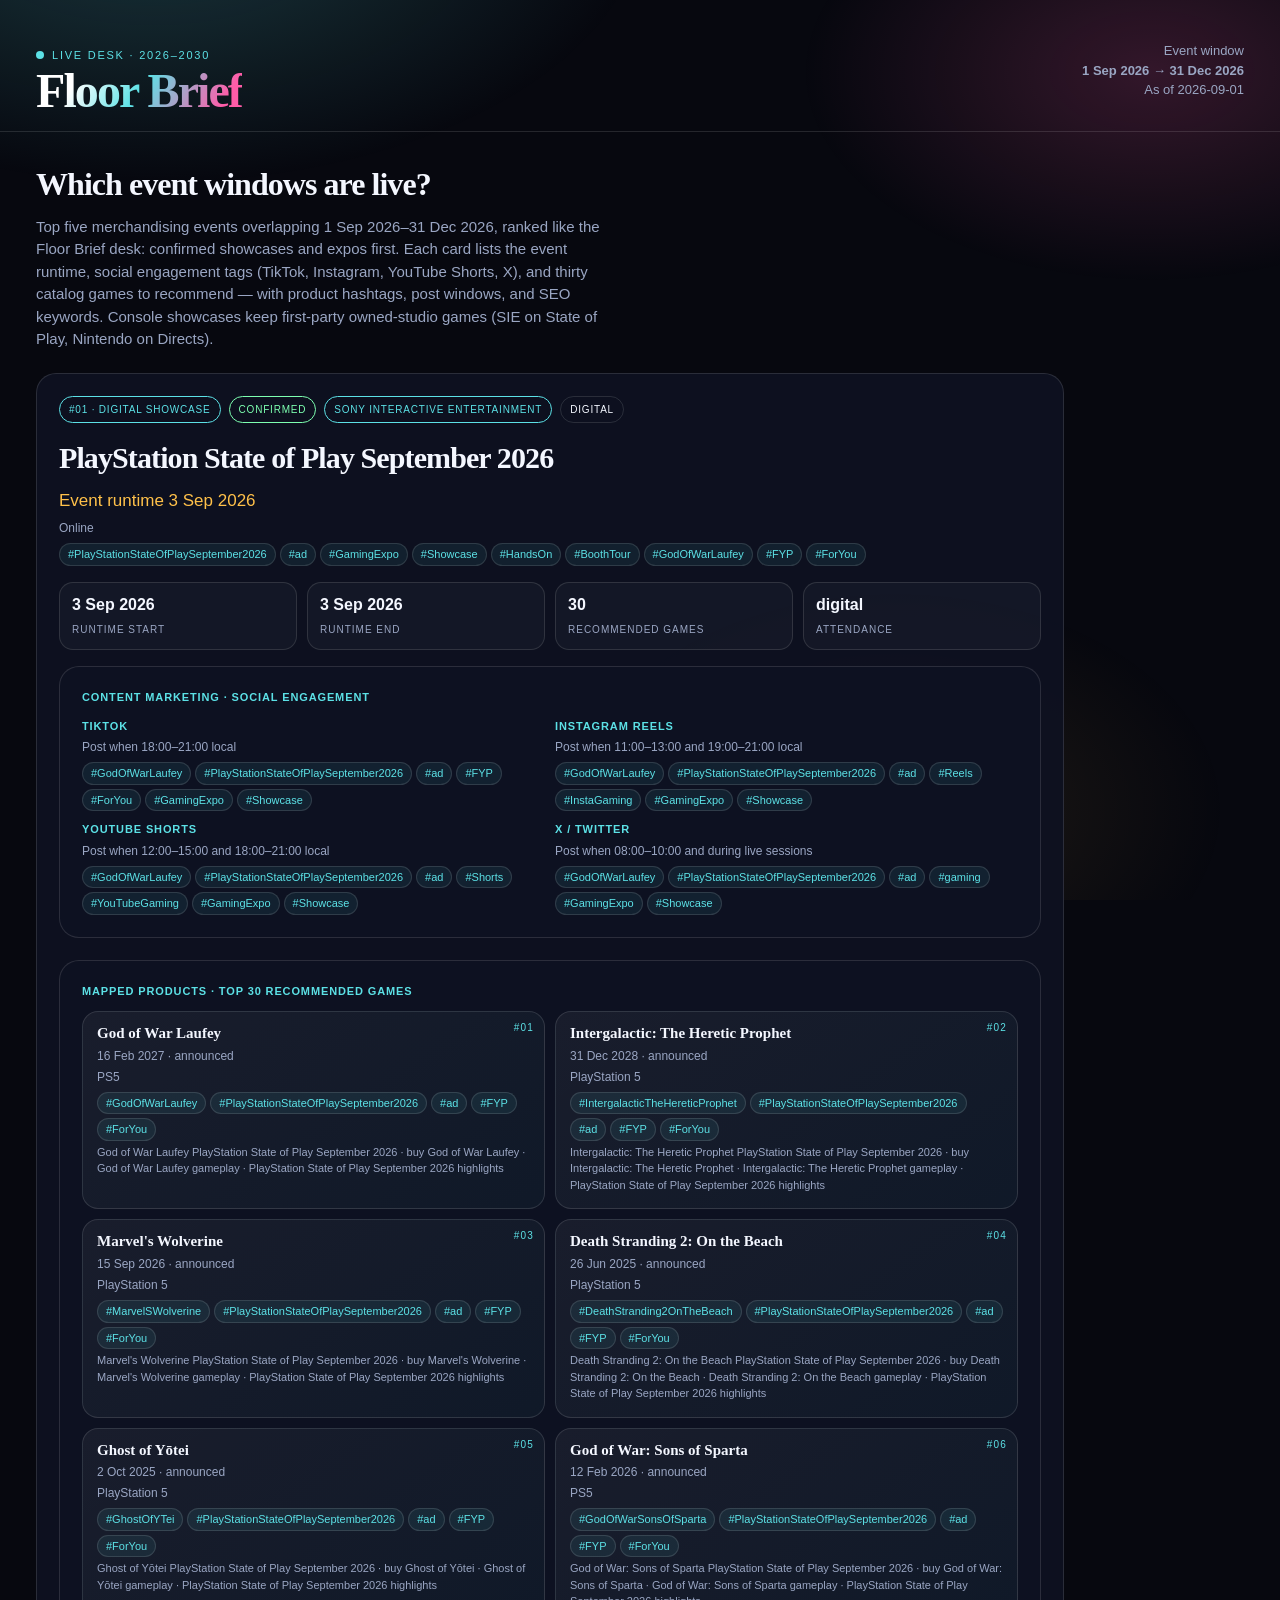
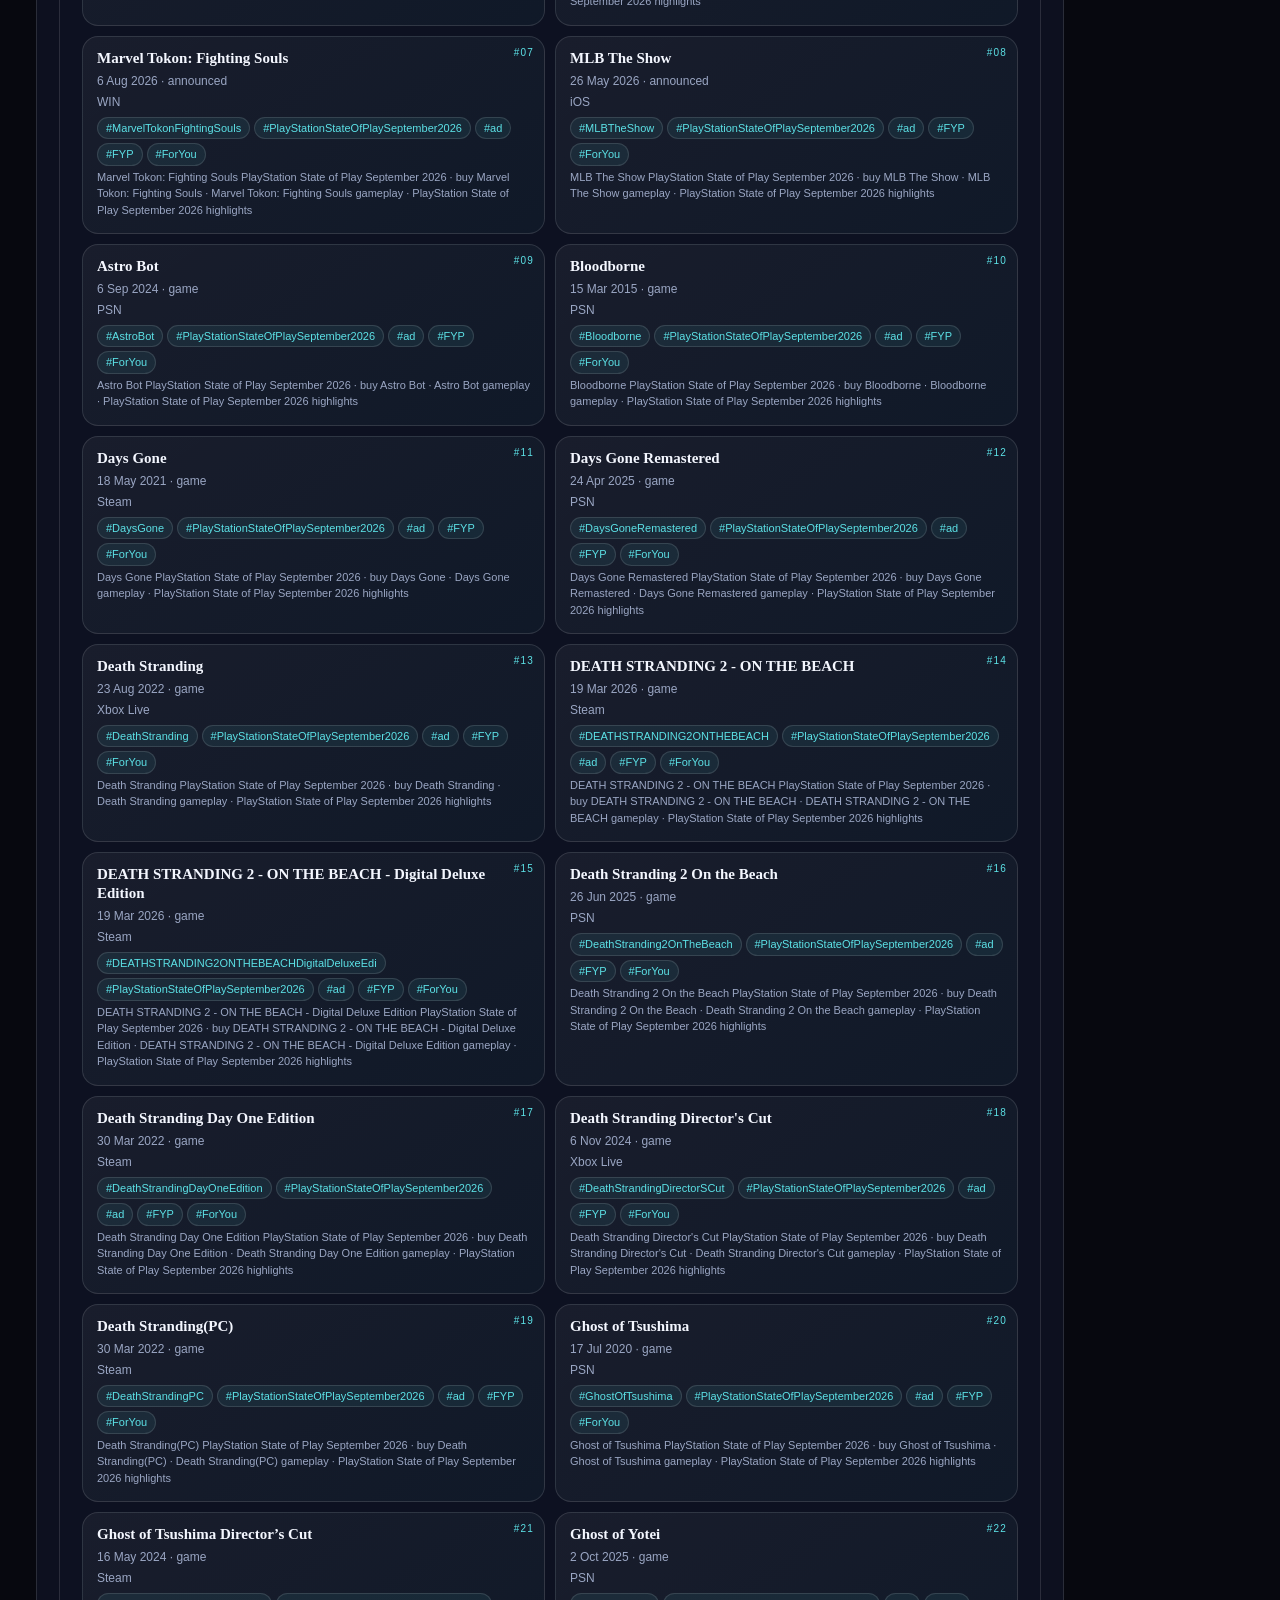
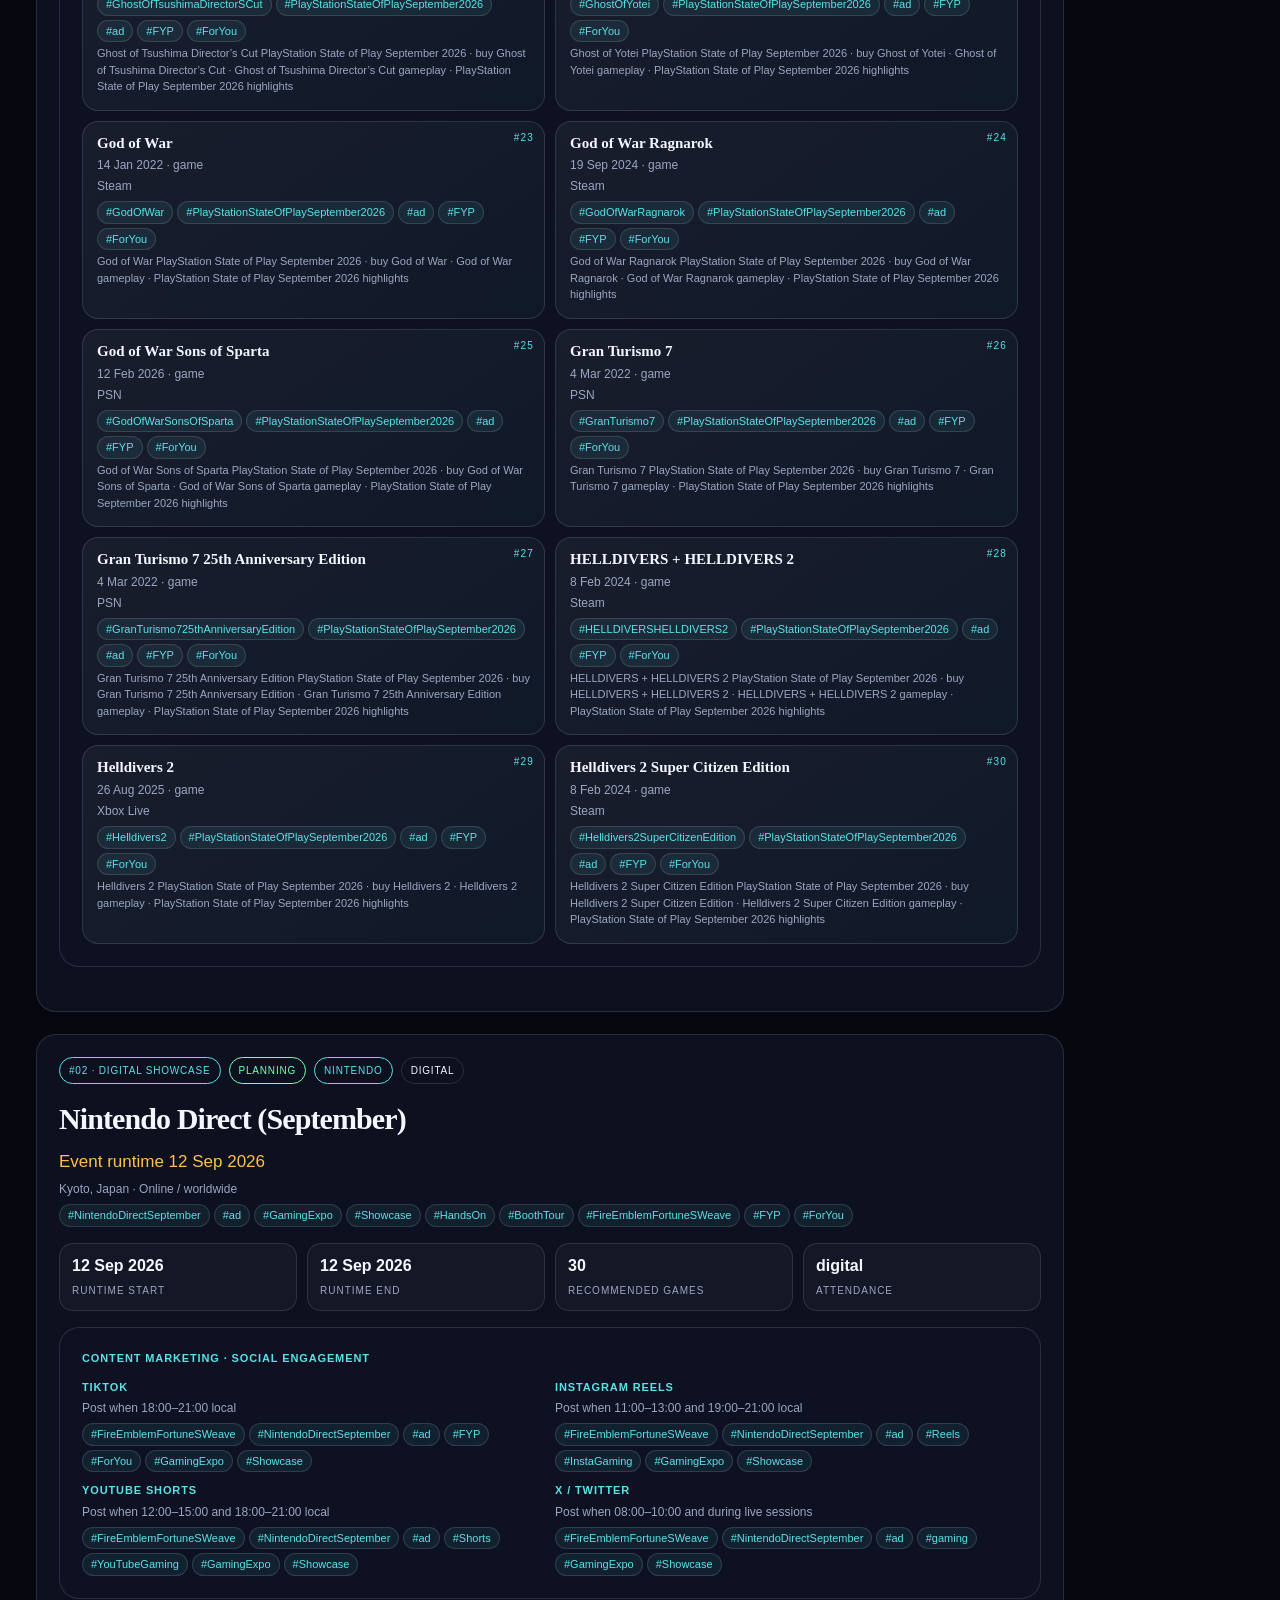
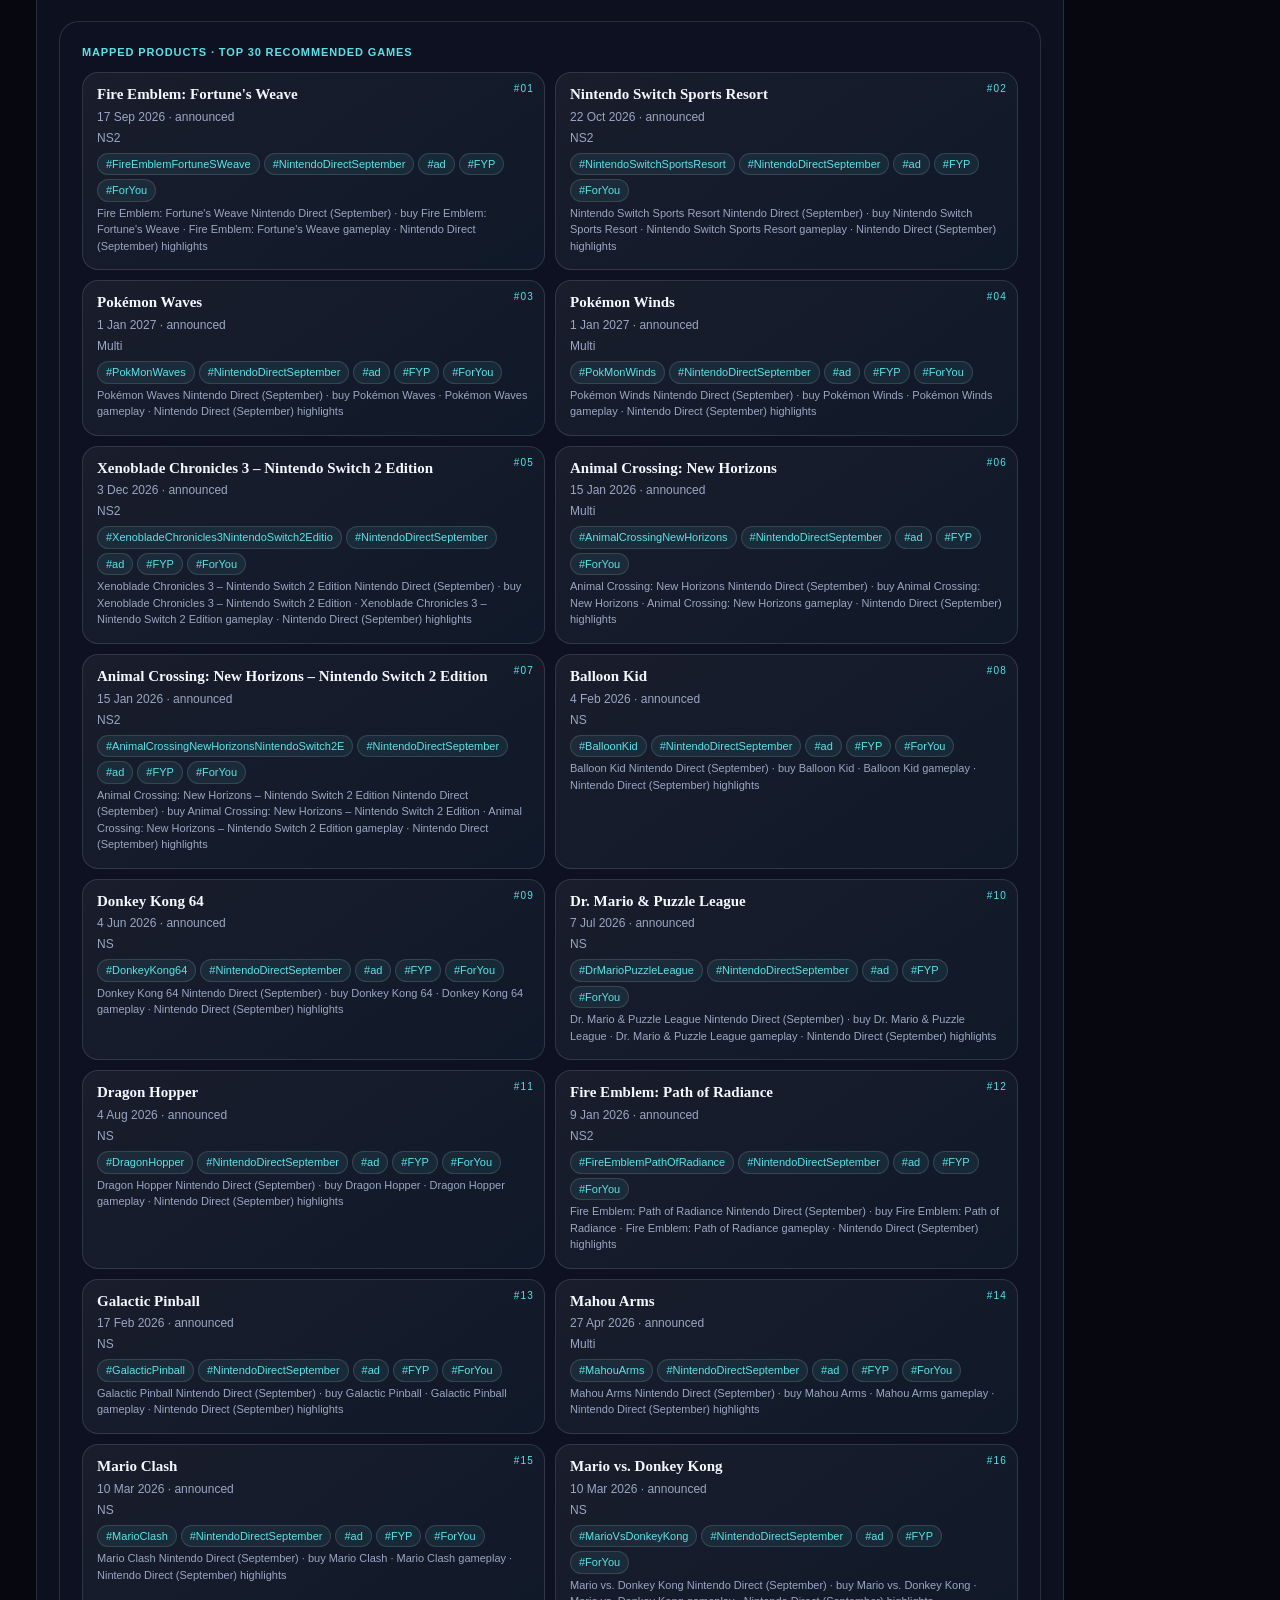
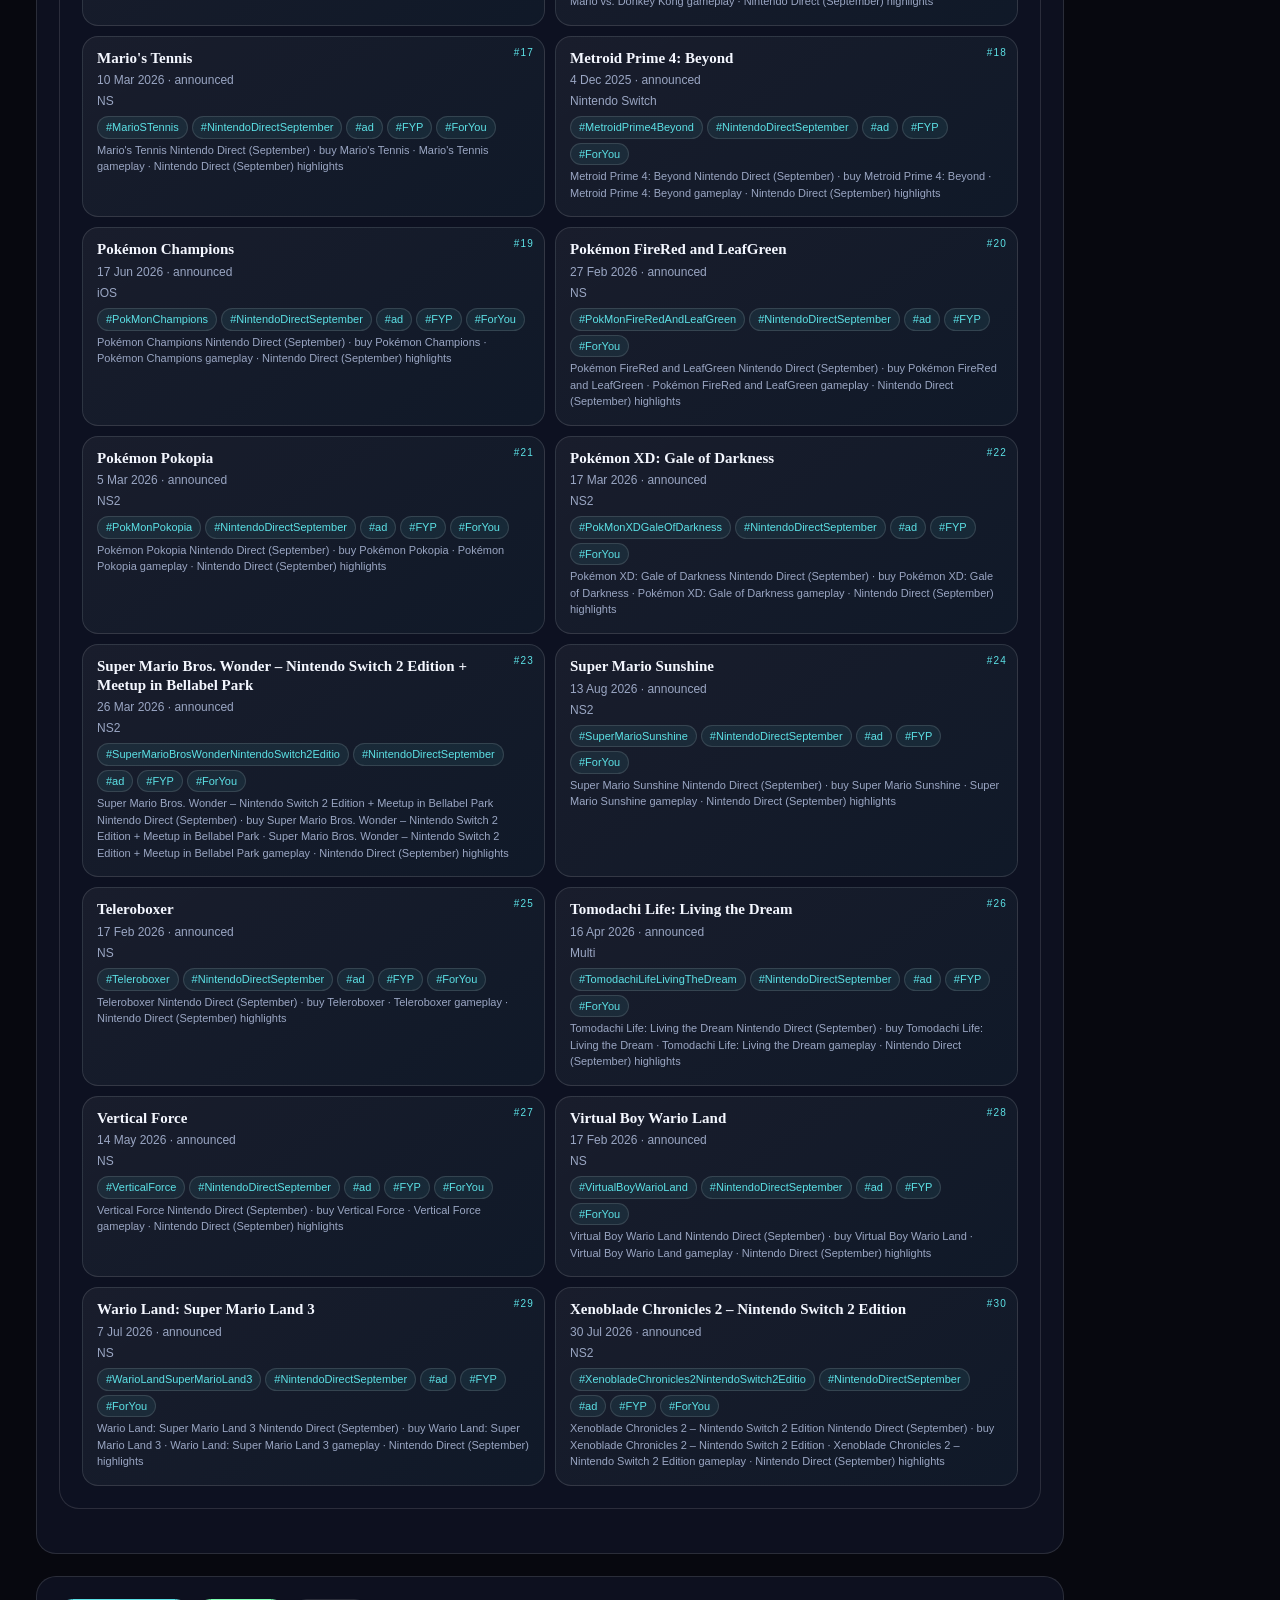
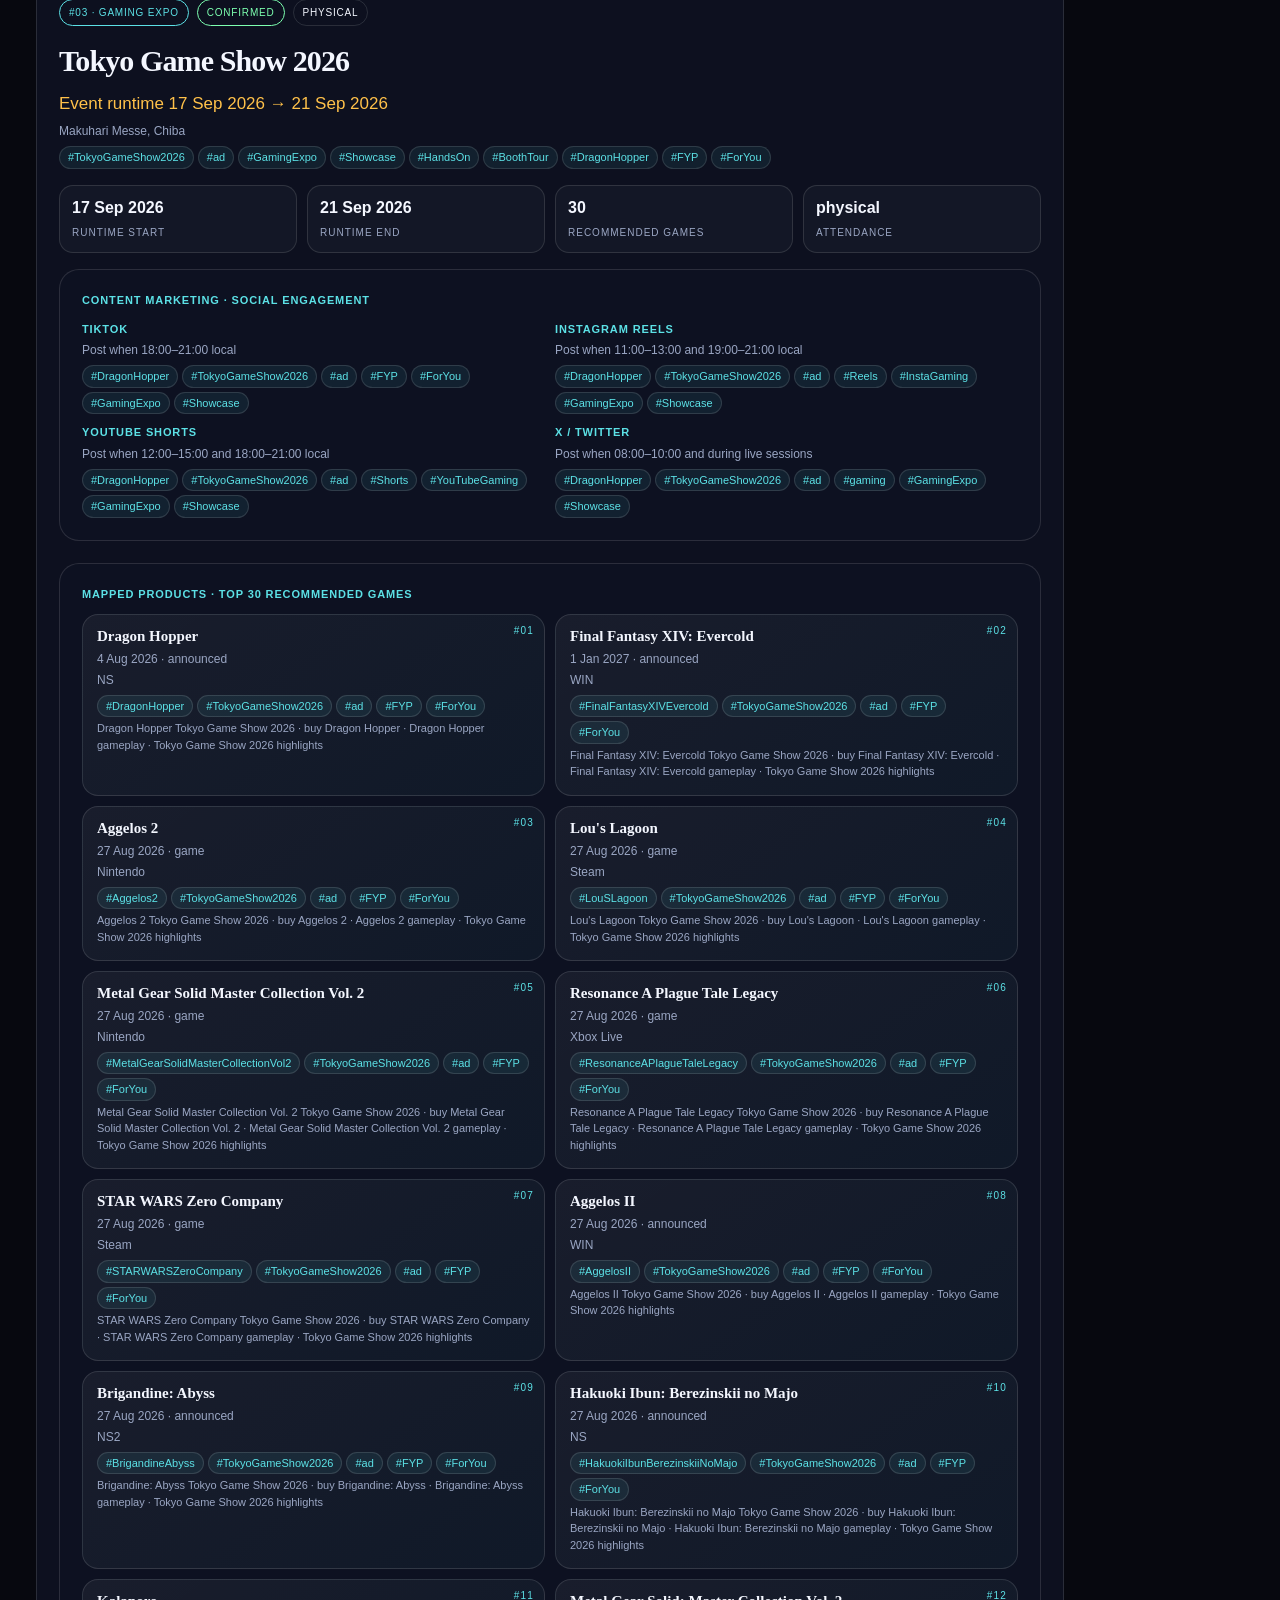
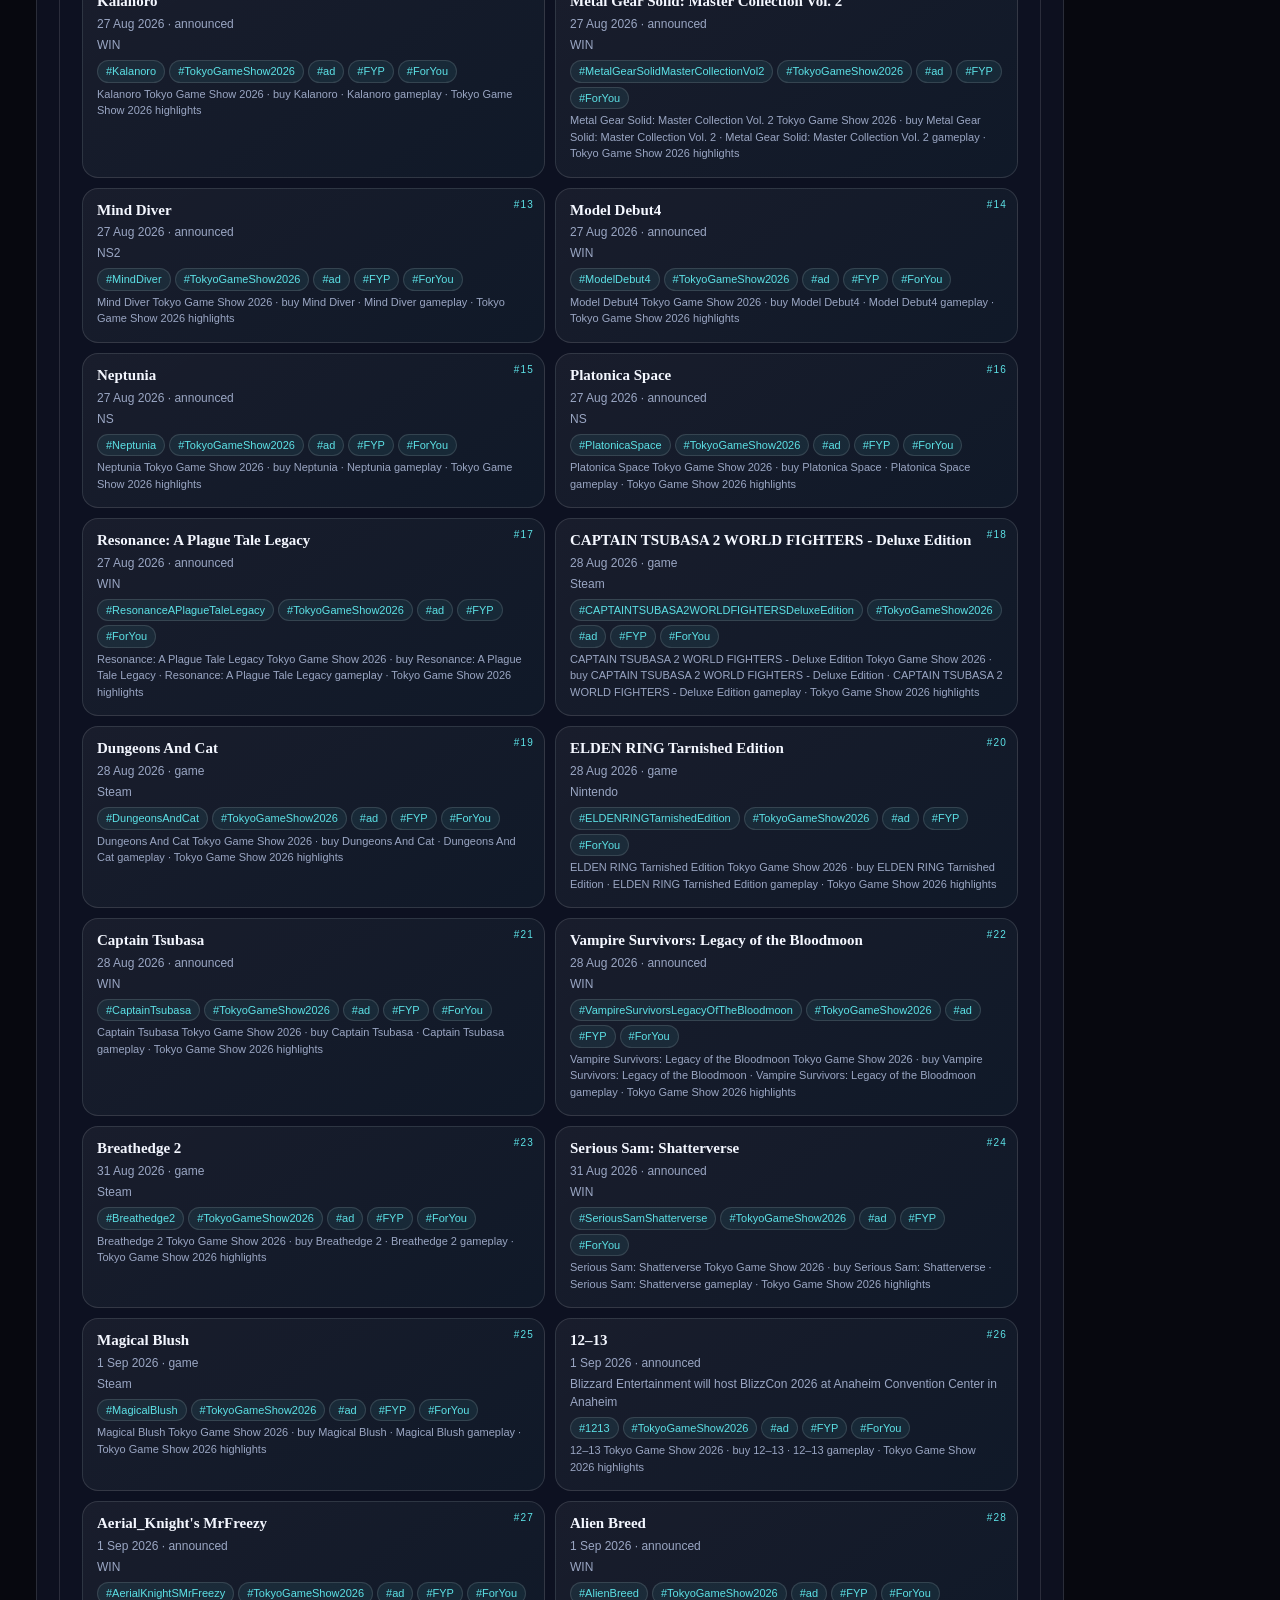
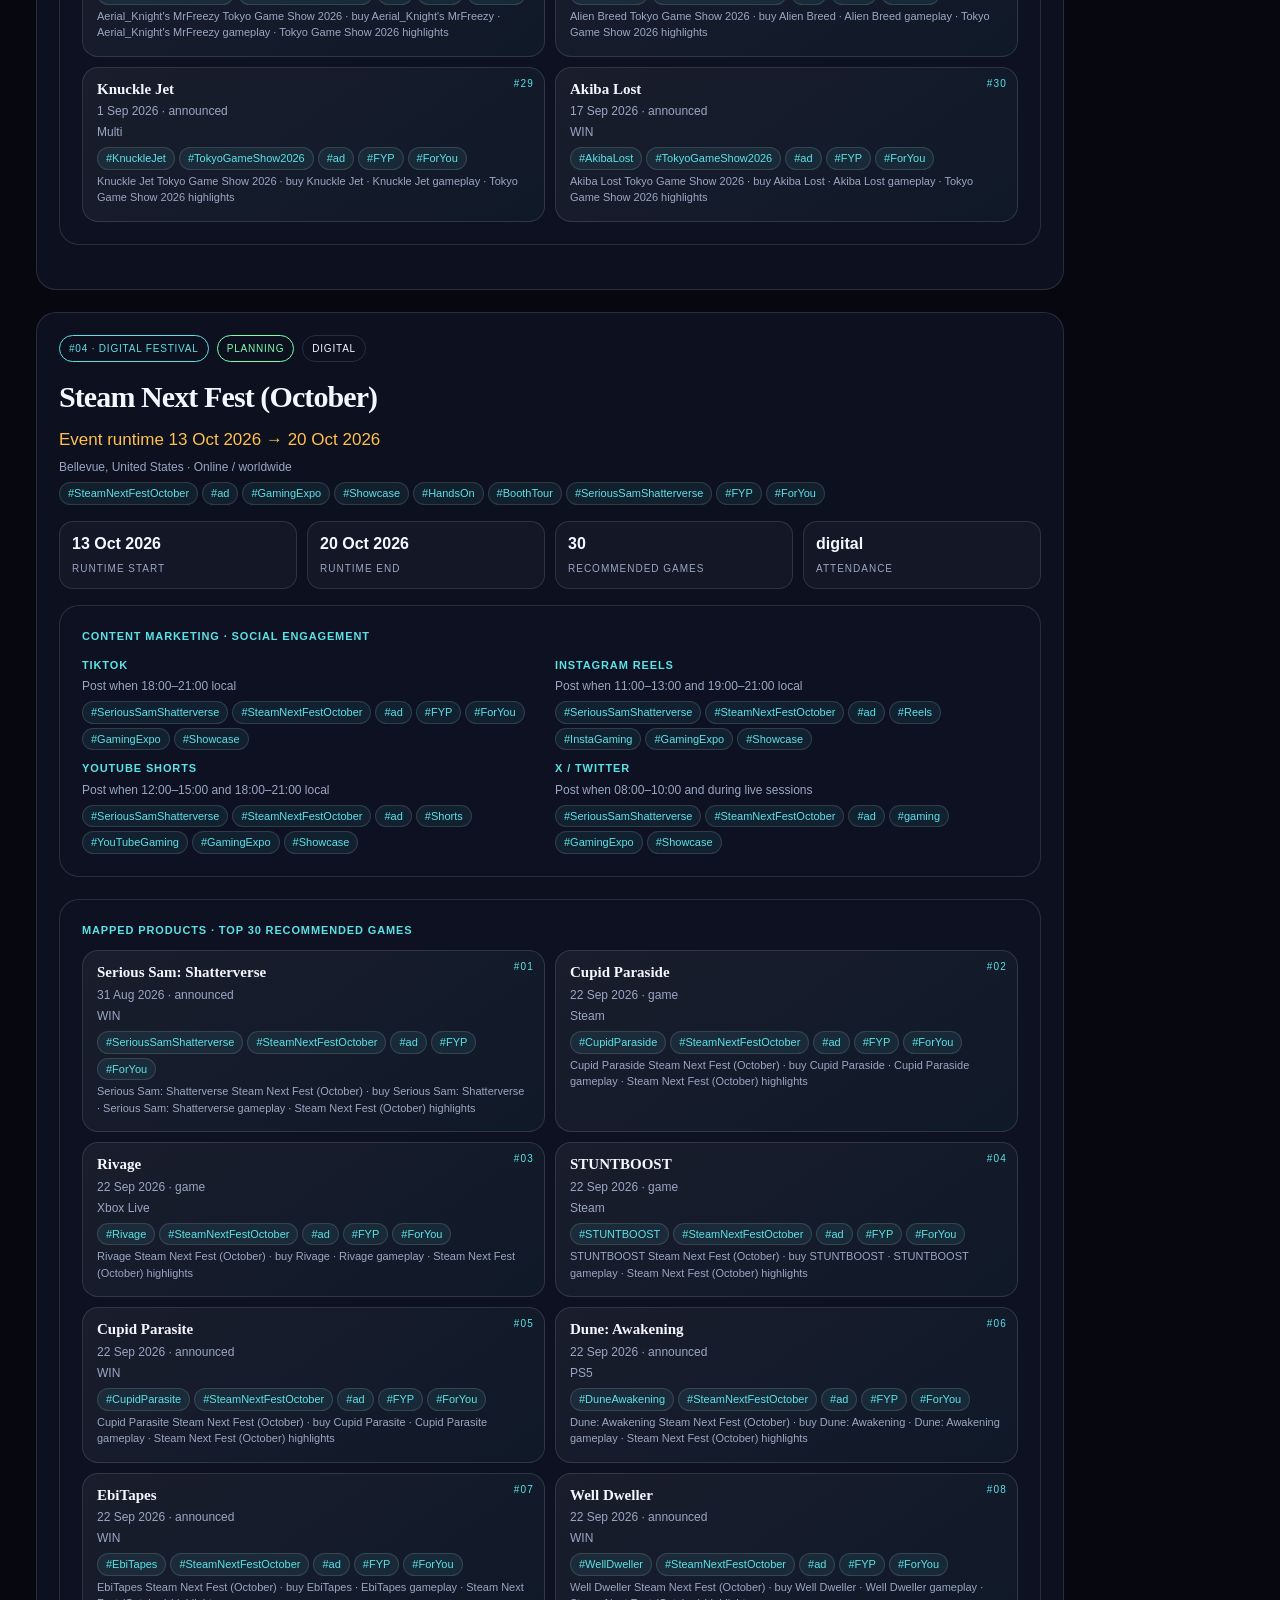
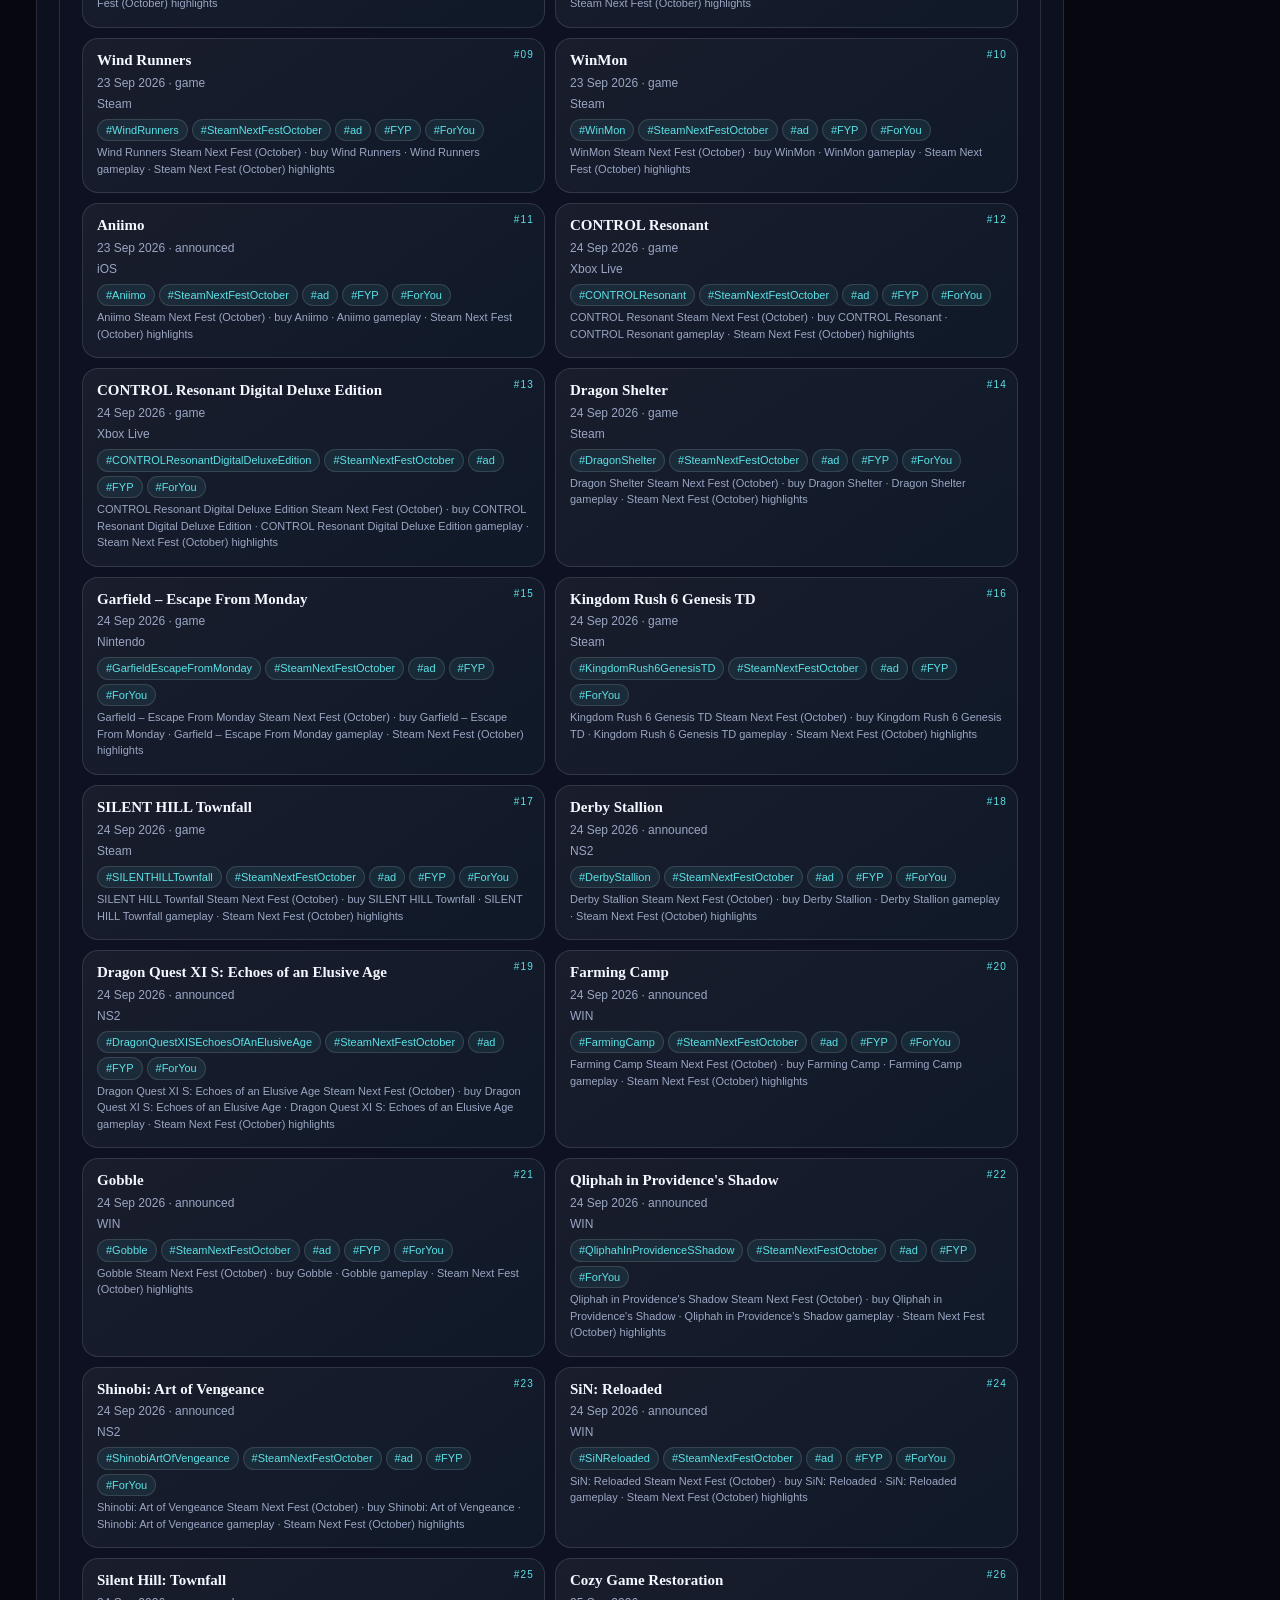
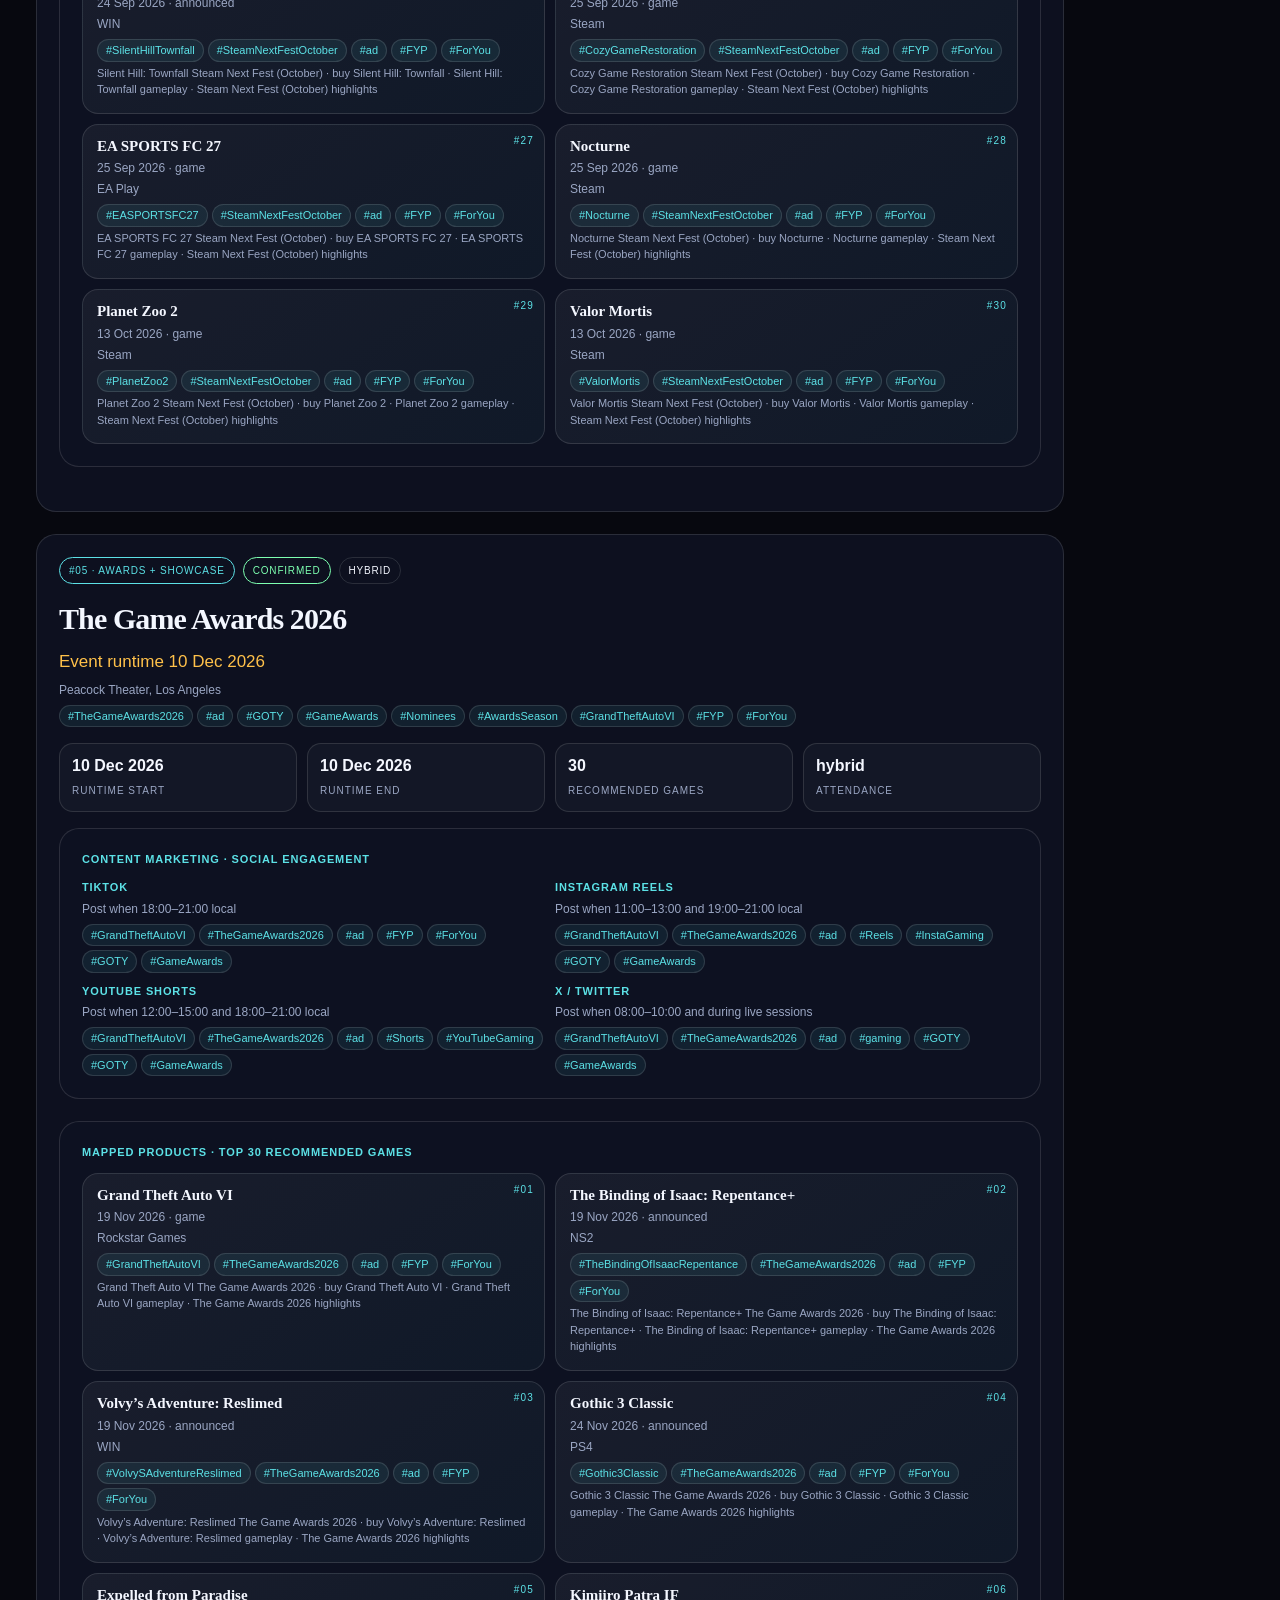
==== commit 3d801372: "Drop game and event images from the Sep–Dec 2026 PDF and DOCX briefs. Ship text-only layouts so the " ====
--- a/docs/FloorBrief_Sep-Dec_2026_Top_Events.html
+++ b/docs/FloorBrief_Sep-Dec_2026_Top_Events.html
@@ -3,12 +3,10 @@
 <head>
   <meta charset="utf-8"/>
   <title>Floor Brief · Sep–Dec 2026</title>
-  <link rel="preconnect" href="https://fonts.googleapis.com"/>
-  <link href="https://fonts.googleapis.com/css2?family=IBM+Plex+Sans:wght@400;500;600&family=Syne:wght@700;800&display=swap" rel="stylesheet"/>
   <style>
     :root { --bg:#07080F; --ink:#F4F7FF; --muted:#9AA6C3; --cyan:#5CE1E6; --magenta:#FF5CA8; --amber:#FFC14A; --card:#0E1222; --line:#2A3148; }
     * { box-sizing:border-box; }
-    html, body { margin:0; background:var(--bg); color:var(--ink); font:15px/1.5 "IBM Plex Sans", "Segoe UI", sans-serif; }
+    html, body { margin:0; background:var(--bg); color:var(--ink); font:15px/1.5 "Helvetica Neue", Helvetica, Arial, sans-serif; }
     body { -webkit-print-color-adjust:exact; print-color-adjust:exact; }
     .aurora { position:fixed; inset:0; pointer-events:none; background:
       radial-gradient(900px 500px at 12% -10%, rgba(92,225,230,.22), transparent 55%),
@@ -18,16 +16,15 @@
     .mast { display:flex; justify-content:space-between; align-items:flex-end; padding:28px 36px 18px; border-bottom:1px solid rgba(255,255,255,.12); }
     .kicker { margin:0; letter-spacing:.16em; text-transform:uppercase; font-size:11px; color:var(--cyan); display:flex; align-items:center; gap:8px; }
     .pulse-dot { width:8px; height:8px; border-radius:50%; background:var(--cyan); }
-    .mast h1 { margin:6px 0 0; font-family:Syne, Palatino, sans-serif; font-size:48px; letter-spacing:-.04em; line-height:.9;
+    .mast h1 { margin:6px 0 0; font-family:Palatino, "Palatino Linotype", Georgia, serif; font-size:48px; letter-spacing:-.04em; line-height:.9;
       background:linear-gradient(120deg,#fff 20%,var(--cyan) 50%,var(--magenta) 90%); -webkit-background-clip:text; background-clip:text; color:transparent; }
     .range { color:var(--muted); font-size:13px; text-align:right; }
     main { padding:28px 36px 48px; width:min(1100px,100%); }
-    .intro h2 { font-family:Syne, sans-serif; font-size:32px; margin:0 0 8px; letter-spacing:-.03em; }
+    .intro h2 { font-family:Palatino, "Palatino Linotype", Georgia, serif; font-size:32px; margin:0 0 8px; letter-spacing:-.03em; }
     .intro p { margin:0 0 22px; color:var(--muted); max-width:70ch; }
     .lede, .card { background:rgba(14,18,34,.86); border:1px solid rgba(255,255,255,.12); border-radius:20px; padding:22px; margin:0 0 22px; }
-    .lede-hero { display:grid; grid-template-columns:140px 1fr; gap:18px; align-items:start; }
-    .lede-cover { width:140px; height:180px; object-fit:cover; border-radius:14px; background:rgba(255,255,255,.06); }
-    .event-title { margin:0 0 8px; font-family:Syne, sans-serif; font-size:30px; letter-spacing:-.03em; }
+    .lede-hero { display:block; }
+    .event-title { margin:0 0 8px; font-family:Palatino, "Palatino Linotype", Georgia, serif; font-size:30px; letter-spacing:-.03em; }
     .action { font-size:17px; color:var(--amber); margin:0 0 6px; }
     .badge-row { display:flex; flex-wrap:wrap; gap:8px; margin:0 0 12px; }
     .badge { font-size:10px; letter-spacing:.08em; text-transform:uppercase; padding:5px 9px; border-radius:999px; border:1px solid rgba(255,255,255,.12); }
@@ -39,9 +36,8 @@
     .kpi span { color:var(--muted); font-size:10px; letter-spacing:.1em; text-transform:uppercase; }
     h4 { margin:0 0 12px; letter-spacing:.08em; text-transform:uppercase; font-size:11px; color:var(--cyan); }
     .media-grid { display:grid; grid-template-columns:repeat(2,minmax(0,1fr)); gap:10px; }
-    .media-tile { position:relative; padding:12px 12px 12px 70px; min-height:118px; border:1px solid rgba(255,255,255,.12); border-radius:16px; background:linear-gradient(145deg,rgba(255,255,255,.05),rgba(92,225,230,.04)); }
-    .media-tile img, .thumb-empty { position:absolute; left:12px; top:12px; width:44px; height:58px; object-fit:cover; border-radius:8px; background:rgba(255,255,255,.08); }
-    .media-tile h5 { margin:0 0 4px; font:700 15px/1.25 Syne, sans-serif; }
+    .media-tile { position:relative; padding:12px 14px; min-height:auto; border:1px solid rgba(255,255,255,.12); border-radius:16px; background:linear-gradient(145deg,rgba(255,255,255,.05),rgba(92,225,230,.04)); }
+    .media-tile h5 { margin:0 28px 4px 0; font:700 15px/1.25 Palatino, "Palatino Linotype", Georgia, serif; }
     .meta { margin:3px 0; color:var(--muted); font-size:12px; }
     .meta.seo { font-size:11px; }
     .rank { position:absolute; right:10px; top:8px; color:var(--cyan); font-size:10px; letter-spacing:.12em; }
@@ -74,7 +70,6 @@
     
         <article class="lede">
           <div class="lede-hero">
-            <img class="lede-cover" src="/media/artwork/placeholders/event-playstation-state-of-play-september-2026.svg" alt="">
             <div>
               <div class="badge-row">
                 <span class="badge on">#01 · Digital Showcase</span>
@@ -119,7 +114,6 @@
             <div class="media-grid">
             <article class="media-tile">
               <span class="rank">#01</span>
-              <img src="/media/artwork/placeholders/product-god-of-war-laufey.svg" alt="">
               <h5>God of War Laufey</h5>
               <p class="meta">16 Feb 2027 · announced</p>
               <p class="meta">PS5</p>
@@ -128,7 +122,6 @@
             </article>
             <article class="media-tile">
               <span class="rank">#02</span>
-              <img src="https://upload.wikimedia.org/wikipedia/en/5/53/Intergalactic_The_Heretic_Prophet_poster.png?utm_source=en.wikipedia.org&amp;utm_campaign=api&amp;utm_content=thumbnail_unscaled" alt="">
               <h5>Intergalactic: The Heretic Prophet</h5>
               <p class="meta">31 Dec 2028 · announced</p>
               <p class="meta">PlayStation 5</p>
@@ -137,7 +130,6 @@
             </article>
             <article class="media-tile">
               <span class="rank">#03</span>
-              <img src="https://upload.wikimedia.org/wikipedia/en/3/3d/Marvel%27s_Wolverine_cover_art.jpg?utm_source=en.wikipedia.org&amp;utm_campaign=api&amp;utm_content=thumbnail_unscaled" alt="">
               <h5>Marvel&#x27;s Wolverine</h5>
               <p class="meta">15 Sep 2026 · announced</p>
               <p class="meta">PlayStation 5</p>
@@ -146,7 +138,6 @@
             </article>
             <article class="media-tile">
               <span class="rank">#04</span>
-              <img src="https://upload.wikimedia.org/wikipedia/en/e/e0/Death_Stranding_2_Icon.jpg?utm_source=en.wikipedia.org&amp;utm_campaign=api&amp;utm_content=thumbnail_unscaled" alt="">
               <h5>Death Stranding 2: On the Beach</h5>
               <p class="meta">26 Jun 2025 · announced</p>
               <p class="meta">PlayStation 5</p>
@@ -155,7 +146,6 @@
             </article>
             <article class="media-tile">
               <span class="rank">#05</span>
-              <img src="https://upload.wikimedia.org/wikipedia/en/1/18/Ghost_of_Y%C5%8Dtei_cover_art.png?utm_source=en.wikipedia.org&amp;utm_campaign=api&amp;utm_content=thumbnail_unscaled" alt="">
               <h5>Ghost of Yōtei</h5>
               <p class="meta">2 Oct 2025 · announced</p>
               <p class="meta">PlayStation 5</p>
@@ -164,7 +154,6 @@
             </article>
             <article class="media-tile">
               <span class="rank">#06</span>
-              <img src="https://upload.wikimedia.org/wikipedia/en/thumb/f/fd/God_of_War_Sons_of_Sparta.webp/330px-God_of_War_Sons_of_Sparta.webp.png?utm_source=en.wikipedia.org&amp;utm_campaign=api&amp;utm_content=thumbnail" alt="">
               <h5>God of War: Sons of Sparta</h5>
               <p class="meta">12 Feb 2026 · announced</p>
               <p class="meta">PS5</p>
@@ -173,7 +162,6 @@
             </article>
             <article class="media-tile">
               <span class="rank">#07</span>
-              <img src="https://upload.wikimedia.org/wikipedia/en/8/8e/MarvelTokonFinal.jpg?utm_source=en.wikipedia.org&amp;utm_campaign=api&amp;utm_content=thumbnail_unscaled" alt="">
               <h5>Marvel Tokon: Fighting Souls</h5>
               <p class="meta">6 Aug 2026 · announced</p>
               <p class="meta">WIN</p>
@@ -182,7 +170,6 @@
             </article>
             <article class="media-tile">
               <span class="rank">#08</span>
-              <img src="/media/artwork/placeholders/product-mlb-the-show.svg" alt="">
               <h5>MLB The Show</h5>
               <p class="meta">26 May 2026 · announced</p>
               <p class="meta">iOS</p>
@@ -191,7 +178,6 @@
             </article>
             <article class="media-tile">
               <span class="rank">#09</span>
-              <img src="/media/artwork/placeholders/product-astro-bot.svg" alt="">
               <h5>Astro Bot</h5>
               <p class="meta">6 Sep 2024 · game</p>
               <p class="meta">PSN</p>
@@ -200,7 +186,6 @@
             </article>
             <article class="media-tile">
               <span class="rank">#10</span>
-              <img src="/media/artwork/placeholders/product-bloodborne.svg" alt="">
               <h5>Bloodborne</h5>
               <p class="meta">15 Mar 2015 · game</p>
               <p class="meta">PSN</p>
@@ -209,7 +194,6 @@
             </article>
             <article class="media-tile">
               <span class="rank">#11</span>
-              <img src="/media/artwork/placeholders/product-days-gone.svg" alt="">
               <h5>Days Gone</h5>
               <p class="meta">18 May 2021 · game</p>
               <p class="meta">Steam</p>
@@ -218,7 +202,6 @@
             </article>
             <article class="media-tile">
               <span class="rank">#12</span>
-              <img src="/media/artwork/placeholders/product-days-gone-remastered.svg" alt="">
               <h5>Days Gone Remastered</h5>
               <p class="meta">24 Apr 2025 · game</p>
               <p class="meta">PSN</p>
@@ -227,7 +210,6 @@
             </article>
             <article class="media-tile">
               <span class="rank">#13</span>
-              <img src="/media/artwork/placeholders/product-death-stranding.svg" alt="">
               <h5>Death Stranding</h5>
               <p class="meta">23 Aug 2022 · game</p>
               <p class="meta">Xbox Live</p>
@@ -236,7 +218,6 @@
             </article>
             <article class="media-tile">
               <span class="rank">#14</span>
-              <img src="/media/artwork/placeholders/product-death-stranding-2---on-the-beach.svg" alt="">
               <h5>DEATH STRANDING 2 - ON THE BEACH</h5>
               <p class="meta">19 Mar 2026 · game</p>
               <p class="meta">Steam</p>
@@ -245,7 +226,6 @@
             </article>
             <article class="media-tile">
               <span class="rank">#15</span>
-              <img src="/media/artwork/placeholders/product-death-stranding-2---on-the-beach---digital-deluxe-edition.svg" alt="">
               <h5>DEATH STRANDING 2 - ON THE BEACH - Digital Deluxe Edition</h5>
               <p class="meta">19 Mar 2026 · game</p>
               <p class="meta">Steam</p>
@@ -254,7 +234,6 @@
             </article>
             <article class="media-tile">
               <span class="rank">#16</span>
-              <img src="https://upload.wikimedia.org/wikipedia/en/e/e0/Death_Stranding_2_Icon.jpg?utm_source=en.wikipedia.org&amp;utm_campaign=api&amp;utm_content=thumbnail_unscaled" alt="">
               <h5>Death Stranding 2 On the Beach</h5>
               <p class="meta">26 Jun 2025 · game</p>
               <p class="meta">PSN</p>
@@ -263,7 +242,6 @@
             </article>
             <article class="media-tile">
               <span class="rank">#17</span>
-              <img src="/media/artwork/placeholders/product-death-stranding-day-one-edition.svg" alt="">
               <h5>Death Stranding Day One Edition</h5>
               <p class="meta">30 Mar 2022 · game</p>
               <p class="meta">Steam</p>
@@ -272,7 +250,6 @@
             </article>
             <article class="media-tile">
               <span class="rank">#18</span>
-              <img src="/media/artwork/placeholders/product-death-stranding-directors-cut.svg" alt="">
               <h5>Death Stranding Director&#x27;s Cut</h5>
               <p class="meta">6 Nov 2024 · game</p>
               <p class="meta">Xbox Live</p>
@@ -281,7 +258,6 @@
             </article>
             <article class="media-tile">
               <span class="rank">#19</span>
-              <img src="/media/artwork/placeholders/product-death-strandingpc.svg" alt="">
               <h5>Death Stranding(PC)</h5>
               <p class="meta">30 Mar 2022 · game</p>
               <p class="meta">Steam</p>
@@ -290,7 +266,6 @@
             </article>
             <article class="media-tile">
               <span class="rank">#20</span>
-              <img src="/media/artwork/placeholders/product-ghost-of-tsushima.svg" alt="">
               <h5>Ghost of Tsushima</h5>
               <p class="meta">17 Jul 2020 · game</p>
               <p class="meta">PSN</p>
@@ -299,7 +274,6 @@
             </article>
             <article class="media-tile">
               <span class="rank">#21</span>
-              <img src="https://upload.wikimedia.org/wikipedia/en/b/b6/Ghost_of_Tsushima.jpg?utm_source=en.wikipedia.org&amp;utm_campaign=api&amp;utm_content=thumbnail_unscaled" alt="">
               <h5>Ghost of Tsushima Director’s Cut</h5>
               <p class="meta">16 May 2024 · game</p>
               <p class="meta">Steam</p>
@@ -308,7 +282,6 @@
             </article>
             <article class="media-tile">
               <span class="rank">#22</span>
-              <img src="/media/artwork/placeholders/product-ghost-of-yotei.svg" alt="">
               <h5>Ghost of Yotei</h5>
               <p class="meta">2 Oct 2025 · game</p>
               <p class="meta">PSN</p>
@@ -317,7 +290,6 @@
             </article>
             <article class="media-tile">
               <span class="rank">#23</span>
-              <img src="/media/artwork/placeholders/product-god-of-war.svg" alt="">
               <h5>God of War</h5>
               <p class="meta">14 Jan 2022 · game</p>
               <p class="meta">Steam</p>
@@ -326,7 +298,6 @@
             </article>
             <article class="media-tile">
               <span class="rank">#24</span>
-              <img src="/media/artwork/placeholders/product-god-of-war-ragnarok.svg" alt="">
               <h5>God of War Ragnarok</h5>
               <p class="meta">19 Sep 2024 · game</p>
               <p class="meta">Steam</p>
@@ -335,7 +306,6 @@
             </article>
             <article class="media-tile">
               <span class="rank">#25</span>
-              <img src="https://upload.wikimedia.org/wikipedia/en/thumb/f/fd/God_of_War_Sons_of_Sparta.webp/330px-God_of_War_Sons_of_Sparta.webp.png?utm_source=en.wikipedia.org&amp;utm_campaign=api&amp;utm_content=thumbnail" alt="">
               <h5>God of War Sons of Sparta</h5>
               <p class="meta">12 Feb 2026 · game</p>
               <p class="meta">PSN</p>
@@ -344,7 +314,6 @@
             </article>
             <article class="media-tile">
               <span class="rank">#26</span>
-              <img src="/media/artwork/placeholders/product-gran-turismo-7.svg" alt="">
               <h5>Gran Turismo 7</h5>
               <p class="meta">4 Mar 2022 · game</p>
               <p class="meta">PSN</p>
@@ -353,7 +322,6 @@
             </article>
             <article class="media-tile">
               <span class="rank">#27</span>
-              <img src="/media/artwork/placeholders/product-gran-turismo-7-25th-anniversary-edition.svg" alt="">
               <h5>Gran Turismo 7 25th Anniversary Edition</h5>
               <p class="meta">4 Mar 2022 · game</p>
               <p class="meta">PSN</p>
@@ -362,7 +330,6 @@
             </article>
             <article class="media-tile">
               <span class="rank">#28</span>
-              <img src="/media/artwork/placeholders/product-helldivers-helldivers-2.svg" alt="">
               <h5>HELLDIVERS + HELLDIVERS 2</h5>
               <p class="meta">8 Feb 2024 · game</p>
               <p class="meta">Steam</p>
@@ -371,7 +338,6 @@
             </article>
             <article class="media-tile">
               <span class="rank">#29</span>
-              <img src="https://upload.wikimedia.org/wikipedia/en/a/ab/Helldivers%E2%84%A2_2_Machinery_of_Oppression_Poster.webp?utm_source=en.wikipedia.org&amp;utm_campaign=api&amp;utm_content=thumbnail_unscaled" alt="">
               <h5>Helldivers 2</h5>
               <p class="meta">26 Aug 2025 · game</p>
               <p class="meta">Xbox Live</p>
@@ -380,7 +346,6 @@
             </article>
             <article class="media-tile">
               <span class="rank">#30</span>
-              <img src="/media/artwork/placeholders/product-helldivers-2-super-citizen-edition.svg" alt="">
               <h5>Helldivers 2 Super Citizen Edition</h5>
               <p class="meta">8 Feb 2024 · game</p>
               <p class="meta">Steam</p>
@@ -391,7 +356,6 @@
         </article>
         <article class="lede">
           <div class="lede-hero">
-            <img class="lede-cover" src="/media/artwork/placeholders/event-nintendo-direct-september.svg" alt="">
             <div>
               <div class="badge-row">
                 <span class="badge on">#02 · Digital Showcase</span>
@@ -436,7 +400,6 @@
             <div class="media-grid">
             <article class="media-tile">
               <span class="rank">#01</span>
-              <img src="https://upload.wikimedia.org/wikipedia/en/thumb/a/af/Fire_Emblem_Fortune%27s_Weave_cover.jpg/330px-Fire_Emblem_Fortune%27s_Weave_cover.jpg?utm_source=en.wikipedia.org&amp;utm_campaign=api&amp;utm_content=thumbnail" alt="">
               <h5>Fire Emblem: Fortune&#x27;s Weave</h5>
               <p class="meta">17 Sep 2026 · announced</p>
               <p class="meta">NS2</p>
@@ -445,7 +408,6 @@
             </article>
             <article class="media-tile">
               <span class="rank">#02</span>
-              <img src="/media/artwork/placeholders/product-nintendo-switch-sports-resort.svg" alt="">
               <h5>Nintendo Switch Sports Resort</h5>
               <p class="meta">22 Oct 2026 · announced</p>
               <p class="meta">NS2</p>
@@ -454,7 +416,6 @@
             </article>
             <article class="media-tile">
               <span class="rank">#03</span>
-              <img src="/media/artwork/placeholders/product-pokémon-waves.svg" alt="">
               <h5>Pokémon Waves</h5>
               <p class="meta">1 Jan 2027 · announced</p>
               <p class="meta">Multi</p>
@@ -463,7 +424,6 @@
             </article>
             <article class="media-tile">
               <span class="rank">#04</span>
-              <img src="/media/artwork/placeholders/product-pokémon-winds.svg" alt="">
               <h5>Pokémon Winds</h5>
               <p class="meta">1 Jan 2027 · announced</p>
               <p class="meta">Multi</p>
@@ -472,7 +432,6 @@
             </article>
             <article class="media-tile">
               <span class="rank">#05</span>
-              <img src="/media/artwork/placeholders/product-xenoblade-chronicles-3-nintendo-switch-2-edition.svg" alt="">
               <h5>Xenoblade Chronicles 3 – Nintendo Switch 2 Edition</h5>
               <p class="meta">3 Dec 2026 · announced</p>
               <p class="meta">NS2</p>
@@ -481,7 +440,6 @@
             </article>
             <article class="media-tile">
               <span class="rank">#06</span>
-              <img src="https://upload.wikimedia.org/wikipedia/en/1/1f/Animal_Crossing_New_Horizons.jpg?utm_source=en.wikipedia.org&amp;utm_campaign=api&amp;utm_content=thumbnail_unscaled" alt="">
               <h5>Animal Crossing: New Horizons</h5>
               <p class="meta">15 Jan 2026 · announced</p>
               <p class="meta">Multi</p>
@@ -490,7 +448,6 @@
             </article>
             <article class="media-tile">
               <span class="rank">#07</span>
-              <img src="https://upload.wikimedia.org/wikipedia/en/1/1f/Animal_Crossing_New_Horizons.jpg?utm_source=en.wikipedia.org&amp;utm_campaign=api&amp;utm_content=thumbnail_unscaled" alt="">
               <h5>Animal Crossing: New Horizons – Nintendo Switch 2 Edition</h5>
               <p class="meta">15 Jan 2026 · announced</p>
               <p class="meta">NS2</p>
@@ -499,7 +456,6 @@
             </article>
             <article class="media-tile">
               <span class="rank">#08</span>
-              <img src="https://upload.wikimedia.org/wikipedia/en/0/08/Balloon-kid.jpg?utm_source=en.wikipedia.org&amp;utm_campaign=api&amp;utm_content=thumbnail_unscaled" alt="">
               <h5>Balloon Kid</h5>
               <p class="meta">4 Feb 2026 · announced</p>
               <p class="meta">NS</p>
@@ -508,7 +464,6 @@
             </article>
             <article class="media-tile">
               <span class="rank">#09</span>
-              <img src="https://upload.wikimedia.org/wikipedia/en/thumb/a/ae/DonkeyKong64CoverArt.jpg/330px-DonkeyKong64CoverArt.jpg?utm_source=en.wikipedia.org&amp;utm_campaign=api&amp;utm_content=thumbnail" alt="">
               <h5>Donkey Kong 64</h5>
               <p class="meta">4 Jun 2026 · announced</p>
               <p class="meta">NS</p>
@@ -517,7 +472,6 @@
             </article>
             <article class="media-tile">
               <span class="rank">#10</span>
-              <img src="/media/artwork/placeholders/product-dr-mario-puzzle-league.svg" alt="">
               <h5>Dr. Mario &amp; Puzzle League</h5>
               <p class="meta">7 Jul 2026 · announced</p>
               <p class="meta">NS</p>
@@ -526,7 +480,6 @@
             </article>
             <article class="media-tile">
               <span class="rank">#11</span>
-              <img src="https://upload.wikimedia.org/wikipedia/en/2/2c/Virtual_Boy_Dragon_Hopper_cover_art.jpg?utm_source=en.wikipedia.org&amp;utm_campaign=api&amp;utm_content=thumbnail_unscaled" alt="">
               <h5>Dragon Hopper</h5>
               <p class="meta">4 Aug 2026 · announced</p>
               <p class="meta">NS</p>
@@ -535,7 +488,6 @@
             </article>
             <article class="media-tile">
               <span class="rank">#12</span>
-              <img src="https://upload.wikimedia.org/wikipedia/en/a/a5/Fire_Emblem_PoR_Boxart.JPG?utm_source=en.wikipedia.org&amp;utm_campaign=api&amp;utm_content=thumbnail_unscaled" alt="">
               <h5>Fire Emblem: Path of Radiance</h5>
               <p class="meta">9 Jan 2026 · announced</p>
               <p class="meta">NS2</p>
@@ -544,7 +496,6 @@
             </article>
             <article class="media-tile">
               <span class="rank">#13</span>
-              <img src="/media/artwork/placeholders/product-galactic-pinball.svg" alt="">
               <h5>Galactic Pinball</h5>
               <p class="meta">17 Feb 2026 · announced</p>
               <p class="meta">NS</p>
@@ -553,7 +504,6 @@
             </article>
             <article class="media-tile">
               <span class="rank">#14</span>
-              <img src="/media/artwork/placeholders/product-mahou-arms.svg" alt="">
               <h5>Mahou Arms</h5>
               <p class="meta">27 Apr 2026 · announced</p>
               <p class="meta">Multi</p>
@@ -562,7 +512,6 @@
             </article>
             <article class="media-tile">
               <span class="rank">#15</span>
-              <img src="https://upload.wikimedia.org/wikipedia/en/b/b8/Mario_Clash_-_Nintendo_Virtual_Boy_box_art.png?utm_source=en.wikipedia.org&amp;utm_campaign=api&amp;utm_content=thumbnail_unscaled" alt="">
               <h5>Mario Clash</h5>
               <p class="meta">10 Mar 2026 · announced</p>
               <p class="meta">NS</p>
@@ -571,7 +520,6 @@
             </article>
             <article class="media-tile">
               <span class="rank">#16</span>
-              <img src="https://upload.wikimedia.org/wikipedia/en/7/71/Mario_vs._Donkey_Kong_Coverart.png?utm_source=en.wikipedia.org&amp;utm_campaign=api&amp;utm_content=thumbnail_unscaled" alt="">
               <h5>Mario vs. Donkey Kong</h5>
               <p class="meta">10 Mar 2026 · announced</p>
               <p class="meta">NS</p>
@@ -580,7 +528,6 @@
             </article>
             <article class="media-tile">
               <span class="rank">#17</span>
-              <img src="https://upload.wikimedia.org/wikipedia/en/e/e9/Mario%27s_Tennis.jpg?utm_source=en.wikipedia.org&amp;utm_campaign=api&amp;utm_content=thumbnail_unscaled" alt="">
               <h5>Mario&#x27;s Tennis</h5>
               <p class="meta">10 Mar 2026 · announced</p>
               <p class="meta">NS</p>
@@ -589,7 +536,6 @@
             </article>
             <article class="media-tile">
               <span class="rank">#18</span>
-              <img src="https://upload.wikimedia.org/wikipedia/en/4/48/Metroid_Prime_4_Beyond_cover_art.png?utm_source=en.wikipedia.org&amp;utm_campaign=api&amp;utm_content=thumbnail_unscaled" alt="">
               <h5>Metroid Prime 4: Beyond</h5>
               <p class="meta">4 Dec 2025 · announced</p>
               <p class="meta">Nintendo Switch</p>
@@ -598,7 +544,6 @@
             </article>
             <article class="media-tile">
               <span class="rank">#19</span>
-              <img src="/media/artwork/placeholders/product-pokémon-champions.svg" alt="">
               <h5>Pokémon Champions</h5>
               <p class="meta">17 Jun 2026 · announced</p>
               <p class="meta">iOS</p>
@@ -607,7 +552,6 @@
             </article>
             <article class="media-tile">
               <span class="rank">#20</span>
-              <img src="/media/artwork/placeholders/product-pokémon-firered-and-leafgreen.svg" alt="">
               <h5>Pokémon FireRed and LeafGreen</h5>
               <p class="meta">27 Feb 2026 · announced</p>
               <p class="meta">NS</p>
@@ -616,7 +560,6 @@
             </article>
             <article class="media-tile">
               <span class="rank">#21</span>
-              <img src="https://upload.wikimedia.org/wikipedia/en/6/6a/Pok%C3%A9mon_Pokopia_box_art.png?utm_source=en.wikipedia.org&amp;utm_campaign=api&amp;utm_content=thumbnail_unscaled" alt="">
               <h5>Pokémon Pokopia</h5>
               <p class="meta">5 Mar 2026 · announced</p>
               <p class="meta">NS2</p>
@@ -625,7 +568,6 @@
             </article>
             <article class="media-tile">
               <span class="rank">#22</span>
-              <img src="https://upload.wikimedia.org/wikipedia/en/b/b7/Pok%C3%A9mon_XD-_Gale_of_Darkness_Coverart.png?utm_source=en.wikipedia.org&amp;utm_campaign=api&amp;utm_content=thumbnail_unscaled" alt="">
               <h5>Pokémon XD: Gale of Darkness</h5>
               <p class="meta">17 Mar 2026 · announced</p>
               <p class="meta">NS2</p>
@@ -634,7 +576,6 @@
             </article>
             <article class="media-tile">
               <span class="rank">#23</span>
-              <img src="/media/artwork/placeholders/product-super-mario-bros-wonder-nintendo-switch-2-edition-meetup-in-bellabel-park.svg" alt="">
               <h5>Super Mario Bros. Wonder – Nintendo Switch 2 Edition + Meetup in Bellabel Park</h5>
               <p class="meta">26 Mar 2026 · announced</p>
               <p class="meta">NS2</p>
@@ -643,7 +584,6 @@
             </article>
             <article class="media-tile">
               <span class="rank">#24</span>
-              <img src="/media/artwork/placeholders/product-super-mario-sunshine.svg" alt="">
               <h5>Super Mario Sunshine</h5>
               <p class="meta">13 Aug 2026 · announced</p>
               <p class="meta">NS2</p>
@@ -652,7 +592,6 @@
             </article>
             <article class="media-tile">
               <span class="rank">#25</span>
-              <img src="/media/artwork/placeholders/product-teleroboxer.svg" alt="">
               <h5>Teleroboxer</h5>
               <p class="meta">17 Feb 2026 · announced</p>
               <p class="meta">NS</p>
@@ -661,7 +600,6 @@
             </article>
             <article class="media-tile">
               <span class="rank">#26</span>
-              <img src="https://upload.wikimedia.org/wikipedia/en/d/d7/Tomodachi_Life_-_Living_The_Dream.jpeg?utm_source=en.wikipedia.org&amp;utm_campaign=api&amp;utm_content=thumbnail_unscaled" alt="">
               <h5>Tomodachi Life: Living the Dream</h5>
               <p class="meta">16 Apr 2026 · announced</p>
               <p class="meta">Multi</p>
@@ -670,7 +608,6 @@
             </article>
             <article class="media-tile">
               <span class="rank">#27</span>
-              <img src="https://upload.wikimedia.org/wikipedia/en/3/3f/Vertical_Force.jpg?utm_source=en.wikipedia.org&amp;utm_campaign=api&amp;utm_content=thumbnail_unscaled" alt="">
               <h5>Vertical Force</h5>
               <p class="meta">14 May 2026 · announced</p>
               <p class="meta">NS</p>
@@ -679,7 +616,6 @@
             </article>
             <article class="media-tile">
               <span class="rank">#28</span>
-              <img src="https://upload.wikimedia.org/wikipedia/en/1/1a/Virtual_Boy_Wario_Land_Coverart.png?utm_source=en.wikipedia.org&amp;utm_campaign=api&amp;utm_content=thumbnail_unscaled" alt="">
               <h5>Virtual Boy Wario Land</h5>
               <p class="meta">17 Feb 2026 · announced</p>
               <p class="meta">NS</p>
@@ -688,7 +624,6 @@
             </article>
             <article class="media-tile">
               <span class="rank">#29</span>
-              <img src="https://upload.wikimedia.org/wikipedia/en/b/b8/Wario_Land_Super_Mario_Land_3_cover.png?utm_source=en.wikipedia.org&amp;utm_campaign=api&amp;utm_content=thumbnail_unscaled" alt="">
               <h5>Wario Land: Super Mario Land 3</h5>
               <p class="meta">7 Jul 2026 · announced</p>
               <p class="meta">NS</p>
@@ -697,7 +632,6 @@
             </article>
             <article class="media-tile">
               <span class="rank">#30</span>
-              <img src="/media/artwork/placeholders/product-xenoblade-chronicles-2-nintendo-switch-2-edition.svg" alt="">
               <h5>Xenoblade Chronicles 2 – Nintendo Switch 2 Edition</h5>
               <p class="meta">30 Jul 2026 · announced</p>
               <p class="meta">NS2</p>
@@ -708,7 +642,6 @@
         </article>
         <article class="lede">
           <div class="lede-hero">
-            <img class="lede-cover" src="https://upload.wikimedia.org/wikipedia/commons/thumb/a/a8/Tgs2008_gates.jpg/330px-Tgs2008_gates.jpg?utm_source=en.wikipedia.org&amp;utm_campaign=api&amp;utm_content=thumbnail" alt="">
             <div>
               <div class="badge-row">
                 <span class="badge on">#03 · Gaming Expo</span>
@@ -753,7 +686,6 @@
             <div class="media-grid">
             <article class="media-tile">
               <span class="rank">#01</span>
-              <img src="https://upload.wikimedia.org/wikipedia/en/2/2c/Virtual_Boy_Dragon_Hopper_cover_art.jpg?utm_source=en.wikipedia.org&amp;utm_campaign=api&amp;utm_content=thumbnail_unscaled" alt="">
               <h5>Dragon Hopper</h5>
               <p class="meta">4 Aug 2026 · announced</p>
               <p class="meta">NS</p>
@@ -762,7 +694,6 @@
             </article>
             <article class="media-tile">
               <span class="rank">#02</span>
-              <img src="https://upload.wikimedia.org/wikipedia/en/a/a1/Final_Fantasy_XIV%2C_A_Realm_Reborn_box_cover.jpg?utm_source=en.wikipedia.org&amp;utm_campaign=api&amp;utm_content=thumbnail_unscaled" alt="">
               <h5>Final Fantasy XIV: Evercold</h5>
               <p class="meta">1 Jan 2027 · announced</p>
               <p class="meta">WIN</p>
@@ -771,7 +702,6 @@
             </article>
             <article class="media-tile">
               <span class="rank">#03</span>
-              <img src="/media/artwork/placeholders/product-aggelos-2.svg" alt="">
               <h5>Aggelos 2</h5>
               <p class="meta">27 Aug 2026 · game</p>
               <p class="meta">Nintendo</p>
@@ -780,7 +710,6 @@
             </article>
             <article class="media-tile">
               <span class="rank">#04</span>
-              <img src="/media/artwork/placeholders/product-lous-lagoon.svg" alt="">
               <h5>Lou&#x27;s Lagoon</h5>
               <p class="meta">27 Aug 2026 · game</p>
               <p class="meta">Steam</p>
@@ -789,7 +718,6 @@
             </article>
             <article class="media-tile">
               <span class="rank">#05</span>
-              <img src="https://upload.wikimedia.org/wikipedia/en/1/14/Metal_Gear_2_Boxart.JPG?utm_source=en.wikipedia.org&amp;utm_campaign=api&amp;utm_content=thumbnail_unscaled" alt="">
               <h5>Metal Gear Solid Master Collection Vol. 2</h5>
               <p class="meta">27 Aug 2026 · game</p>
               <p class="meta">Nintendo</p>
@@ -798,7 +726,6 @@
             </article>
             <article class="media-tile">
               <span class="rank">#06</span>
-              <img src="https://upload.wikimedia.org/wikipedia/en/9/95/Resonance_cover_art.jpg?utm_source=en.wikipedia.org&amp;utm_campaign=api&amp;utm_content=thumbnail_unscaled" alt="">
               <h5>Resonance A Plague Tale Legacy</h5>
               <p class="meta">27 Aug 2026 · game</p>
               <p class="meta">Xbox Live</p>
@@ -807,7 +734,6 @@
             </article>
             <article class="media-tile">
               <span class="rank">#07</span>
-              <img src="https://upload.wikimedia.org/wikipedia/en/9/95/Star_Wars_Zero_Company_cover_art.jpg?utm_source=en.wikipedia.org&amp;utm_campaign=api&amp;utm_content=thumbnail_unscaled" alt="">
               <h5>STAR WARS Zero Company</h5>
               <p class="meta">27 Aug 2026 · game</p>
               <p class="meta">Steam</p>
@@ -816,7 +742,6 @@
             </article>
             <article class="media-tile">
               <span class="rank">#08</span>
-              <img src="/media/artwork/placeholders/product-aggelos-ii.svg" alt="">
               <h5>Aggelos II</h5>
               <p class="meta">27 Aug 2026 · announced</p>
               <p class="meta">WIN</p>
@@ -825,7 +750,6 @@
             </article>
             <article class="media-tile">
               <span class="rank">#09</span>
-              <img src="https://upload.wikimedia.org/wikipedia/en/a/a4/Brigandine_The_Legend_of_Runersia_coverart.png?utm_source=en.wikipedia.org&amp;utm_campaign=api&amp;utm_content=thumbnail_unscaled" alt="">
               <h5>Brigandine: Abyss</h5>
               <p class="meta">27 Aug 2026 · announced</p>
               <p class="meta">NS2</p>
@@ -834,7 +758,6 @@
             </article>
             <article class="media-tile">
               <span class="rank">#10</span>
-              <img src="https://upload.wikimedia.org/wikipedia/en/6/61/Hakuoki_video_game_key_visual.jpg?utm_source=en.wikipedia.org&amp;utm_campaign=api&amp;utm_content=thumbnail_unscaled" alt="">
               <h5>Hakuoki Ibun: Berezinskii no Majo</h5>
               <p class="meta">27 Aug 2026 · announced</p>
               <p class="meta">NS</p>
@@ -843,7 +766,6 @@
             </article>
             <article class="media-tile">
               <span class="rank">#11</span>
-              <img src="/media/artwork/placeholders/product-kalanoro.svg" alt="">
               <h5>Kalanoro</h5>
               <p class="meta">27 Aug 2026 · announced</p>
               <p class="meta">WIN</p>
@@ -852,7 +774,6 @@
             </article>
             <article class="media-tile">
               <span class="rank">#12</span>
-              <img src="https://upload.wikimedia.org/wikipedia/en/1/14/Metal_Gear_2_Boxart.JPG?utm_source=en.wikipedia.org&amp;utm_campaign=api&amp;utm_content=thumbnail_unscaled" alt="">
               <h5>Metal Gear Solid: Master Collection Vol. 2</h5>
               <p class="meta">27 Aug 2026 · announced</p>
               <p class="meta">WIN</p>
@@ -861,7 +782,6 @@
             </article>
             <article class="media-tile">
               <span class="rank">#13</span>
-              <img src="https://upload.wikimedia.org/wikipedia/en/e/e9/PC88_Snatcher_Front.jpg?utm_source=en.wikipedia.org&amp;utm_campaign=api&amp;utm_content=thumbnail_unscaled" alt="">
               <h5>Mind Diver</h5>
               <p class="meta">27 Aug 2026 · announced</p>
               <p class="meta">NS2</p>
@@ -870,7 +790,6 @@
             </article>
             <article class="media-tile">
               <span class="rank">#14</span>
-              <img src="https://upload.wikimedia.org/wikipedia/commons/thumb/3/3e/Nintendo_Switch_2_in_Handheld_Mode.png/330px-Nintendo_Switch_2_in_Handheld_Mode.png?utm_source=en.wikipedia.org&amp;utm_campaign=api&amp;utm_content=thumbnail" alt="">
               <h5>Model Debut4</h5>
               <p class="meta">27 Aug 2026 · announced</p>
               <p class="meta">WIN</p>
@@ -879,7 +798,6 @@
             </article>
             <article class="media-tile">
               <span class="rank">#15</span>
-              <img src="/media/artwork/placeholders/product-neptunia.svg" alt="">
               <h5>Neptunia</h5>
               <p class="meta">27 Aug 2026 · announced</p>
               <p class="meta">NS</p>
@@ -888,7 +806,6 @@
             </article>
             <article class="media-tile">
               <span class="rank">#16</span>
-              <img src="/media/artwork/placeholders/product-platonica-space.svg" alt="">
               <h5>Platonica Space</h5>
               <p class="meta">27 Aug 2026 · announced</p>
               <p class="meta">NS</p>
@@ -897,7 +814,6 @@
             </article>
             <article class="media-tile">
               <span class="rank">#17</span>
-              <img src="https://upload.wikimedia.org/wikipedia/en/9/95/Resonance_cover_art.jpg?utm_source=en.wikipedia.org&amp;utm_campaign=api&amp;utm_content=thumbnail_unscaled" alt="">
               <h5>Resonance: A Plague Tale Legacy</h5>
               <p class="meta">27 Aug 2026 · announced</p>
               <p class="meta">WIN</p>
@@ -906,7 +822,6 @@
             </article>
             <article class="media-tile">
               <span class="rank">#18</span>
-              <img src="/media/artwork/placeholders/product-captain-tsubasa-2-world-fighters---deluxe-edition.svg" alt="">
               <h5>CAPTAIN TSUBASA 2 WORLD FIGHTERS - Deluxe Edition</h5>
               <p class="meta">28 Aug 2026 · game</p>
               <p class="meta">Steam</p>
@@ -915,7 +830,6 @@
             </article>
             <article class="media-tile">
               <span class="rank">#19</span>
-              <img src="/media/artwork/placeholders/product-dungeons-and-cat.svg" alt="">
               <h5>Dungeons And Cat</h5>
               <p class="meta">28 Aug 2026 · game</p>
               <p class="meta">Steam</p>
@@ -924,7 +838,6 @@
             </article>
             <article class="media-tile">
               <span class="rank">#20</span>
-              <img src="/media/artwork/placeholders/product-elden-ring-tarnished-edition.svg" alt="">
               <h5>ELDEN RING Tarnished Edition</h5>
               <p class="meta">28 Aug 2026 · game</p>
               <p class="meta">Nintendo</p>
@@ -933,7 +846,6 @@
             </article>
             <article class="media-tile">
               <span class="rank">#21</span>
-              <img src="https://upload.wikimedia.org/wikipedia/en/0/09/Captain_Tsubasa_1.png?utm_source=en.wikipedia.org&amp;utm_campaign=api&amp;utm_content=thumbnail_unscaled" alt="">
               <h5>Captain Tsubasa</h5>
               <p class="meta">28 Aug 2026 · announced</p>
               <p class="meta">WIN</p>
@@ -942,7 +854,6 @@
             </article>
             <article class="media-tile">
               <span class="rank">#22</span>
-              <img src="/media/artwork/placeholders/product-vampire-survivors-legacy-of-the-bloodmoon.svg" alt="">
               <h5>Vampire Survivors: Legacy of the Bloodmoon</h5>
               <p class="meta">28 Aug 2026 · announced</p>
               <p class="meta">WIN</p>
@@ -951,7 +862,6 @@
             </article>
             <article class="media-tile">
               <span class="rank">#23</span>
-              <img src="/media/artwork/placeholders/product-breathedge-2.svg" alt="">
               <h5>Breathedge 2</h5>
               <p class="meta">31 Aug 2026 · game</p>
               <p class="meta">Steam</p>
@@ -960,7 +870,6 @@
             </article>
             <article class="media-tile">
               <span class="rank">#24</span>
-              <img src="https://upload.wikimedia.org/wikipedia/en/8/82/Serious_Sam_-_Shatterverse.jpg?utm_source=en.wikipedia.org&amp;utm_campaign=api&amp;utm_content=thumbnail_unscaled" alt="">
               <h5>Serious Sam: Shatterverse</h5>
               <p class="meta">31 Aug 2026 · announced</p>
               <p class="meta">WIN</p>
@@ -969,7 +878,6 @@
             </article>
             <article class="media-tile">
               <span class="rank">#25</span>
-              <img src="/media/artwork/placeholders/product-magical-blush.svg" alt="">
               <h5>Magical Blush</h5>
               <p class="meta">1 Sep 2026 · game</p>
               <p class="meta">Steam</p>
@@ -978,7 +886,6 @@
             </article>
             <article class="media-tile">
               <span class="rank">#26</span>
-              <img src="/media/artwork/placeholders/product-1213.svg" alt="">
               <h5>12–13</h5>
               <p class="meta">1 Sep 2026 · announced</p>
               <p class="meta">Blizzard Entertainment will host BlizzCon 2026 at Anaheim Convention Center in Anaheim</p>
@@ -987,7 +894,6 @@
             </article>
             <article class="media-tile">
               <span class="rank">#27</span>
-              <img src="/media/artwork/placeholders/product-aerial-knights-mrfreezy.svg" alt="">
               <h5>Aerial_Knight&#x27;s MrFreezy</h5>
               <p class="meta">1 Sep 2026 · announced</p>
               <p class="meta">WIN</p>
@@ -996,7 +902,6 @@
             </article>
             <article class="media-tile">
               <span class="rank">#28</span>
-              <img src="/media/artwork/placeholders/product-alien-breed.svg" alt="">
               <h5>Alien Breed</h5>
               <p class="meta">1 Sep 2026 · announced</p>
               <p class="meta">WIN</p>
@@ -1005,7 +910,6 @@
             </article>
             <article class="media-tile">
               <span class="rank">#29</span>
-              <img src="/media/artwork/placeholders/product-knuckle-jet.svg" alt="">
               <h5>Knuckle Jet</h5>
               <p class="meta">1 Sep 2026 · announced</p>
               <p class="meta">Multi</p>
@@ -1014,7 +918,6 @@
             </article>
             <article class="media-tile">
               <span class="rank">#30</span>
-              <img src="https://upload.wikimedia.org/wikipedia/en/6/60/Akiba%27s_Trip_2_Cover.jpg?utm_source=en.wikipedia.org&amp;utm_campaign=api&amp;utm_content=thumbnail_unscaled" alt="">
               <h5>Akiba Lost</h5>
               <p class="meta">17 Sep 2026 · announced</p>
               <p class="meta">WIN</p>
@@ -1025,7 +928,6 @@
         </article>
         <article class="lede">
           <div class="lede-hero">
-            <img class="lede-cover" src="https://upload.wikimedia.org/wikipedia/en/thumb/9/9c/Steam_%28service%29.png/330px-Steam_%28service%29.png?utm_source=en.wikipedia.org&amp;utm_campaign=api&amp;utm_content=thumbnail" alt="">
             <div>
               <div class="badge-row">
                 <span class="badge on">#04 · Digital Festival</span>
@@ -1070,7 +972,6 @@
             <div class="media-grid">
             <article class="media-tile">
               <span class="rank">#01</span>
-              <img src="https://upload.wikimedia.org/wikipedia/en/8/82/Serious_Sam_-_Shatterverse.jpg?utm_source=en.wikipedia.org&amp;utm_campaign=api&amp;utm_content=thumbnail_unscaled" alt="">
               <h5>Serious Sam: Shatterverse</h5>
               <p class="meta">31 Aug 2026 · announced</p>
               <p class="meta">WIN</p>
@@ -1079,7 +980,6 @@
             </article>
             <article class="media-tile">
               <span class="rank">#02</span>
-              <img src="/media/artwork/placeholders/product-cupid-paraside.svg" alt="">
               <h5>Cupid Paraside</h5>
               <p class="meta">22 Sep 2026 · game</p>
               <p class="meta">Steam</p>
@@ -1088,7 +988,6 @@
             </article>
             <article class="media-tile">
               <span class="rank">#03</span>
-              <img src="https://upload.wikimedia.org/wikipedia/en/6/6e/Tigger%27s_Honey_Hunt_Coverart.png?utm_source=en.wikipedia.org&amp;utm_campaign=api&amp;utm_content=thumbnail_unscaled" alt="">
               <h5>Rivage</h5>
               <p class="meta">22 Sep 2026 · game</p>
               <p class="meta">Xbox Live</p>
@@ -1097,7 +996,6 @@
             </article>
             <article class="media-tile">
               <span class="rank">#04</span>
-              <img src="/media/artwork/placeholders/product-stuntboost.svg" alt="">
               <h5>STUNTBOOST</h5>
               <p class="meta">22 Sep 2026 · game</p>
               <p class="meta">Steam</p>
@@ -1106,7 +1004,6 @@
             </article>
             <article class="media-tile">
               <span class="rank">#05</span>
-              <img src="https://upload.wikimedia.org/wikipedia/en/6/64/Cupid_Parasite_cover.png?utm_source=en.wikipedia.org&amp;utm_campaign=api&amp;utm_content=thumbnail_unscaled" alt="">
               <h5>Cupid Parasite</h5>
               <p class="meta">22 Sep 2026 · announced</p>
               <p class="meta">WIN</p>
@@ -1115,7 +1012,6 @@
             </article>
             <article class="media-tile">
               <span class="rank">#06</span>
-              <img src="https://upload.wikimedia.org/wikipedia/en/e/ef/Dune_Awakening_cover_art.jpg?utm_source=en.wikipedia.org&amp;utm_campaign=api&amp;utm_content=thumbnail_unscaled" alt="">
               <h5>Dune: Awakening</h5>
               <p class="meta">22 Sep 2026 · announced</p>
               <p class="meta">PS5</p>
@@ -1124,7 +1020,6 @@
             </article>
             <article class="media-tile">
               <span class="rank">#07</span>
-              <img src="/media/artwork/placeholders/product-ebitapes.svg" alt="">
               <h5>EbiTapes</h5>
               <p class="meta">22 Sep 2026 · announced</p>
               <p class="meta">WIN</p>
@@ -1133,7 +1028,6 @@
             </article>
             <article class="media-tile">
               <span class="rank">#08</span>
-              <img src="https://upload.wikimedia.org/wikipedia/en/thumb/a/af/Fallout.jpg/330px-Fallout.jpg?utm_source=en.wikipedia.org&amp;utm_campaign=api&amp;utm_content=thumbnail" alt="">
               <h5>Well Dweller</h5>
               <p class="meta">22 Sep 2026 · announced</p>
               <p class="meta">WIN</p>
@@ -1142,7 +1036,6 @@
             </article>
             <article class="media-tile">
               <span class="rank">#09</span>
-              <img src="https://upload.wikimedia.org/wikipedia/en/5/59/BladeRunner_PC_Game_%28Front_Cover%29.jpg?utm_source=en.wikipedia.org&amp;utm_campaign=api&amp;utm_content=thumbnail_unscaled" alt="">
               <h5>Wind Runners</h5>
               <p class="meta">23 Sep 2026 · game</p>
               <p class="meta">Steam</p>
@@ -1151,7 +1044,6 @@
             </article>
             <article class="media-tile">
               <span class="rank">#10</span>
-              <img src="/media/artwork/placeholders/product-winmon.svg" alt="">
               <h5>WinMon</h5>
               <p class="meta">23 Sep 2026 · game</p>
               <p class="meta">Steam</p>
@@ -1160,7 +1052,6 @@
             </article>
             <article class="media-tile">
               <span class="rank">#11</span>
-              <img src="https://upload.wikimedia.org/wikipedia/commons/a/a5/Black_LSS.jpg?utm_source=en.wikipedia.org&amp;utm_campaign=api&amp;utm_content=thumbnail_unscaled" alt="">
               <h5>Aniimo</h5>
               <p class="meta">23 Sep 2026 · announced</p>
               <p class="meta">iOS</p>
@@ -1169,7 +1060,6 @@
             </article>
             <article class="media-tile">
               <span class="rank">#12</span>
-              <img src="https://upload.wikimedia.org/wikipedia/en/a/a1/Control_Resonant_cover_art.png?utm_source=en.wikipedia.org&amp;utm_campaign=api&amp;utm_content=thumbnail_unscaled" alt="">
               <h5>CONTROL Resonant</h5>
               <p class="meta">24 Sep 2026 · game</p>
               <p class="meta">Xbox Live</p>
@@ -1178,7 +1068,6 @@
             </article>
             <article class="media-tile">
               <span class="rank">#13</span>
-              <img src="/media/artwork/placeholders/product-control-resonant-digital-deluxe-edition.svg" alt="">
               <h5>CONTROL Resonant Digital Deluxe Edition</h5>
               <p class="meta">24 Sep 2026 · game</p>
               <p class="meta">Xbox Live</p>
@@ -1187,7 +1076,6 @@
             </article>
             <article class="media-tile">
               <span class="rank">#14</span>
-              <img src="/media/artwork/placeholders/product-dragon-shelter.svg" alt="">
               <h5>Dragon Shelter</h5>
               <p class="meta">24 Sep 2026 · game</p>
               <p class="meta">Steam</p>
@@ -1196,7 +1084,6 @@
             </article>
             <article class="media-tile">
               <span class="rank">#15</span>
-              <img src="/media/artwork/placeholders/product-garfield-escape-from-monday.svg" alt="">
               <h5>Garfield – Escape From Monday</h5>
               <p class="meta">24 Sep 2026 · game</p>
               <p class="meta">Nintendo</p>
@@ -1205,7 +1092,6 @@
             </article>
             <article class="media-tile">
               <span class="rank">#16</span>
-              <img src="/media/artwork/placeholders/product-kingdom-rush-6-genesis-td.svg" alt="">
               <h5>Kingdom Rush 6 Genesis TD</h5>
               <p class="meta">24 Sep 2026 · game</p>
               <p class="meta">Steam</p>
@@ -1214,7 +1100,6 @@
             </article>
             <article class="media-tile">
               <span class="rank">#17</span>
-              <img src="/media/artwork/placeholders/product-silent-hill-townfall.svg" alt="">
               <h5>SILENT HILL Townfall</h5>
               <p class="meta">24 Sep 2026 · game</p>
               <p class="meta">Steam</p>
@@ -1223,7 +1108,6 @@
             </article>
             <article class="media-tile">
               <span class="rank">#18</span>
-              <img src="https://upload.wikimedia.org/wikipedia/en/4/4c/Derby_Stallion_cover.jpg?utm_source=en.wikipedia.org&amp;utm_campaign=api&amp;utm_content=thumbnail_unscaled" alt="">
               <h5>Derby Stallion</h5>
               <p class="meta">24 Sep 2026 · announced</p>
               <p class="meta">NS2</p>
@@ -1232,7 +1116,6 @@
             </article>
             <article class="media-tile">
               <span class="rank">#19</span>
-              <img src="https://upload.wikimedia.org/wikipedia/en/4/4c/Dragon_Quest_XI_cover_art.jpg?utm_source=en.wikipedia.org&amp;utm_campaign=api&amp;utm_content=thumbnail_unscaled" alt="">
               <h5>Dragon Quest XI S: Echoes of an Elusive Age</h5>
               <p class="meta">24 Sep 2026 · announced</p>
               <p class="meta">NS2</p>
@@ -1241,7 +1124,6 @@
             </article>
             <article class="media-tile">
               <span class="rank">#20</span>
-              <img src="https://upload.wikimedia.org/wikipedia/en/6/6d/Capitalism_box.jpg?utm_source=en.wikipedia.org&amp;utm_campaign=api&amp;utm_content=thumbnail_unscaled" alt="">
               <h5>Farming Camp</h5>
               <p class="meta">24 Sep 2026 · announced</p>
               <p class="meta">WIN</p>
@@ -1250,7 +1132,6 @@
             </article>
             <article class="media-tile">
               <span class="rank">#21</span>
-              <img src="https://upload.wikimedia.org/wikipedia/commons/thumb/7/77/E310-02_%285804349789%29.jpg/330px-E310-02_%285804349789%29.jpg?utm_source=en.wikipedia.org&amp;utm_campaign=api&amp;utm_content=thumbnail" alt="">
               <h5>Gobble</h5>
               <p class="meta">24 Sep 2026 · announced</p>
               <p class="meta">WIN</p>
@@ -1259,7 +1140,6 @@
             </article>
             <article class="media-tile">
               <span class="rank">#22</span>
-              <img src="https://upload.wikimedia.org/wikipedia/en/f/f4/Arc_System_Works.png?utm_source=en.wikipedia.org&amp;utm_campaign=api&amp;utm_content=thumbnail_unscaled" alt="">
               <h5>Qliphah in Providence&#x27;s Shadow</h5>
               <p class="meta">24 Sep 2026 · announced</p>
               <p class="meta">WIN</p>
@@ -1268,7 +1148,6 @@
             </article>
             <article class="media-tile">
               <span class="rank">#23</span>
-              <img src="https://upload.wikimedia.org/wikipedia/en/0/0e/Shinobi_Art_of_Vengeance_Cover.webp?utm_source=en.wikipedia.org&amp;utm_campaign=api&amp;utm_content=thumbnail_unscaled" alt="">
               <h5>Shinobi: Art of Vengeance</h5>
               <p class="meta">24 Sep 2026 · announced</p>
               <p class="meta">NS2</p>
@@ -1277,7 +1156,6 @@
             </article>
             <article class="media-tile">
               <span class="rank">#24</span>
-              <img src="/media/artwork/placeholders/product-sin-reloaded.svg" alt="">
               <h5>SiN: Reloaded</h5>
               <p class="meta">24 Sep 2026 · announced</p>
               <p class="meta">WIN</p>
@@ -1286,7 +1164,6 @@
             </article>
             <article class="media-tile">
               <span class="rank">#25</span>
-              <img src="https://upload.wikimedia.org/wikipedia/en/3/3e/Silent_Hill_Townfall_cover_art.jpg?utm_source=en.wikipedia.org&amp;utm_campaign=api&amp;utm_content=thumbnail_unscaled" alt="">
               <h5>Silent Hill: Townfall</h5>
               <p class="meta">24 Sep 2026 · announced</p>
               <p class="meta">WIN</p>
@@ -1295,7 +1172,6 @@
             </article>
             <article class="media-tile">
               <span class="rank">#26</span>
-              <img src="/media/artwork/placeholders/product-cozy-game-restoration.svg" alt="">
               <h5>Cozy Game Restoration</h5>
               <p class="meta">25 Sep 2026 · game</p>
               <p class="meta">Steam</p>
@@ -1304,7 +1180,6 @@
             </article>
             <article class="media-tile">
               <span class="rank">#27</span>
-              <img src="https://upload.wikimedia.org/wikipedia/commons/thumb/3/31/EA_Sports_FC_logo.svg/330px-EA_Sports_FC_logo.svg.png?utm_source=en.wikipedia.org&amp;utm_campaign=api&amp;utm_content=thumbnail" alt="">
               <h5>EA SPORTS FC 27</h5>
               <p class="meta">25 Sep 2026 · game</p>
               <p class="meta">EA Play</p>
@@ -1313,7 +1188,6 @@
             </article>
             <article class="media-tile">
               <span class="rank">#28</span>
-              <img src="/media/artwork/placeholders/product-nocturne.svg" alt="">
               <h5>Nocturne</h5>
               <p class="meta">25 Sep 2026 · game</p>
               <p class="meta">Steam</p>
@@ -1322,7 +1196,6 @@
             </article>
             <article class="media-tile">
               <span class="rank">#29</span>
-              <img src="/media/artwork/placeholders/product-planet-zoo-2.svg" alt="">
               <h5>Planet Zoo 2</h5>
               <p class="meta">13 Oct 2026 · game</p>
               <p class="meta">Steam</p>
@@ -1331,7 +1204,6 @@
             </article>
             <article class="media-tile">
               <span class="rank">#30</span>
-              <img src="/media/artwork/placeholders/product-valor-mortis.svg" alt="">
               <h5>Valor Mortis</h5>
               <p class="meta">13 Oct 2026 · game</p>
               <p class="meta">Steam</p>
@@ -1342,7 +1214,6 @@
         </article>
         <article class="lede">
           <div class="lede-hero">
-            <img class="lede-cover" src="https://upload.wikimedia.org/wikipedia/commons/thumb/e/e8/The_Game_Awards_Logo_2024.svg/330px-The_Game_Awards_Logo_2024.svg.png?utm_source=en.wikipedia.org&amp;utm_campaign=api&amp;utm_content=thumbnail" alt="">
             <div>
               <div class="badge-row">
                 <span class="badge on">#05 · Awards + Showcase</span>
@@ -1387,7 +1258,6 @@
             <div class="media-grid">
             <article class="media-tile">
               <span class="rank">#01</span>
-              <img src="https://upload.wikimedia.org/wikipedia/en/4/46/Grand_Theft_Auto_VI.png?utm_source=en.wikipedia.org&amp;utm_campaign=api&amp;utm_content=thumbnail_unscaled" alt="">
               <h5>Grand Theft Auto VI</h5>
               <p class="meta">19 Nov 2026 · game</p>
               <p class="meta">Rockstar Games</p>
@@ -1396,7 +1266,6 @@
             </article>
             <article class="media-tile">
               <span class="rank">#02</span>
-              <img src="/media/artwork/placeholders/product-the-binding-of-isaac-repentance.svg" alt="">
               <h5>The Binding of Isaac: Repentance+</h5>
               <p class="meta">19 Nov 2026 · announced</p>
               <p class="meta">NS2</p>
@@ -1405,7 +1274,6 @@
             </article>
             <article class="media-tile">
               <span class="rank">#03</span>
-              <img src="/media/artwork/placeholders/product-volvys-adventure-reslimed.svg" alt="">
               <h5>Volvy’s Adventure: Reslimed</h5>
               <p class="meta">19 Nov 2026 · announced</p>
               <p class="meta">WIN</p>
@@ -1414,7 +1282,6 @@
             </article>
             <article class="media-tile">
               <span class="rank">#04</span>
-              <img src="/media/artwork/placeholders/product-gothic-3-classic.svg" alt="">
               <h5>Gothic 3 Classic</h5>
               <p class="meta">24 Nov 2026 · announced</p>
               <p class="meta">PS4</p>
@@ -1423,7 +1290,6 @@
             </article>
             <article class="media-tile">
               <span class="rank">#05</span>
-              <img src="/media/artwork/placeholders/product-expelled-from-paradise.svg" alt="">
               <h5>Expelled from Paradise</h5>
               <p class="meta">26 Nov 2026 · announced</p>
               <p class="meta">WIN</p>
@@ -1432,7 +1298,6 @@
             </article>
             <article class="media-tile">
               <span class="rank">#06</span>
-              <img src="/media/artwork/placeholders/product-kimiiro-patra-if.svg" alt="">
               <h5>Kimiiro Patra IF</h5>
               <p class="meta">26 Nov 2026 · announced</p>
               <p class="meta">WIN</p>
@@ -1441,7 +1306,6 @@
             </article>
             <article class="media-tile">
               <span class="rank">#07</span>
-              <img src="/media/artwork/placeholders/product-koganei-so-and-the-golden-swallowtail-butterfly.svg" alt="">
               <h5>Koganei-so and the Golden Swallowtail Butterfly</h5>
               <p class="meta">26 Nov 2026 · announced</p>
               <p class="meta">Multi</p>
@@ -1450,7 +1314,6 @@
             </article>
             <article class="media-tile">
               <span class="rank">#08</span>
-              <img src="/media/artwork/placeholders/product-10.svg" alt="">
               <h5>10</h5>
               <p class="meta">1 Dec 2026 · announced</p>
               <p class="meta">The Game Awards 2026 is scheduled to be held at the Peacock Theater in Los Angeles.</p>
@@ -1459,7 +1322,6 @@
             </article>
             <article class="media-tile">
               <span class="rank">#09</span>
-              <img src="/media/artwork/placeholders/product-dumpster-gang.svg" alt="">
               <h5>Dumpster Gang</h5>
               <p class="meta">1 Dec 2026 · announced</p>
               <p class="meta">WIN</p>
@@ -1468,7 +1330,6 @@
             </article>
             <article class="media-tile">
               <span class="rank">#10</span>
-              <img src="https://upload.wikimedia.org/wikipedia/en/5/58/Scott_Pilgrim_EX_artwork.jpg?utm_source=en.wikipedia.org&amp;utm_campaign=api&amp;utm_content=thumbnail_unscaled" alt="">
               <h5>The Adventures of Bryan Scott</h5>
               <p class="meta">1 Dec 2026 · announced</p>
               <p class="meta">Multi</p>
@@ -1477,7 +1338,6 @@
             </article>
             <article class="media-tile">
               <span class="rank">#11</span>
-              <img src="/media/artwork/placeholders/product-dragon-quest-monsters-the-witchered-world.svg" alt="">
               <h5>Dragon Quest Monsters The Witchered World</h5>
               <p class="meta">3 Dec 2026 · game</p>
               <p class="meta">Steam</p>
@@ -1486,7 +1346,6 @@
             </article>
             <article class="media-tile">
               <span class="rank">#12</span>
-              <img src="/media/artwork/placeholders/product-dragon-quest-monsters-the-withered-world.svg" alt="">
               <h5>Dragon Quest Monsters: The Withered World</h5>
               <p class="meta">3 Dec 2026 · announced</p>
               <p class="meta">WIN</p>
@@ -1495,7 +1354,6 @@
             </article>
             <article class="media-tile">
               <span class="rank">#13</span>
-              <img src="/media/artwork/placeholders/product-sombras-negative-frames.svg" alt="">
               <h5>SOMBRAS: negative frames</h5>
               <p class="meta">3 Dec 2026 · announced</p>
               <p class="meta">WIN</p>
@@ -1504,7 +1362,6 @@
             </article>
             <article class="media-tile">
               <span class="rank">#14</span>
-              <img src="/media/artwork/placeholders/product-warhammer-40000-dawn-of-war-iv.svg" alt="">
               <h5>Warhammer 40,000: Dawn of War IV</h5>
               <p class="meta">3 Dec 2026 · announced</p>
               <p class="meta">WIN</p>
@@ -1513,7 +1370,6 @@
             </article>
             <article class="media-tile">
               <span class="rank">#15</span>
-              <img src="/media/artwork/placeholders/product-xenoblade-chronicles-3-nintendo-switch-2-edition.svg" alt="">
               <h5>Xenoblade Chronicles 3 – Nintendo Switch 2 Edition</h5>
               <p class="meta">3 Dec 2026 · announced</p>
               <p class="meta">NS2</p>
@@ -1522,7 +1378,6 @@
             </article>
             <article class="media-tile">
               <span class="rank">#16</span>
-              <img src="/media/artwork/placeholders/product-farming-simulator-25-signature-edition.svg" alt="">
               <h5>Farming Simulator 25 Signature Edition</h5>
               <p class="meta">9 Dec 2026 · game</p>
               <p class="meta">Nintendo</p>
@@ -1531,7 +1386,6 @@
             </article>
             <article class="media-tile">
               <span class="rank">#17</span>
-              <img src="/media/artwork/placeholders/product-feda-the-emblem-of-justice.svg" alt="">
               <h5>Feda: The Emblem of Justice</h5>
               <p class="meta">10 Dec 2026 · announced</p>
               <p class="meta">WIN</p>
@@ -1540,7 +1394,6 @@
             </article>
             <article class="media-tile">
               <span class="rank">#18</span>
-              <img src="/media/artwork/placeholders/product-ninja-baseball-league-man-bases-loaded.svg" alt="">
               <h5>Ninja Baseball League-Man: Bases Loaded</h5>
               <p class="meta">10 Dec 2026 · announced</p>
               <p class="meta">WIN</p>
@@ -1549,7 +1402,6 @@
             </article>
             <article class="media-tile">
               <span class="rank">#19</span>
-              <img src="/media/artwork/placeholders/product-stage-tour.svg" alt="">
               <h5>Stage Tour</h5>
               <p class="meta">10 Dec 2026 · announced</p>
               <p class="meta">WIN</p>
@@ -1558,7 +1410,6 @@
             </article>
             <article class="media-tile">
               <span class="rank">#20</span>
-              <img src="/media/artwork/placeholders/product-uta-no-prince-sama.svg" alt="">
               <h5>Uta no Prince-sama</h5>
               <p class="meta">17 Dec 2026 · announced</p>
               <p class="meta">NS</p>
@@ -1567,7 +1418,6 @@
             </article>
             <article class="media-tile">
               <span class="rank">#21</span>
-              <img src="/media/artwork/placeholders/product-droid-escape.svg" alt="">
               <h5>Droid Escape</h5>
               <p class="meta">31 Dec 2026 · game</p>
               <p class="meta">Steam</p>
@@ -1576,7 +1426,6 @@
             </article>
             <article class="media-tile">
               <span class="rank">#22</span>
-              <img src="/media/artwork/placeholders/product-battle-royale.svg" alt="">
               <h5>Battle royale</h5>
               <p class="meta">31 Dec 2026 · announced</p>
               <p class="meta">Minimum Studio Corp</p>
@@ -1585,7 +1434,6 @@
             </article>
             <article class="media-tile">
               <span class="rank">#23</span>
-              <img src="/media/artwork/placeholders/product-beat-em-up.svg" alt="">
               <h5>Beat &#x27;em up</h5>
               <p class="meta">31 Dec 2026 · announced</p>
               <p class="meta">Nekki</p>
@@ -1594,7 +1442,6 @@
             </article>
             <article class="media-tile">
               <span class="rank">#24</span>
-              <img src="/media/artwork/placeholders/product-dccg.svg" alt="">
               <h5>DCCG</h5>
               <p class="meta">31 Dec 2026 · announced</p>
               <p class="meta">Vertigo</p>
@@ -1603,7 +1450,6 @@
             </article>
             <article class="media-tile">
               <span class="rank">#25</span>
-              <img src="/media/artwork/placeholders/product-droid-ios.svg" alt="">
               <h5>DROID, iOS</h5>
               <p class="meta">31 Dec 2026 · announced</p>
               <p class="meta">RPG</p>
@@ -1612,7 +1458,6 @@
             </article>
             <article class="media-tile">
               <span class="rank">#26</span>
-              <img src="/media/artwork/placeholders/product-epic-games.svg" alt="">
               <h5>Epic Games</h5>
               <p class="meta">31 Dec 2026 · announced</p>
               <p class="meta">Multi</p>
@@ -1621,7 +1466,6 @@
             </article>
             <article class="media-tile">
               <span class="rank">#27</span>
-              <img src="/media/artwork/placeholders/product-european-commission.svg" alt="">
               <h5>European Commission</h5>
               <p class="meta">31 Dec 2026 · announced</p>
               <p class="meta">Multi</p>
@@ -1630,7 +1474,6 @@
             </article>
             <article class="media-tile">
               <span class="rank">#28</span>
-              <img src="/media/artwork/placeholders/product-fps.svg" alt="">
               <h5>FPS</h5>
               <p class="meta">31 Dec 2026 · announced</p>
               <p class="meta">The Duo Crew</p>
@@ -1639,7 +1482,6 @@
             </article>
             <article class="media-tile">
               <span class="rank">#29</span>
-              <img src="/media/artwork/placeholders/product-frost-giant-studios.svg" alt="">
               <h5>Frost Giant Studios</h5>
               <p class="meta">31 Dec 2026 · announced</p>
               <p class="meta">Multi</p>
@@ -1648,7 +1490,6 @@
             </article>
             <article class="media-tile">
               <span class="rank">#30</span>
-              <img src="/media/artwork/placeholders/product-gamescom.svg" alt="">
               <h5>Gamescom</h5>
               <p class="meta">31 Dec 2026 · announced</p>
               <p class="meta">Multi</p>
